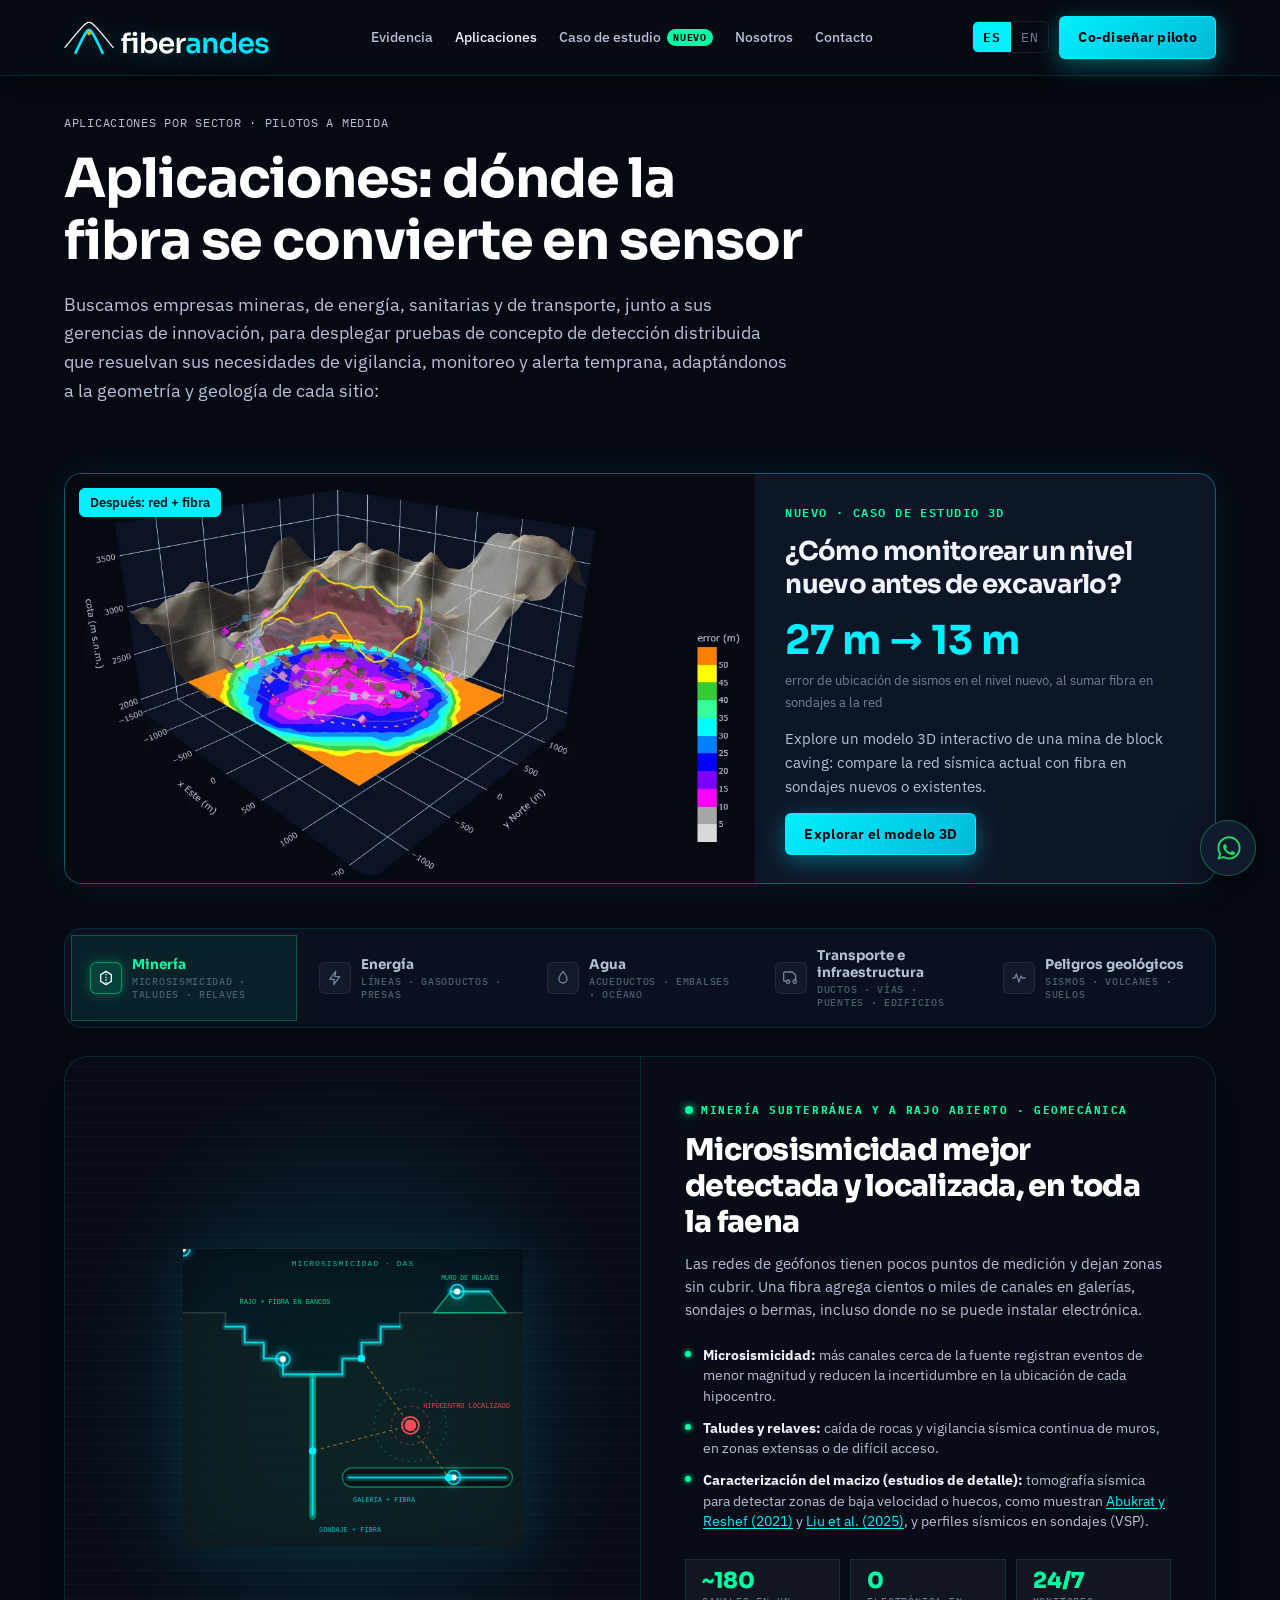
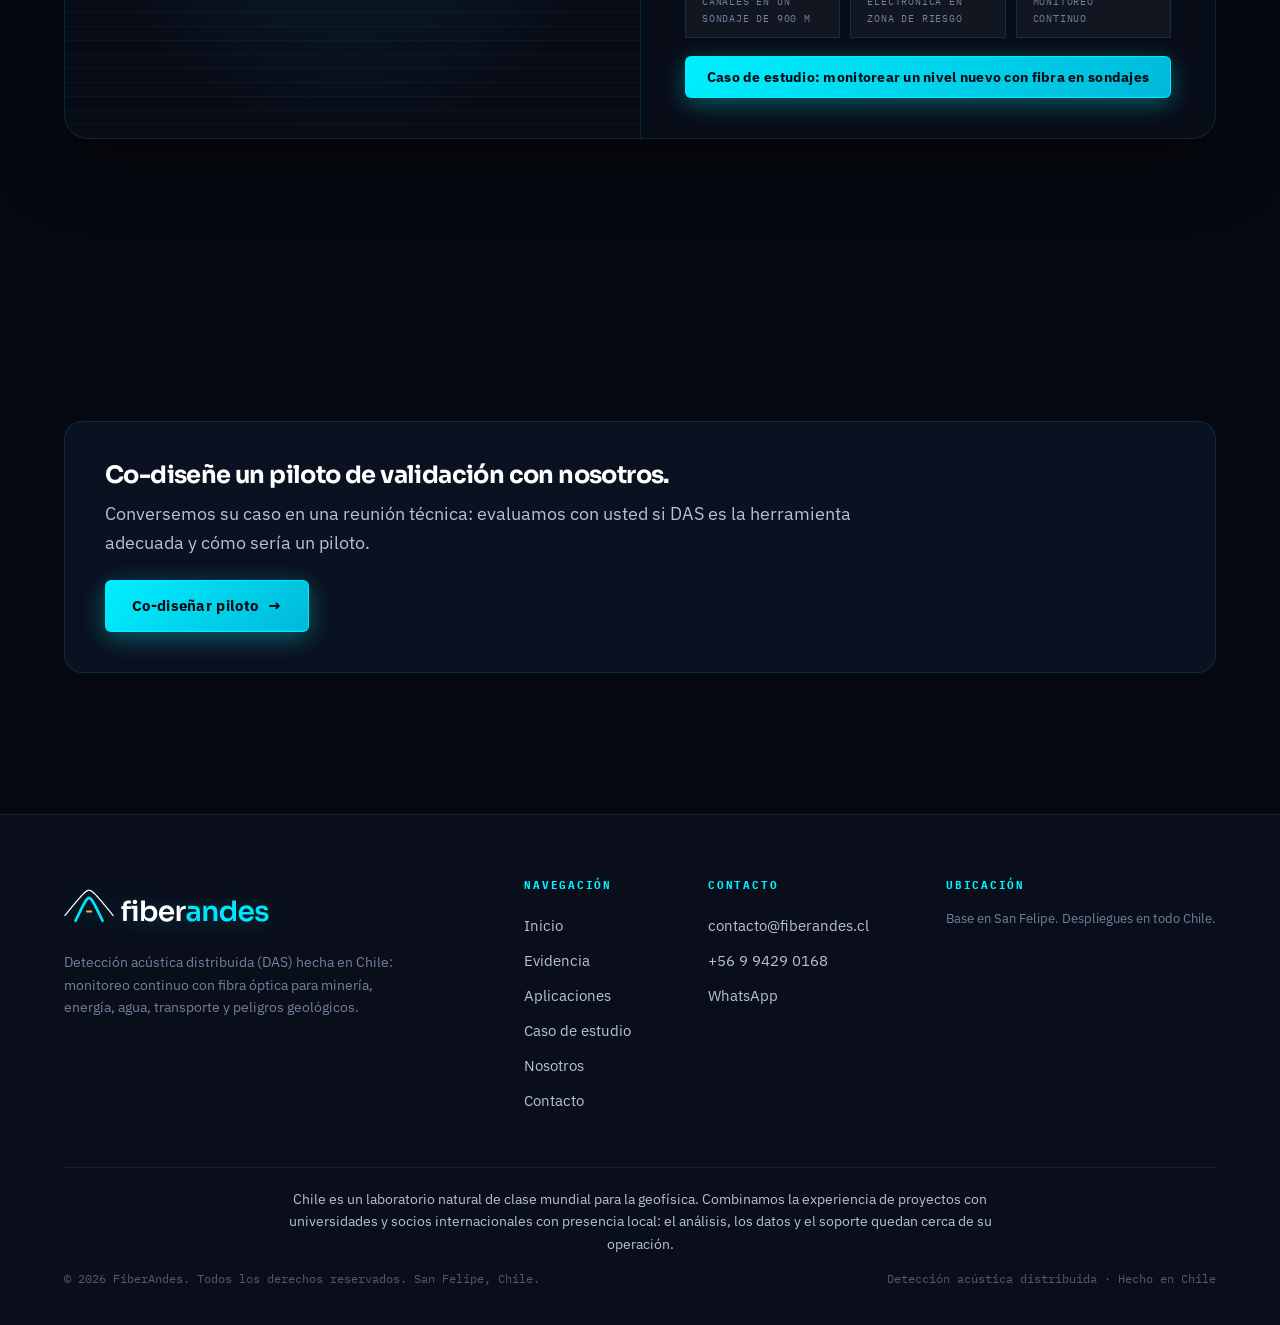
==== aplicaciones.html @ 493fd322 "feat(site): split homepage into evidence, applications and about pages The homepage had grown to ~10" ====
<!DOCTYPE html>
<html lang="es">
<head>
  <meta charset="UTF-8">
  <meta name="viewport" content="width=device-width, initial-scale=1.0">
  <title>Aplicaciones de la fibra &oacute;ptica como sensor (DAS) &mdash; FiberAndes</title>
  <meta name="description" content="Monitoreo con fibra &oacute;ptica distribuida (DAS) en miner&iacute;a, energ&iacute;a, agua, transporte y peligros geol&oacute;gicos: microsismicidad, taludes, relaves, ductos, v&iacute;as y m&aacute;s.">
  <meta name="author" content="FiberAndes">
  <meta name="robots" content="index, follow">
  <link rel="canonical" href="https://www.fiberandes.cl/aplicaciones.html">

  <!-- Open Graph / LinkedIn -->
  <meta property="og:type" content="website">
  <meta property="og:url" content="https://www.fiberandes.cl/aplicaciones.html">
  <meta property="og:site_name" content="FiberAndes">
  <meta property="og:locale" content="es_CL">
  <meta property="og:title" content="Aplicaciones de la fibra &oacute;ptica como sensor (DAS) &mdash; FiberAndes">
  <meta property="og:description" content="Monitoreo con fibra &oacute;ptica distribuida (DAS) en miner&iacute;a, energ&iacute;a, agua, transporte y peligros geol&oacute;gicos: microsismicidad, taludes, relaves, ductos, v&iacute;as y m&aacute;s.">
  <meta property="og:image" content="https://www.fiberandes.cl/assets/og-image.jpg">

  <!-- Twitter Card -->
  <meta name="twitter:card" content="summary_large_image">
  <meta name="twitter:title" content="Aplicaciones de la fibra &oacute;ptica como sensor (DAS) &mdash; FiberAndes">
  <meta name="twitter:description" content="Monitoreo con fibra &oacute;ptica distribuida (DAS) en miner&iacute;a, energ&iacute;a, agua, transporte y peligros geol&oacute;gicos: microsismicidad, taludes, relaves, ductos, v&iacute;as y m&aacute;s.">
  <meta name="twitter:image" content="https://www.fiberandes.cl/assets/og-image.jpg">

  <meta name="theme-color" content="#060911">

  <!-- Favicon -->
  <link rel="icon" type="image/svg+xml" href="assets/favicon.svg?v=20261005_03">
  <link rel="apple-touch-icon" href="assets/app-icon.svg?v=20261005_03">

  <!-- Google Fonts -->
  <link rel="preconnect" href="https://fonts.googleapis.com">
  <link rel="preconnect" href="https://fonts.gstatic.com" crossorigin>
  <link href="https://fonts.googleapis.com/css2?family=IBM+Plex+Mono:wght@400;500;600;700&family=IBM+Plex+Sans:wght@400;500;600;700&family=Sora:wght@500;600;700;800&display=swap" rel="stylesheet">

  <link rel="stylesheet" href="css/styles.css?v=20261020_02">

</head>
<body>

  <!-- ============================ HEADER / NAVIGATION ============================ -->
  <header class="nav scrolled" data-solid="true" role="banner">
    <div class="wrap">
      <a class="brand" href="index.html" aria-label="FiberAndes Inicio">
        <img class="logo-svg" src="assets/logo.svg?v=20261005_04" alt="FiberAndes &mdash; Distributed Sensing Chile">
      </a>

      <nav class="nav-links" role="navigation" aria-label="Men&uacute; principal">
        <a href="evidencia.html">Evidencia</a>
        <a href="aplicaciones.html" aria-current="page">Aplicaciones</a>
        <a href="caso-nivel-nuevo.html" class="nav-new">Caso de estudio <span class="badge-new">Nuevo</span></a>
        <a href="nosotros.html">Nosotros</a>
        <a href="index.html#contacto">Contacto</a>
      </nav>

      <div class="nav-right">
        <div class="lang-toggle" role="group" aria-label="Selector de idioma">
          <button data-lang="es" class="active">ES</button>
          <button data-lang="en">EN</button>
        </div>

        <a href="index.html#contacto" class="btn btn-primary btn-sm">Co-dise&ntilde;ar piloto</a>

        <button class="nav-toggle" aria-label="Abrir men&uacute; de navegaci&oacute;n" aria-expanded="false">
          <svg width="20" height="20" viewBox="0 0 24 24" fill="none" stroke="currentColor" stroke-width="2" stroke-linecap="round"><path d="M3 6h18M3 12h18M3 18h18"/></svg>
        </button>
      </div>
    </div>
  </header>

  <!-- Mobile Navigation Dropdown -->
  <div class="mobile-nav" role="navigation" aria-label="Men&uacute; m&oacute;vil">
    <a href="evidencia.html">Evidencia</a>
    <a href="aplicaciones.html" aria-current="page">Aplicaciones</a>
    <a href="caso-nivel-nuevo.html" class="nav-new">Caso de estudio <span class="badge-new">Nuevo</span></a>
    <a href="nosotros.html">Nosotros</a>
    <a href="index.html#contacto">Contacto</a>
    <a href="index.html#contacto" class="btn btn-primary" style="margin-top:20px;">Co-dise&ntilde;ar piloto</a>
  </div>

  <main class="page-main">
    <!-- ============================ SECTION 02: PILOTOS INDUSTRIALES ============================ -->
    <section class="section-pad" id="pilotos">
      <div class="wrap">
        <div class="section-head reveal">
          <span class="eyebrow"><span>Aplicaciones por sector &middot; Pilotos a medida</span></span>
          <h1 class="h-section">Aplicaciones: d&oacute;nde la fibra se convierte en sensor</h1>
          <p class="lead">
            Buscamos empresas mineras, de energ&iacute;a, sanitarias y de transporte, junto a sus gerencias de innovaci&oacute;n, para desplegar pruebas de concepto de detecci&oacute;n distribuida que resuelvan sus necesidades de vigilancia, monitoreo y alerta temprana, adapt&aacute;ndonos a la geometr&iacute;a y geolog&iacute;a de cada sitio:
          </p>
        </div>

        <!-- Case study teaser: before / after images of the 3D model -->
        <a class="case-teaser reveal" id="caso-3d" href="caso-nivel-nuevo.html">
          <div class="case-teaser-media">
            <img class="ct-img ct-before" src="images/caso/teaser-antes.webp" alt="Red sísmica actual: el nivel nuevo queda mal cubierto" loading="lazy" width="1080" height="640">
            <img class="ct-img ct-after" src="images/caso/teaser-despues.webp" alt="Red más fibra en sondajes: el nivel nuevo queda bien cubierto" loading="lazy" width="1080" height="640">
            <span class="ct-label ct-label-before">Antes: red actual</span>
            <span class="ct-label ct-label-after">Después: red + fibra</span>
          </div>
          <div class="case-teaser-body">
            <span class="ct-eyebrow">Nuevo · Caso de estudio 3D</span>
            <h3 class="ct-title">¿Cómo monitorear un nivel nuevo antes de excavarlo?</h3>
            <div class="ct-stat"><span class="ct-stat-val">27 m → 13 m</span><span class="ct-stat-lbl">error de ubicación de sismos en el nivel nuevo, al sumar fibra en sondajes a la red</span></div>
            <p class="ct-text">Explore un modelo 3D interactivo de una mina de block caving: compare la red sísmica actual con fibra en sondajes nuevos o existentes.</p>
            <span class="btn btn-primary btn-sm">Explorar el modelo 3D</span>
          </div>
        </a>

        <!-- Applications Tabs -->
        <div class="apps-tabs-wrap reveal">
          <nav class="apps-tab-nav" role="tablist" aria-label="Aplicaciones DAS por sector">
            <button class="apps-tab-btn active" data-tab="mining" role="tab" aria-selected="true" aria-controls="tab-mining" id="btn-mining">
              <span class="tab-icon" aria-hidden="true">
                <svg width="16" height="16" viewBox="0 0 24 24" fill="none" stroke="currentColor" stroke-width="2"><polygon points="12,2 20,7 20,17 12,22 4,17 4,7"/><line x1="12" y1="2" x2="12" y2="22" stroke-dasharray="2 2"/></svg>
              </span>
              <span class="tab-label">
                <strong>Minería</strong>
                <span>Microsismicidad · Taludes · Relaves</span>
              </span>
            </button>
            <button class="apps-tab-btn" data-tab="energy" role="tab" aria-selected="false" aria-controls="tab-energy" id="btn-energy">
              <span class="tab-icon" aria-hidden="true">
                <svg width="16" height="16" viewBox="0 0 24 24" fill="none" stroke="currentColor" stroke-width="2" stroke-linejoin="round"><path d="M13 2 4 14h7l-1 8 9-12h-7l1-8z"/></svg>
              </span>
              <span class="tab-label">
                <strong>Energía</strong>
                <span>Líneas · Gasoductos · Presas</span>
              </span>
            </button>
            <button class="apps-tab-btn" data-tab="water" role="tab" aria-selected="false" aria-controls="tab-water" id="btn-water">
              <span class="tab-icon" aria-hidden="true">
                <svg width="16" height="16" viewBox="0 0 24 24" fill="none" stroke="currentColor" stroke-width="2"><path d="M12 2.5s-6 6.5-6 11a6 6 0 0 0 12 0c0-4.5-6-11-6-11z"/></svg>
              </span>
              <span class="tab-label">
                <strong>Agua</strong>
                <span>Acueductos · Embalses · Océano</span>
              </span>
            </button>
            <button class="apps-tab-btn" data-tab="transport" role="tab" aria-selected="false" aria-controls="tab-transport" id="btn-transport">
              <span class="tab-icon" aria-hidden="true">
                <svg width="16" height="16" viewBox="0 0 24 24" fill="none" stroke="currentColor" stroke-width="2"><path d="M5 17H3a2 2 0 0 1-2-2V5a2 2 0 0 1 2-2h11l5 5v6h-2"/><circle cx="7.5" cy="17.5" r="2.5"/><circle cx="17.5" cy="17.5" r="2.5"/></svg>
              </span>
              <span class="tab-label">
                <strong>Transporte e infraestructura</strong>
                <span>Ductos · Vías · Puentes · Edificios</span>
              </span>
            </button>
            <button class="apps-tab-btn" data-tab="geo" role="tab" aria-selected="false" aria-controls="tab-geo" id="btn-geo">
              <span class="tab-icon" aria-hidden="true">
                <svg width="16" height="16" viewBox="0 0 24 24" fill="none" stroke="currentColor" stroke-width="2" stroke-linejoin="round"><path d="M2 12h4l2-6 4 12 3-9 2 3h5"/></svg>
              </span>
              <span class="tab-label">
                <strong>Peligros geológicos</strong>
                <span>Sismos · Volcanes · Suelos</span>
              </span>
            </button>
          </nav>

          <div class="apps-tab-panels">

            <!-- ===== TAB 1: MINERÍA ===== -->
            <div class="apps-tab-panel active" data-tab="mining" id="tab-mining" role="tabpanel" aria-labelledby="btn-mining">
              <div class="tab-panel-inner">
                <div class="tab-panel-visual">
                  <svg viewBox="0 0 320 280" fill="none" xmlns="http://www.w3.org/2000/svg">
                    <rect x="0" y="0" width="320" height="280" fill="rgba(4,9,17,0.5)" rx="4"/>
                    <path d="M0 60 L40 60 L40 75 L58 75 L58 90 L76 90 L76 105 L94 105 L94 120 L150 120 L150 105 L168 105 L168 90 L186 90 L186 75 L204 75 L204 60 L320 60 L320 280 L0 280 Z" fill="rgba(25,40,38,0.4)"/>
                    <path d="M0 60 L40 60 L40 75 L58 75 L58 90 L76 90 L76 105 L94 105 L94 120 L150 120 L150 105 L168 105 L168 90 L186 90 L186 75 L204 75 L204 60 L320 60" stroke="rgba(255,255,255,0.14)" stroke-width="1.4"/>
                    <path class="fiber-glow" d="M40 73 L58 73 L58 88 L76 88 L76 103 L94 103 L94 118 L150 118 L150 103 L168 103 L168 88 L186 88 L186 73 L204 73"/><path class="fiber-core" id="fp-mining-1" d="M40 73 L58 73 L58 88 L76 88 L76 103 L94 103 L94 118 L150 118 L150 103 L168 103 L168 88 L186 88 L186 73 L204 73"/><g class="fiber-pulse"><circle r="6.5" class="fiber-pulse-ring"/><circle r="2.8" class="fiber-pulse-dot"/><animateMotion dur="3.0s" begin="0.6s" repeatCount="indefinite" rotate="auto"><mpath href="#fp-mining-1"/></animateMotion></g>
                    <path d="M236 60 L252 40 L288 40 L304 60 Z" fill="rgba(0,255,163,0.12)" stroke="rgba(0,255,163,0.55)" stroke-width="1.3"/>
                    <path class="fiber-glow" d="M252 40 L288 40"/><path class="fiber-core" id="fp-mining-2" d="M252 40 L288 40"/><g class="fiber-pulse"><circle r="6.5" class="fiber-pulse-ring"/><circle r="2.8" class="fiber-pulse-dot"/><animateMotion dur="2.4s" begin="1.2s" repeatCount="indefinite" rotate="auto"><mpath href="#fp-mining-2"/></animateMotion></g>
                    <line x1="122" y1="120" x2="122" y2="252" stroke="rgba(0,255,163,0.35)" stroke-width="6" stroke-linecap="round"/>
                    <path class="fiber-glow" d="M122 122 L122 250"/><path class="fiber-core" id="fp-mining-3" d="M122 122 L122 250"/><g class="fiber-pulse"><circle r="6.5" class="fiber-pulse-ring"/><circle r="2.8" class="fiber-pulse-dot"/><animateMotion dur="2.4s" begin="1.8s" repeatCount="indefinite" rotate="auto"><mpath href="#fp-mining-3"/></animateMotion></g>
                    <rect x="150" y="206" width="160" height="18" rx="9" fill="rgba(0,0,0,0.45)" stroke="rgba(0,255,163,0.45)" stroke-width="1.3"/>
                    <path class="fiber-glow" d="M156 215 L304 215"/><path class="fiber-core" id="fp-mining-4" d="M156 215 L304 215"/><g class="fiber-pulse"><circle r="6.5" class="fiber-pulse-ring"/><circle r="2.8" class="fiber-pulse-dot"/><animateMotion dur="2.4s" begin="0.0s" repeatCount="indefinite" rotate="auto"><mpath href="#fp-mining-4"/></animateMotion></g>
                    <circle cx="214" cy="166" r="18" stroke="rgba(255,75,85,0.4)" stroke-width="1" stroke-dasharray="3 3"/>
                    <circle cx="214" cy="166" r="34" stroke="rgba(0,255,163,0.25)" stroke-width="1" stroke-dasharray="2 4"/>
                    <line x1="214" y1="166" x2="122" y2="190" stroke="rgba(255,176,32,0.55)" stroke-width="1" stroke-dasharray="3 3"/>
                    <line x1="214" y1="166" x2="250" y2="215" stroke="rgba(255,176,32,0.55)" stroke-width="1" stroke-dasharray="3 3"/>
                    <line x1="214" y1="166" x2="168" y2="103" stroke="rgba(255,176,32,0.55)" stroke-width="1" stroke-dasharray="3 3"/>
                    <circle cx="214" cy="166" r="5.5" fill="#ff4b55"/>
                    <circle class="svg-pulse-ring" cx="214" cy="166" r="8" stroke="#ff4b55" stroke-width="1.5" fill="none"/>
                    <circle class="svg-blink" cx="122" cy="190" r="3.5" fill="rgba(0,240,255,1)" style="animation-delay:0s"/>
                    <circle class="svg-blink" cx="250" cy="215" r="3.5" fill="rgba(0,240,255,1)" style="animation-delay:0.3s"/>
                    <circle class="svg-blink" cx="168" cy="103" r="3.5" fill="rgba(0,240,255,1)" style="animation-delay:0.6s"/>
                    <text x="96" y="52" text-anchor="middle" font-family="monospace" font-size="6.5" fill="rgba(0,255,163,0.8)">RAJO + FIBRA EN BANCOS</text>
                    <text x="270" y="29" text-anchor="middle" font-family="monospace" font-size="6" fill="rgba(0,255,163,0.8)">MURO DE RELAVES</text>
                    <text x="128" y="266" font-family="monospace" font-size="6.5" fill="rgba(0,240,255,0.75)">SONDAJE + FIBRA</text>
                    <text x="160" y="238" font-family="monospace" font-size="6.5" fill="rgba(0,240,255,0.75)">GALER&Iacute;A + FIBRA</text>
                    <text x="226" y="150" font-family="monospace" font-size="6.5" fill="rgba(255,75,85,0.9)">HIPOCENTRO LOCALIZADO</text>
                    <text x="160" y="16" text-anchor="middle" font-family="monospace" font-size="7.5" fill="rgba(0,255,163,0.75)" letter-spacing="1">MICROSISMICIDAD &middot; DAS</text>
                  </svg>
                </div>
                <div class="tab-panel-content">
                  <div class="tab-content-eyebrow">Minería Subterránea y a Rajo Abierto · Geomecánica</div>
                  <h3 class="tab-content-title">Microsismicidad mejor detectada y localizada, en toda la faena</h3>
                  <p class="tab-content-sub">Las redes de geófonos tienen pocos puntos de medición y dejan zonas sin cubrir. Una fibra agrega cientos o miles de canales en galerías, sondajes o bermas, incluso donde no se puede instalar electrónica.</p>
                  <ul class="tab-feature-list">
                    <li><span class="feat-dot"></span><span><strong>Microsismicidad:</strong> más canales cerca de la fuente registran eventos de menor magnitud y reducen la incertidumbre en la ubicación de cada hipocentro.</span></li>
                    <li><span class="feat-dot"></span><span><strong>Taludes y relaves:</strong> caída de rocas y vigilancia sísmica continua de muros, en zonas extensas o de difícil acceso.</span></li>
                    <li><span class="feat-dot"></span><span><strong>Caracterización del macizo (estudios de detalle):</strong> tomografía sísmica para detectar zonas de baja velocidad o huecos, como muestran <a class="ref-link" href="https://doi.org/10.1190/GEO2020-0400.1" target="_blank" rel="noopener">Abukrat y Reshef (2021)</a> y <a class="ref-link" href="https://doi.org/10.1029/2024JB030659" target="_blank" rel="noopener">Liu et al. (2025)</a>, y perfiles sísmicos en sondajes (VSP).</span></li>
                  </ul>
                  <div class="tab-metrics-row">
                    <div class="tab-metric"><span class="tab-metric-val">~180</span><span class="tab-metric-lbl">Canales en un sondaje de 900 m</span></div>
                    <div class="tab-metric"><span class="tab-metric-val">0</span><span class="tab-metric-lbl">Electrónica en zona de riesgo</span></div>
                    <div class="tab-metric"><span class="tab-metric-val">24/7</span><span class="tab-metric-lbl">Monitoreo continuo</span></div>
                  </div>
                  <a class="btn btn-primary btn-sm" href="caso-nivel-nuevo.html" style="margin-top: 18px;">Caso de estudio: monitorear un nivel nuevo con fibra en sondajes</a>
                </div>
              </div>
            </div>

            <!-- ===== TAB 2: ENERGÍA ===== -->
            <div class="apps-tab-panel" data-tab="energy" id="tab-energy" role="tabpanel" aria-labelledby="btn-energy">
              <div class="tab-panel-inner">
                <div class="tab-panel-visual">
                  <svg viewBox="0 0 320 280" fill="none" xmlns="http://www.w3.org/2000/svg">
                    <rect x="0" y="0" width="320" height="280" fill="rgba(4,9,17,0.5)" rx="4"/>
                    <rect x="0" y="150" width="320" height="130" fill="rgba(40,30,15,0.3)"/>
                    <line x1="0" y1="150" x2="320" y2="150" stroke="rgba(255,255,255,0.12)" stroke-width="1.5"/>
                    <path d="M58 150 L70 40 L82 150 M62 112 L78 112 M65 80 L75 80 M50 55 L90 55 M70 40 L70 30" stroke="rgba(255,176,32,0.55)" stroke-width="1.6"/>
                    <path class="fiber-glow" d="M0 36 Q40 32 70 30 Q190 52 320 36"/><path class="fiber-core" id="fp-energy-5" d="M0 36 Q40 32 70 30 Q190 52 320 36"/><g class="fiber-pulse"><circle r="6.5" class="fiber-pulse-ring"/><circle r="2.8" class="fiber-pulse-dot"/><animateMotion dur="3.8s" begin="0.6s" repeatCount="indefinite" rotate="auto"><mpath href="#fp-energy-5"/></animateMotion></g>
                    <text x="104" y="52" font-family="monospace" font-size="6" fill="rgba(0,240,255,0.75)">L&Iacute;NEA A&Eacute;REA &middot; FIBRA OPGW</text>
                    <path d="M90 55 Q190 75 320 58" stroke="rgba(255,176,32,0.35)" stroke-width="1.2"/>
                    <path d="M0 62 Q25 58 50 55" stroke="rgba(255,176,32,0.35)" stroke-width="1.2"/>
                    <rect x="0" y="191" width="320" height="10" rx="5" fill="rgba(255,176,32,0.12)" stroke="rgba(255,176,32,0.55)" stroke-width="1.4"/>
                    <path class="fiber-glow" d="M0 196 L320 196"/><path class="fiber-core" id="fp-energy-6" d="M0 196 L320 196"/><g class="fiber-pulse"><circle r="6.5" class="fiber-pulse-ring"/><circle r="2.8" class="fiber-pulse-dot"/><animateMotion dur="3.8s" begin="1.2s" repeatCount="indefinite" rotate="auto"><mpath href="#fp-energy-6"/></animateMotion></g>
                    <rect x="0" y="232" width="320" height="14" rx="7" fill="rgba(176,102,255,0.1)" stroke="rgba(176,102,255,0.5)" stroke-width="1.4"/>
                    <path class="fiber-glow" d="M0 239 L320 239"/><path class="fiber-core" id="fp-energy-7" d="M0 239 L320 239"/><g class="fiber-pulse"><circle r="6.5" class="fiber-pulse-ring"/><circle r="2.8" class="fiber-pulse-dot"/><animateMotion dur="3.8s" begin="1.8s" repeatCount="indefinite" rotate="auto"><mpath href="#fp-energy-7"/></animateMotion></g>
                    <rect x="214" y="128" width="34" height="16" rx="3" fill="rgba(255,176,32,0.25)" stroke="rgba(255,176,32,0.8)" stroke-width="1.3"/>
                    <rect x="208" y="144" width="46" height="6" rx="3" fill="rgba(255,176,32,0.4)"/>
                    <path d="M246 132 L272 112 L286 150 L278 172" stroke="rgba(255,176,32,0.8)" stroke-width="2.4" stroke-linecap="round" stroke-linejoin="round"/>
                    <path d="M272 168 L286 176 L278 182 Z" fill="rgba(255,176,32,0.8)"/>
                    <circle cx="280" cy="196" r="5" fill="#ff4b55"/>
                    <circle class="svg-pulse-ring" cx="280" cy="196" r="8" stroke="#ff4b55" stroke-width="1.5" fill="none"/>
                    <circle cx="120" cy="239" r="4.5" fill="#ff4b55"/>
                    <circle class="svg-pulse-ring" cx="120" cy="239" r="8" stroke="#ff4b55" stroke-width="1.5" fill="none"/>
                    <path d="M116 229 q-4 -8 0 -14 M124 229 q4 -8 0 -14" stroke="rgba(176,102,255,0.6)" stroke-width="1.2"/>
                    <circle class="svg-blink" cx="40" cy="196" r="3.5" fill="rgba(0,240,255,0.9)" style="animation-delay:0s"/>
                    <circle class="svg-blink" cx="160" cy="196" r="3.5" fill="rgba(0,240,255,0.9)" style="animation-delay:0.4s"/>
                    <circle class="svg-blink" cx="60" cy="239" r="3" fill="rgba(0,240,255,0.8)" style="animation-delay:0.2s"/>
                    <circle class="svg-blink" cx="220" cy="239" r="3" fill="rgba(0,240,255,0.8)" style="animation-delay:0.6s"/>
                    <text x="8" y="186" font-family="monospace" font-size="6.5" fill="rgba(255,176,32,0.8)">CABLE DE PODER + FIBRA</text>
                    <text x="8" y="262" font-family="monospace" font-size="6.5" fill="rgba(176,102,255,0.8)">GASODUCTO</text>
                    <text x="231" y="120" text-anchor="middle" font-family="monospace" font-size="6" fill="rgba(255,176,32,0.8)">EXCAVACI&Oacute;N</text>
                    <text x="160" y="18" text-anchor="middle" font-family="monospace" font-size="7.5" fill="rgba(255,176,32,0.7)" letter-spacing="1">TRANSMISI&Oacute;N &middot; GAS &middot; DAS</text>
                  </svg>
                </div>
                <div class="tab-panel-content">
                  <div class="tab-content-eyebrow">Transmisión Eléctrica · Gas · Generación</div>
                  <h3 class="tab-content-title">Vigilancia continua de cables eléctricos, gasoductos y presas</h3>
                  <p class="tab-content-sub">La fibra que acompaña a un cable de poder o a un ducto se convierte en un sensor a lo largo de todo su trazado, sin instalar equipos en terreno.</p>
                  <ul class="tab-feature-list">
                    <li><span class="feat-dot"></span><span><strong>Líneas y cables eléctricos:</strong> con la fibra OPGW de las líneas aéreas o la que acompaña a cables soterrados, se localizan fallas, intervención de terceros, oscilación de conductores por viento y acumulación de hielo.</span></li>
                    <li><span class="feat-dot"></span><span><strong>Gasoductos y oleoductos:</strong> fugas, intervención de terceros y seguimiento del PIG.</span></li>
                    <li><span class="feat-dot"></span><span><strong>Presas y geotermia:</strong> vigilancia sísmica de presas y microsismicidad en campos geotérmicos.</span></li>
                  </ul>
                  <div class="tab-metrics-row">
                    <div class="tab-metric"><span class="tab-metric-val">65 km</span><span class="tab-metric-lbl">Por fibra</span></div>
                    <div class="tab-metric"><span class="tab-metric-val">0</span><span class="tab-metric-lbl">Electrónica en terreno</span></div>
                    <div class="tab-metric"><span class="tab-metric-val">24/7</span><span class="tab-metric-lbl">Vigilancia continua</span></div>
                  </div>
                </div>
              </div>
            </div>

            <!-- ===== TAB 3: AGUA ===== -->
            <div class="apps-tab-panel" data-tab="water" id="tab-water" role="tabpanel" aria-labelledby="btn-water">
              <div class="tab-panel-inner">
                <div class="tab-panel-visual">
                  <svg viewBox="0 0 320 280" fill="none" xmlns="http://www.w3.org/2000/svg">
                    <rect x="0" y="0" width="320" height="280" fill="rgba(4,9,17,0.5)" rx="4"/>
                    <path d="M0 72 L72 72 L72 150 L0 150 Z" fill="rgba(77,163,255,0.18)"/>
                    <path d="M0 72 Q36 67 72 72" stroke="rgba(77,163,255,0.6)" stroke-width="1.2"/>
                    <path d="M70 50 L92 50 L114 150 L70 150 Z" fill="rgba(120,130,150,0.25)" stroke="rgba(77,163,255,0.55)" stroke-width="1.4"/>
                    <path class="fiber-glow" d="M70 50 L92 50 L114 150"/><path class="fiber-core" id="fp-water-8" d="M70 50 L92 50 L114 150"/><g class="fiber-pulse"><circle r="6.5" class="fiber-pulse-ring"/><circle r="2.8" class="fiber-pulse-dot"/><animateMotion dur="2.4s" begin="0.0s" repeatCount="indefinite" rotate="auto"><mpath href="#fp-water-8"/></animateMotion></g>
                    <path d="M0 150 L205 150 Q215 262 320 266 L320 280 L0 280 Z" fill="rgba(20,30,45,0.35)"/>
                    <path d="M205 150 L320 150 L320 266 Q215 262 205 150 Z" fill="rgba(77,163,255,0.14)"/>
                    <path d="M205 150 Q222 146 238 150 T272 150 T306 150 T320 150" stroke="rgba(77,163,255,0.6)" stroke-width="1.2"/>
                    <line x1="0" y1="150" x2="205" y2="150" stroke="rgba(255,255,255,0.12)" stroke-width="1.5"/>
                    <path d="M205 150 Q215 262 320 266" stroke="rgba(255,255,255,0.12)" stroke-width="1.2"/>
                    <path d="M104 204 L88 204 L88 150" stroke="rgba(77,163,255,0.5)" stroke-width="3"/>
                    <rect x="100" y="196" width="96" height="16" rx="8" fill="rgba(77,163,255,0.12)" stroke="rgba(77,163,255,0.6)" stroke-width="1.5"/>
                    <path class="fiber-glow" d="M100 224 L196 224"/><path class="fiber-core" id="fp-water-9" d="M100 224 L196 224"/><g class="fiber-pulse"><circle r="6.5" class="fiber-pulse-ring"/><circle r="2.8" class="fiber-pulse-dot"/><animateMotion dur="2.4s" begin="0.6s" repeatCount="indefinite" rotate="auto"><mpath href="#fp-water-9"/></animateMotion></g>
                    <circle cx="150" cy="204" r="5" fill="#ff4b55"/>
                    <circle class="svg-pulse-ring" cx="150" cy="204" r="8" stroke="#ff4b55" stroke-width="1.5" fill="none"/>
                    <path d="M144 194 q-3 -10 2 -16 M156 194 q3 -10 -2 -16" stroke="rgba(77,163,255,0.7)" stroke-width="1.3"/>
                    <line x1="150" y1="212" x2="150" y2="224" stroke="rgba(255,75,85,0.6)" stroke-dasharray="2 2"/>
                    <path d="M224 142 L252 142 L248 150 L228 150 Z" fill="rgba(200,210,225,0.35)" stroke="rgba(200,210,225,0.7)" stroke-width="1"/>
                    <rect x="232" y="135" width="10" height="7" fill="rgba(200,210,225,0.35)"/>
                    <path d="M246 196 Q262 182 286 190 Q296 194 300 198 L310 190 L308 202 L300 200 Q286 208 262 206 Q248 204 246 196 Z" fill="rgba(77,163,255,0.55)" stroke="rgba(77,163,255,0.9)" stroke-width="1"/>
                    <path d="M240 200 q-6 6 0 12 M233 196 q-9 10 0 20 M226 192 q-12 14 0 28" stroke="rgba(77,163,255,0.55)" stroke-width="1.1"/>
                    <path class="fiber-glow" d="M205 156 Q218 255 320 259"/><path class="fiber-core" id="fp-water-10" d="M205 156 Q218 255 320 259"/><g class="fiber-pulse"><circle r="6.5" class="fiber-pulse-ring"/><circle r="2.8" class="fiber-pulse-dot"/><animateMotion dur="2.4s" begin="1.2s" repeatCount="indefinite" rotate="auto"><mpath href="#fp-water-10"/></animateMotion></g>
                    <circle class="svg-blink" cx="260" cy="245" r="3.5" fill="rgba(0,240,255,1)" style="animation-delay:0.2s"/>
                    <text x="8" y="64" font-family="monospace" font-size="6.5" fill="rgba(77,163,255,0.85)">EMBALSE</text>
                    <text x="104" y="190" font-family="monospace" font-size="6.5" fill="rgba(77,163,255,0.85)">ACUEDUCTO</text>
                    <text x="104" y="242" font-family="monospace" font-size="6.5" fill="rgba(0,240,255,0.75)">FIBRA &Oacute;PTICA</text>
                    <text x="158" y="182" font-family="monospace" font-size="6" fill="rgba(255,75,85,0.85)">FUGA</text>
                    <text x="270" y="178" text-anchor="middle" font-family="monospace" font-size="6" fill="rgba(77,163,255,0.9)">BALLENA</text>
                    <text x="238" y="130" text-anchor="middle" font-family="monospace" font-size="6" fill="rgba(200,210,225,0.8)">BARCO</text>
                    <text x="230" y="276" font-family="monospace" font-size="6" fill="rgba(0,240,255,0.75)">CABLE SUBMARINO</text>
                    <text x="160" y="18" text-anchor="middle" font-family="monospace" font-size="7.5" fill="rgba(77,163,255,0.75)" letter-spacing="1">AGUA &middot; OC&Eacute;ANO &middot; DAS</text>
                  </svg>
                </div>
                <div class="tab-panel-content">
                  <div class="tab-content-eyebrow">Servicios Sanitarios · Recursos Hídricos · Océano</div>
                  <h3 class="tab-content-title">Redes de agua y monitoreo del océano</h3>
                  <p class="tab-content-sub">En un país con escasez hídrica, cada fuga cuenta. DAS escucha la tubería completa y ubica el punto donde algo cambió.</p>
                  <ul class="tab-feature-list">
                    <li><span class="feat-dot"></span><span><strong>Acueductos y tuberías:</strong> detección y localización de fugas e intervención de terceros.</span></li>
                    <li><span class="feat-dot"></span><span><strong>Embalses y presas:</strong> vigilancia sísmica continua de muros y laderas.</span></li>
                    <li><span class="feat-dot"></span><span><strong>Océano:</strong> los cables submarinos de telecomunicaciones funcionan como hidrófonos de decenas de kilómetros para registrar ballenas, tráfico de barcos y oleaje (<a class="ref-link" href="https://doi.org/10.1121/10.0037218" target="_blank" rel="noopener">Xenaki et al., 2025</a>).</span></li>
                  </ul>
                  <div class="tab-metrics-row">
                    <div class="tab-metric"><span class="tab-metric-val">65 km</span><span class="tab-metric-lbl">Por fibra</span></div>
                    <div class="tab-metric"><span class="tab-metric-val">≤10 m</span><span class="tab-metric-lbl">Muestreo espacial</span></div>
                    <div class="tab-metric"><span class="tab-metric-val">24/7</span><span class="tab-metric-lbl">Vigilancia continua</span></div>
                  </div>
                </div>
              </div>
            </div>

            <!-- ===== TAB 4: TRANSPORTE E INFRAESTRUCTURA ===== -->
            <div class="apps-tab-panel" data-tab="transport" id="tab-transport" role="tabpanel" aria-labelledby="btn-transport">
              <div class="tab-panel-inner">
                <div class="tab-panel-visual">
                  <svg viewBox="0 0 320 280" fill="none" xmlns="http://www.w3.org/2000/svg">
                    <rect x="0" y="0" width="320" height="280" fill="rgba(4,9,17,0.5)" rx="4"/>
                    <path d="M196 150 Q240 62 320 66 L320 150 Z" fill="rgba(40,32,55,0.45)" stroke="rgba(176,102,255,0.3)" stroke-width="1.2"/>
                    <path d="M0 150 L40 150 Q70 200 90 204 Q112 200 140 150 L320 150 L320 280 L0 280 Z" fill="rgba(20,15,40,0.35)"/>
                    <path d="M0 150 L40 150 Q70 200 90 204 Q112 200 140 150 L320 150" stroke="rgba(255,255,255,0.14)" stroke-width="1.4"/>
                    <rect x="62" y="145" width="6" height="48" fill="rgba(176,102,255,0.3)" stroke="rgba(176,102,255,0.6)" stroke-width="1"/>
                    <rect x="112" y="145" width="6" height="46" fill="rgba(176,102,255,0.3)" stroke="rgba(176,102,255,0.6)" stroke-width="1"/>
                    <rect x="6" y="139" width="140" height="6" fill="rgba(176,102,255,0.35)" stroke="rgba(176,102,255,0.75)" stroke-width="1.2"/>
                    <line x1="6" y1="137" x2="146" y2="137" stroke="rgba(176,102,255,0.8)" stroke-width="1.4"/>
                    <rect x="40" y="114" width="72" height="20" rx="4" fill="rgba(176,102,255,0.22)" stroke="rgba(176,102,255,0.85)" stroke-width="1.3"/>
                    <rect x="47" y="119" width="11" height="6" rx="1" fill="rgba(0,240,255,0.45)"/><rect x="63" y="119" width="11" height="6" rx="1" fill="rgba(0,240,255,0.45)"/><rect x="79" y="119" width="11" height="6" rx="1" fill="rgba(0,240,255,0.45)"/><rect x="95" y="119" width="11" height="6" rx="1" fill="rgba(0,240,255,0.45)"/>
                    <circle cx="52" cy="135" r="2.6" fill="rgba(176,102,255,0.9)"/><circle cx="100" cy="135" r="2.6" fill="rgba(176,102,255,0.9)"/>
                    <rect x="156" y="86" width="28" height="64" fill="rgba(200,210,225,0.1)" stroke="rgba(200,210,225,0.55)" stroke-width="1.2"/>
                    <g fill="rgba(0,240,255,0.3)"><rect x="161" y="93" width="5" height="5"/><rect x="174" y="93" width="5" height="5"/><rect x="161" y="105" width="5" height="5"/><rect x="174" y="105" width="5" height="5"/><rect x="161" y="117" width="5" height="5"/><rect x="174" y="117" width="5" height="5"/><rect x="161" y="129" width="5" height="5"/><rect x="174" y="129" width="5" height="5"/></g>
                    <path class="fiber-glow" d="M170 148 L170 90"/><path class="fiber-core" id="fp-transport-v5-1" d="M170 148 L170 90"/><g class="fiber-pulse"><circle r="6.5" class="fiber-pulse-ring"/><circle r="2.8" class="fiber-pulse-dot"/><animateMotion dur="2.4s" begin="0.7s" repeatCount="indefinite" rotate="auto"><mpath href="#fp-transport-v5-1"/></animateMotion></g>
                    <path d="M250 150 L250 126 Q270 108 290 126 L290 150 Z" fill="rgba(0,0,0,0.65)" stroke="rgba(176,102,255,0.6)" stroke-width="1.4"/>
                    <line x1="184" y1="148" x2="250" y2="148" stroke="rgba(255,255,255,0.35)" stroke-width="1" stroke-dasharray="4 4"/>
                    <rect x="206" y="138" width="24" height="9" rx="3" fill="rgba(200,210,225,0.3)" stroke="rgba(200,210,225,0.8)" stroke-width="1"/>
                    <circle cx="211" cy="148" r="2" fill="rgba(200,210,225,0.9)"/><circle cx="225" cy="148" r="2" fill="rgba(200,210,225,0.9)"/>
                    <path d="M236 94 l6 -3 l4 5 l-5 4 z M228 110 l5 -2 l3 4 l-4 3 z M242 120 l4 -2 l3 3 l-3 3 z" fill="rgba(255,176,32,0.75)"/>
                    <path d="M232 98 L238 120" stroke="rgba(255,176,32,0.5)" stroke-width="1" stroke-dasharray="2 2"/>
                    <path class="fiber-glow" d="M0 147 L146 147 L154 157 L320 157"/><path class="fiber-core" id="fp-transport-v5-2" d="M0 147 L146 147 L154 157 L320 157"/><g class="fiber-pulse"><circle r="6.5" class="fiber-pulse-ring"/><circle r="2.8" class="fiber-pulse-dot"/><animateMotion dur="3.8s" begin="1.4s" repeatCount="indefinite" rotate="auto"><mpath href="#fp-transport-v5-2"/></animateMotion></g>
                    <circle class="svg-blink" cx="76" cy="147" r="4" fill="rgba(0,240,255,1)" style="animation-delay:0s"/>
                    <circle cx="244" cy="157" r="4.5" fill="#ffb020"/>
                    <circle class="svg-pulse-ring" cx="244" cy="157" r="8" stroke="#ffb020" stroke-width="1.5" fill="none"/>
                    <rect x="0" y="222" width="320" height="16" rx="8" fill="rgba(176,102,255,0.1)" stroke="rgba(176,102,255,0.55)" stroke-width="1.4"/>
                    <path class="fiber-glow" d="M0 250 L320 250"/><path class="fiber-core" id="fp-transport-v5-3" d="M0 250 L320 250"/><g class="fiber-pulse"><circle r="6.5" class="fiber-pulse-ring"/><circle r="2.8" class="fiber-pulse-dot"/><animateMotion dur="3.8s" begin="0.0s" repeatCount="indefinite" rotate="auto"><mpath href="#fp-transport-v5-3"/></animateMotion></g>
                    <circle cx="190" cy="230" r="5" fill="#ff4b55"/>
                    <circle class="svg-pulse-ring" cx="190" cy="230" r="8" stroke="#ff4b55" stroke-width="1.5" fill="none"/>
                    <line x1="190" y1="238" x2="190" y2="250" stroke="rgba(255,75,85,0.6)" stroke-dasharray="2 2"/>
                    <circle class="svg-blink" cx="60" cy="250" r="3" fill="rgba(0,240,255,0.85)" style="animation-delay:0.3s"/>
                    <circle class="svg-blink" cx="290" cy="250" r="3" fill="rgba(0,240,255,0.85)" style="animation-delay:0.7s"/>
                    <text x="76" y="106" text-anchor="middle" font-family="monospace" font-size="6" fill="rgba(0,240,255,0.85)">TREN DETECTADO</text>
                    <text x="90" y="178" text-anchor="middle" font-family="monospace" font-size="6.5" fill="rgba(176,102,255,0.85)">PUENTE</text>
                    <text x="170" y="80" text-anchor="middle" font-family="monospace" font-size="6" fill="rgba(200,210,225,0.85)">EDIFICIO</text>
                    <text x="214" y="174" text-anchor="middle" font-family="monospace" font-size="6" fill="rgba(200,210,225,0.8)">CARRETERA</text>
                    <text x="270" y="102" text-anchor="middle" font-family="monospace" font-size="6" fill="rgba(176,102,255,0.85)">T&Uacute;NEL</text>
                    <text x="214" y="84" text-anchor="middle" font-family="monospace" font-size="6" fill="rgba(255,176,32,0.9)">DESPRENDIMIENTO</text>
                    <text x="8" y="216" font-family="monospace" font-size="6.5" fill="rgba(176,102,255,0.8)">MINERODUCTO</text>
                    <text x="200" y="268" font-family="monospace" font-size="6" fill="rgba(255,75,85,0.9)">ANOMAL&Iacute;A EN EL DUCTO</text>
                    <text x="160" y="16" text-anchor="middle" font-family="monospace" font-size="7.5" fill="rgba(176,102,255,0.75)" letter-spacing="1">DUCTOS &middot; V&Iacute;AS &middot; ESTRUCTURAS &middot; DAS</text>
                  </svg>
                </div>
                <div class="tab-panel-content">
                  <div class="tab-content-eyebrow">Ductos · Ferrocarriles · Vialidad · Estructuras</div>
                  <h3 class="tab-content-title">Ductos, vías y estructuras bajo vigilancia continua</h3>
                  <p class="tab-content-sub">Los cables de comunicaciones que ya recorren ductos, vías y carreteras pueden convertirse en sensores sin detener la operación.</p>
                  <ul class="tab-feature-list">
                    <li><span class="feat-dot"></span><span><strong>Mineroductos:</strong> flujo de pulpa y anomalías a lo largo del trazado.</span></li>
                    <li><span class="feat-dot"></span><span><strong>Ferrocarriles y carreteras:</strong> seguimiento de trenes y tráfico, clasificación de vehículos, anomalías en la vía e intrusión.</span></li>
                    <li><span class="feat-dot"></span><span><strong>Puentes, túneles y edificios:</strong> vibración de puentes, desprendimientos en túneles y monitoreo de cómo responden las estructuras ante un sismo.</span></li>
                  </ul>
                  <div class="tab-metrics-row">
                    <div class="tab-metric"><span class="tab-metric-val">>60 km</span><span class="tab-metric-lbl">Mineroducto analizado</span></div>
                    <div class="tab-metric"><span class="tab-metric-val">65 km</span><span class="tab-metric-lbl">Por fibra</span></div>
                    <div class="tab-metric"><span class="tab-metric-val">24/7</span><span class="tab-metric-lbl">Vigilancia continua</span></div>
                  </div>
                </div>
              </div>
            </div>

            <!-- ===== TAB 5: PELIGROS GEOLÓGICOS ===== -->
            <div class="apps-tab-panel" data-tab="geo" id="tab-geo" role="tabpanel" aria-labelledby="btn-geo">
              <div class="tab-panel-inner">
                <div class="tab-panel-visual">
                  <svg viewBox="0 0 320 280" fill="none" xmlns="http://www.w3.org/2000/svg">
                    <rect x="0" y="0" width="320" height="280" fill="rgba(4,9,17,0.5)" rx="4"/>
                    <path d="M0 150 L22 150 L72 62 L80 60 L88 62 L138 150 L190 150 Q250 114 320 92 L320 280 L0 280 Z" fill="rgba(30,30,45,0.45)"/>
                    <path d="M0 150 L22 150 L72 62 L80 60 L88 62 L138 150 L190 150 Q250 114 320 92" stroke="rgba(255,255,255,0.16)" stroke-width="1.4"/>
                    <path d="M76 56 q-4 -8 1 -14 q5 -6 0 -12 M84 56 q4 -8 -1 -14" stroke="rgba(200,210,225,0.45)" stroke-width="1.3"/>
                    <path d="M238 112 L262 103 L270 116 L246 125 Z" fill="rgba(255,176,32,0.3)" stroke="rgba(255,176,32,0.85)" stroke-width="1.3"/>
                    <path d="M248 104 L236 110 M236 110 l3 -4 M236 110 l4 1" stroke="rgba(255,176,32,0.85)" stroke-width="1.3"/>
                    <path class="fiber-glow" d="M0 157 L140 157 L190 157 Q250 121 320 99"/><path class="fiber-core" id="fp-geo-14" d="M0 157 L140 157 L190 157 Q250 121 320 99"/><g class="fiber-pulse"><circle r="6.5" class="fiber-pulse-ring"/><circle r="2.8" class="fiber-pulse-dot"/><animateMotion dur="3.9s" begin="1.2s" repeatCount="indefinite" rotate="auto"><mpath href="#fp-geo-14"/></animateMotion></g>
                    <line x1="0" y1="186" x2="120" y2="186" stroke="rgba(200,210,225,0.3)" stroke-width="1" stroke-dasharray="2 3"/>
                    <path d="M108 280 L178 172" stroke="rgba(255,75,85,0.45)" stroke-width="1.4" stroke-dasharray="6 3"/>
                    <path d="M118 236 A36 36 0 0 1 190 236" stroke="rgba(255,75,85,0.45)" stroke-width="1.2"/>
                    <path d="M96 236 A58 58 0 0 1 212 236" stroke="rgba(0,240,255,0.3)" stroke-width="1.2" stroke-dasharray="4 3"/>
                    <path d="M74 236 A80 80 0 0 1 234 236" stroke="rgba(0,240,255,0.18)" stroke-width="1.2" stroke-dasharray="3 4"/>
                    <circle cx="154" cy="236" r="6" fill="#ff4b55"/>
                    <circle class="svg-pulse-ring" cx="154" cy="236" r="8" stroke="#ff4b55" stroke-width="1.5" fill="none"/>
                    <circle cx="254" cy="129" r="4" fill="#ffb020"/>
                    <circle class="svg-pulse-ring" cx="254" cy="129" r="8" stroke="#ffb020" stroke-width="1.5" fill="none"/>
                    <circle class="svg-blink" cx="60" cy="157" r="3.5" fill="rgba(0,240,255,1)" style="animation-delay:0.2s"/>
                    <circle class="svg-blink" cx="154" cy="157" r="4" fill="rgba(0,240,255,1)" style="animation-delay:0s"/>
                    <circle class="svg-blink" cx="300" cy="105" r="3.5" fill="rgba(0,240,255,1)" style="animation-delay:0.6s"/>
                    <text x="80" y="24" text-anchor="middle" font-family="monospace" font-size="6.5" fill="rgba(200,210,225,0.8)">VOLC&Aacute;N</text>
                    <text x="262" y="92" text-anchor="middle" font-family="monospace" font-size="6" fill="rgba(255,176,32,0.9)">DESLIZAMIENTO</text>
                    <text x="8" y="174" font-family="monospace" font-size="6.5" fill="rgba(0,240,255,0.75)">FIBRA &Oacute;PTICA &middot; DAS</text>
                    <text x="8" y="196" font-family="monospace" font-size="6" fill="rgba(200,210,225,0.6)">SUELO &middot; Vs30</text>
                    <text x="166" y="256" font-family="monospace" font-size="6.5" fill="rgba(255,75,85,0.9)">SISMO</text>
                    <text x="182" y="186" font-family="monospace" font-size="6" fill="rgba(255,75,85,0.7)">FALLA</text>
                    <text x="160" y="12" text-anchor="middle" font-family="monospace" font-size="7.5" fill="rgba(0,240,255,0.7)" letter-spacing="1">SISMOS &middot; VOLCANES &middot; DESLIZAMIENTOS</text>
                  </svg>
                </div>
                <div class="tab-panel-content">
                  <div class="tab-content-eyebrow">Geofísica · Alerta Temprana</div>
                  <h3 class="tab-content-title">Sismos, volcanes y deslizamientos vigilados con fibra óptica</h3>
                  <p class="tab-content-sub">Chile es uno de los países más sísmicos y volcánicos del mundo. Con DAS, la fibra óptica que ya existe, incluida la fibra oscura de telecomunicaciones, se convierte en una red densa de sensores para vigilar peligros geológicos.</p>
                  <ul class="tab-feature-list">
                    <li><span class="feat-dot"></span><span><strong>Sismos:</strong> ondas P y S a lo largo de decenas de kilómetros de fibra, como el sismo Mw 4.6 registrado en la costa de Tarapacá.</span></li>
                    <li><span class="feat-dot"></span><span><strong>Volcanes y deslizamientos:</strong> microsismicidad y emanación de gases, como en el Cordón Caulle, y alerta temprana de remociones en masa.</span></li>
                    <li><span class="feat-dot"></span><span><strong>Suelos:</strong> perfiles de velocidad de onda S (Vs30) para la clasificación sísmica del suelo.</span></li>
                  </ul>
                  <div class="tab-metrics-row">
                    <div class="tab-metric"><span class="tab-metric-val">Mw 4.6</span><span class="tab-metric-lbl">Sismo registrado en Tarapacá</span></div>
                    <div class="tab-metric"><span class="tab-metric-val">Caulle</span><span class="tab-metric-lbl">Volcán activo monitoreado</span></div>
                    <div class="tab-metric"><span class="tab-metric-val">0</span><span class="tab-metric-lbl">Sensores nuevos</span></div>
                  </div>
                </div>
              </div>
            </div>

          </div><!-- /.apps-tab-panels -->
        </div><!-- /.apps-tabs-wrap -->

      </div>
    </section>

    <section class="section-pad">
      <div class="wrap">
        <div class="page-cta reveal">
          <h2 class="big-cta">Co-dise&ntilde;e un piloto de validaci&oacute;n con nosotros.</h2>
          <p class="lead">Conversemos su caso en una reuni&oacute;n t&eacute;cnica: evaluamos con usted si DAS es la herramienta adecuada y c&oacute;mo ser&iacute;a un piloto.</p>
          <a class="btn btn-primary" href="index.html#contacto">Co-dise&ntilde;ar piloto <span class="arr">&rarr;</span></a>
        </div>
      </div>
    </section>
  </main>

  <!-- ============================ FOOTER ============================ -->
  <footer class="footer" role="contentinfo">
    <div class="wrap">
      <div class="footer-top">
        <div class="footer-brand">
          <a class="brand" href="index.html" aria-label="FiberAndes Inicio">
            <img class="logo-svg" src="assets/logo-static.svg?v=20261005_03" alt="FiberAndes Logo">
          </a>
          <p>
            Detecci&oacute;n ac&uacute;stica distribuida (DAS) hecha en Chile: monitoreo continuo con fibra &oacute;ptica para miner&iacute;a, energ&iacute;a, agua, transporte y peligros geol&oacute;gicos.
          </p>
        </div>

        <div class="footer-cols">
          <div class="footer-col">
            <h5>Navegaci&oacute;n</h5>
            <a href="index.html">Inicio</a>
            <a href="evidencia.html">Evidencia</a>
            <a href="aplicaciones.html">Aplicaciones</a>
            <a href="caso-nivel-nuevo.html">Caso de estudio</a>
            <a href="nosotros.html">Nosotros</a>
            <a href="index.html#contacto">Contacto</a>
          </div>

          <div class="footer-col">
            <h5>Contacto</h5>
            <a href="mailto:contacto@fiberandes.cl">contacto@fiberandes.cl</a>
            <a href="tel:+56994290168">+56 9 9429 0168</a>
            <a href="https://wa.me/56994290168" target="_blank" rel="noopener">WhatsApp</a>
          </div>

          <div class="footer-col">
            <h5>Ubicaci&oacute;n</h5>
            <p style="font-size: 13px; color: var(--fg-2); line-height: 1.6; margin: 0;">
              Base en San Felipe. Despliegues en todo Chile.
            </p>
          </div>
        </div>
      </div>

      <div class="footer-bot" style="flex-direction: column; gap: 8px; text-align: center; border-top: 1px solid var(--line-light); padding-top: 20px;">
        <p style="margin: 0 auto; max-width: 760px; font-family: var(--font-body); font-size: 14px; line-height: 1.6; color: var(--fg-1);">
          Chile es un laboratorio natural de clase mundial para la geof&iacute;sica. Combinamos la experiencia de proyectos con universidades y socios internacionales con presencia local: el an&aacute;lisis, los datos y el soporte quedan cerca de su operaci&oacute;n.
        </p>
        <div style="display: flex; justify-content: space-between; width: 100%; font-size: 12px; color: var(--fg-muted); margin-top: 6px; flex-wrap: wrap; gap: 10px;">
          <span>&copy; 2026 FiberAndes. Todos los derechos reservados. San Felipe, Chile.</span>
          <span>Detecci&oacute;n ac&uacute;stica distribuida &middot; Hecho en Chile</span>
        </div>
      </div>
    </div>
  </footer>

  <!-- ============================ WHATSAPP FLOATING BUTTON ============================ -->
  <a class="wa-fab" href="https://wa.me/56994290168?text=Hola%20FiberAndes%2C%20me%20gustar%C3%ADa%20evaluar%20un%20piloto%20de%20detecci%C3%B3n%20ac%C3%BAstica%20distribuida%20%28DAS%29." target="_blank" rel="noopener" aria-label="Contactar a FiberAndes por WhatsApp">
    <span class="wa-fab-icon" aria-hidden="true">
      <svg width="28" height="28" viewBox="0 0 24 24" fill="currentColor">
        <path d="M12.04 2c-5.46 0-9.91 4.45-9.91 9.91 0 1.75.46 3.45 1.32 4.95L2.05 22l5.25-1.38c1.45.79 3.08 1.21 4.74 1.21 5.46 0 9.91-4.45 9.91-9.91 0-2.65-1.03-5.14-2.9-7.01A9.816 9.816 0 0 0 12.04 2m.01 1.67c2.2 0 4.26.86 5.82 2.42a8.225 8.225 0 0 1 2.41 5.83c0 4.54-3.7 8.24-8.24 8.24-1.48 0-2.93-.4-4.2-1.15l-.3-.18-3.12.82.83-3.04-.2-.31a8.196 8.196 0 0 1-1.26-4.38c0-4.54 3.7-8.24 8.24-8.24m4.52 11.66c-.25-.13-1.47-.72-1.7-.81-.23-.08-.39-.13-.56.13-.16.25-.64.81-.78.98-.15.16-.29.18-.53.06-.25-.13-1.05-.39-1.99-1.23-.74-.66-1.23-1.47-1.38-1.72-.14-.25-.02-.38.11-.5.11-.11.25-.29.37-.43.13-.15.16-.25.25-.41.08-.16.04-.31-.02-.43-.06-.13-.56-1.35-.77-1.85-.2-.49-.41-.42-.56-.43h-.48c-.16 0-.43.06-.66.31-.23.25-.87.85-.87 2.07s.89 2.41 1.01 2.57c.13.16 1.76 2.69 4.26 3.77.6.26 1.06.41 1.43.53.6.19 1.15.16 1.58.1.48-.07 1.47-.6 1.68-1.18.21-.58.21-1.07.15-1.18-.07-.1-.23-.16-.47-.29"/>
      </svg>
    </span>
    <span class="wa-fab-label">Escr&iacute;banos por WhatsApp</span>
  </a>

  <!-- Tab Navigation Script -->
  <script>
  (function(){
    var btns   = document.querySelectorAll('.apps-tab-btn');
    var panels = document.querySelectorAll('.apps-tab-panel');
    btns.forEach(function(btn){
      btn.addEventListener('click', function(){
        var target = btn.dataset.tab;
        btns.forEach(function(b){ b.classList.remove('active'); b.setAttribute('aria-selected','false'); });
        panels.forEach(function(p){ p.classList.remove('active'); });
        btn.classList.add('active');
        btn.setAttribute('aria-selected','true');
        var panel = document.getElementById('tab-' + target);
        if(panel){ panel.classList.add('active'); }
      });
    });
    // open the sector named in the URL, e.g. aplicaciones.html#water
    var fromHash = document.querySelector('.apps-tab-btn[data-tab="' + location.hash.slice(1) + '"]');
    if (fromHash) fromHash.click();
  })();
  </script>

  <script src="js/i18n.js?v=20261020_02"></script>
  <script src="js/app.js?v=20261020_02"></script>
</body>
</html>
---- css/styles.css ----
/* ============================================================
   FIBERANDES — Design System & Visual Engine
   Distributed Fiber Optic Sensing (DFOS) · Minería & Infraestructura
   ============================================================ */

:root {
  /* --- Colors: Deep Photonics & Andean Matrix --- */
  --bg:            #060911;
  --bg-alt:        #090E1A;
  --bg-card:       #0D1627;
  --bg-card-hover: #132038;
  --bg-elevated:   #172642;
  --bg-input:      #0B1324;

  --line:          rgba(0, 240, 255, 0.12);
  --line-light:    rgba(255, 255, 255, 0.08);
  --line-strong:   rgba(0, 240, 255, 0.35);

  --fg:            #F0F4FA;
  --fg-1:          #B4C2D9;
  --fg-2:          #71829E;
  --fg-muted:      #4D5C75;

  /* Photonics Laser Accents */
  --cyan:          #00F0FF;
  --cyan-glow:     rgba(0, 240, 255, 0.25);
  --cyan-dim:      rgba(0, 240, 255, 0.08);

  --emerald:       #00FFA3;
  --emerald-glow:  rgba(0, 255, 163, 0.25);
  --emerald-dim:   rgba(0, 255, 163, 0.08);

  --amber:         #FFB020;
  --amber-dim:     rgba(255, 176, 32, 0.12);

  --purple:        #B066FF;
  --purple-dim:    rgba(176, 102, 255, 0.12);

  --danger:        #FF4B55;
  --danger-dim:    rgba(255, 75, 85, 0.15);

  /* Typography */
  --font-display:  'Sora', system-ui, -apple-system, sans-serif;
  --font-body:     'IBM Plex Sans', system-ui, -apple-system, sans-serif;
  --font-mono:     'IBM Plex Mono', monospace;

  /* Dimensions */
  --maxw:          1280px;
  --nav-h:         76px;
  --pad:           clamp(20px, 5vw, 64px);
  --r-sm:          6px;
  --r:             12px;
  --r-lg:          18px;
  --r-xl:          24px;
}

* { box-sizing: border-box; margin: 0; padding: 0; }

html {
  scroll-behavior: smooth;
  scroll-padding-top: calc(var(--nav-h) + 20px);
  background: var(--bg);
  color-scheme: dark;
}

body {
  background: var(--bg);
  color: var(--fg);
  font-family: var(--font-body);
  font-size: 16px;
  line-height: 1.65;
  -webkit-font-smoothing: antialiased;
  text-rendering: optimizeLegibility;
  overflow-x: hidden;
}

/* Background Photonics Laser Grid */
body::before {
  content: "";
  position: fixed;
  inset: 0;
  pointer-events: none;
  z-index: 0;
  /* faint horizontal traces, like a DAS waterfall, instead of a grid */
  background-image: repeating-linear-gradient(0deg, transparent 0 21px, rgba(0, 240, 255, 0.05) 21px 22px);
  -webkit-mask-image: radial-gradient(ellipse 90% 70% at 50% 15%, #000 20%, transparent 80%);
          mask-image: radial-gradient(ellipse 90% 70% at 50% 15%, #000 20%, transparent 80%);
  opacity: 0.55;
}

@media (max-width: 768px) {
  body::before {
    opacity: 0.3;
  }
}

::selection {
  background: var(--cyan);
  color: #060911;
}

a { color: inherit; text-decoration: none; }
button { font-family: inherit; cursor: pointer; }
img { display: block; max-width: 100%; }

/* ---------- Layout Primitives ---------- */
.wrap {
  width: 100%;
  max-width: var(--maxw);
  margin: 0 auto;
  padding-inline: var(--pad);
  position: relative;
  z-index: 1;
}

section { position: relative; z-index: 1; }
.section-pad { padding-block: clamp(80px, 11vw, 150px); }
.divider { height: 1px; background: var(--line-light); width: 100%; }

/* ---------- Typography ---------- */
h1, h2, h3, h4, h5 {
  font-family: var(--font-display);
  font-weight: 700;
  line-height: 1.1;
  letter-spacing: -0.025em;
  color: #FFFFFF;
}

/* Section labels: the number sits in a glowing node, like the stations on the fiber */
.eyebrow {
  font-family: var(--font-mono);
  font-size: 12px;
  letter-spacing: 0.06em;
  text-transform: uppercase;
  color: var(--fg-1);
  display: inline-flex;
  align-items: center;
  gap: 12px;
}
.eyebrow .idx {
  display: inline-flex;
  align-items: center;
  justify-content: center;
  min-width: 30px;
  height: 30px;
  padding: 0 6px;
  border-radius: 999px;
  border: 1.5px solid rgba(0, 240, 255, 0.6);
  background: rgba(0, 240, 255, 0.08);
  box-shadow: 0 0 12px rgba(0, 240, 255, 0.25);
  color: var(--cyan);
  font-weight: 700;
  letter-spacing: 0;
}

.h-section {
  font-size: clamp(32px, 4.4vw, 54px);
  margin-top: 14px;
  text-wrap: balance;
  color: #ffffff;
  letter-spacing: -0.02em;
  line-height: 1.15;
}

.lead {
  font-size: clamp(17px, 1.4vw, 20px);
  color: var(--fg-1);
  max-width: 66ch;
  margin-top: 18px;
  line-height: 1.6;
}

.section-head {
  margin-bottom: clamp(40px, 6vw, 68px);
  max-width: 860px;
}

/* ---------- Buttons & Pills ---------- */
.btn {
  display: inline-flex;
  align-items: center;
  justify-content: center;
  gap: 10px;
  font-family: var(--font-body);
  font-weight: 600;
  font-size: 15px;
  padding: 13px 26px;
  border-radius: var(--r-sm);
  border: 1px solid transparent;
  transition: all .2s cubic-bezier(0.16, 1, 0.3, 1);
  white-space: nowrap;
  position: relative;
  overflow: hidden;
}
.btn .arr { transition: transform .2s ease; display: inline-block; }
.btn:hover .arr { transform: translateX(4px); }

.btn-primary {
  background: linear-gradient(135deg, var(--cyan), #00B8D9);
  color: #040911;
  border-color: rgba(0, 240, 255, 0.9);
  box-shadow: 0 6px 24px rgba(0, 240, 255, 0.35);
  font-weight: 700;
  letter-spacing: 0.02em;
}
.btn-primary:hover {
  background: linear-gradient(135deg, #33F4FF, #00C7E6);
  box-shadow: 0 10px 40px rgba(0, 240, 255, 0.5);
  transform: translateY(-3px);
  border-color: #fff;
}

.btn-secondary {
  background: rgba(13, 22, 39, 0.8);
  color: var(--fg);
  border: 1.5px solid var(--line-strong);
}
.btn-secondary:hover {
  background: var(--bg-card-hover);
  border-color: var(--emerald);
  box-shadow: 0 0 24px rgba(0, 255, 163, 0.3);
  transform: translateY(-3px);
  color: #fff;
}

.btn-ghost {
  background: transparent;
  color: var(--fg-1);
  border: 1px solid var(--line-light);
}
.btn-ghost:hover {
  color: #fff;
  border-color: var(--fg-2);
  background: rgba(255, 255, 255, 0.03);
}

.btn-sm { padding: 9px 18px; font-size: 13.5px; }

/* Status pill indicator */
.status-pill {
  display: inline-flex;
  align-items: center;
  gap: 8px;
  padding: 5px 12px;
  background: rgba(0, 255, 163, 0.08);
  border: 1px solid rgba(0, 255, 163, 0.3);
  border-radius: 999px;
  font-family: var(--font-mono);
  font-size: 11px;
  color: var(--emerald);
  letter-spacing: 0.08em;
  text-transform: uppercase;
}
.status-dot {
  width: 7px;
  height: 7px;
  border-radius: 50%;
  background: var(--emerald);
  box-shadow: 0 0 8px var(--emerald);
  animation: pulse-dot 2s ease-in-out infinite;
}
@keyframes pulse-dot {
  0%, 100% { opacity: 1; transform: scale(1); }
  50% { opacity: 0.4; transform: scale(0.85); }
}

/* ============================================================
   NAVBAR
   ============================================================ */
.nav {
  position: fixed;
  top: 0;
  left: 0;
  right: 0;
  height: var(--nav-h);
  z-index: 100;
  display: flex;
  align-items: center;
  border-bottom: 1px solid transparent;
  transition: all .25s ease;
}
.nav.scrolled {
  background: rgba(7, 11, 19, 0.92);
  backdrop-filter: blur(20px);
  -webkit-backdrop-filter: blur(20px);
  border-bottom-color: var(--line);
  box-shadow: 0 10px 30px rgba(0, 0, 0, 0.5);
}
.nav .wrap {
  display: flex;
  align-items: center;
  justify-content: space-between;
  gap: clamp(10px, 1.5vw, 20px);
  width: 100%;
}

.brand {
  display: flex;
  align-items: center;
  gap: 12px;
  flex-shrink: 0;
}
.brand .logo-svg {
  height: 54px;
  width: auto;
  display: block;
  flex-shrink: 0;
  filter: drop-shadow(0 2px 10px rgba(0, 240, 255, 0.2));
}

.nav-links {
  display: flex;
  align-items: center;
  gap: 2px;
  white-space: nowrap;
}
.nav-links a {
  font-size: 13.5px;
  font-weight: 500;
  color: var(--fg-1);
  padding: 6px 10px;
  border-radius: var(--r-sm);
  transition: all .15s ease;
  white-space: nowrap;
}
.nav-links a:hover {
  color: #fff;
  background: rgba(0, 240, 255, 0.08);
}

.nav-right {
  display: flex;
  align-items: center;
  gap: 10px;
  flex-shrink: 0;
}

/* Language selector */
.lang-toggle {
  display: inline-flex;
  border: 1px solid var(--line-light);
  border-radius: var(--r-sm);
  overflow: hidden;
  font-family: var(--font-mono);
  font-size: 11px;
  flex-shrink: 0;
  white-space: nowrap;
}
.lang-toggle button {
  background: transparent;
  color: var(--fg-2);
  border: none;
  padding: 6px 10px;
  letter-spacing: 0.06em;
  transition: all .15s ease;
}
.lang-toggle button.active {
  background: var(--cyan);
  color: #040911;
  font-weight: 700;
}
.lang-toggle button:not(.active):hover {
  color: var(--fg);
}

.nav-right .btn {
  flex-shrink: 0;
  white-space: nowrap;
}

.nav-toggle {
  display: none;
  background: transparent;
  border: 1px solid var(--line-light);
  border-radius: var(--r-sm);
  width: 40px;
  height: 40px;
  color: var(--fg);
  align-items: center;
  justify-content: center;
  flex-shrink: 0;
}

/* ============================================================
   HERO
   ============================================================ */
.hero {
  position: relative;
  min-height: 100svh;
  display: flex;
  align-items: center;
  padding-top: var(--nav-h);
  padding-bottom: 60px;
  overflow: hidden;
}
#hero-canvas,
#hero-canvas-ui {
  position: absolute;
  inset: 0;
  width: 100%;
  height: 100%;
  z-index: 0;
}
#hero-canvas-ui {
  z-index: 1;
  pointer-events: none;
}
.hero-veil {
  position: absolute;
  inset: 0;
  z-index: 1;
  pointer-events: none;
  background:
    radial-gradient(ellipse 75% 85% at 30% 50%, rgba(6,9,17,0.3) 0%, var(--bg) 90%),
    linear-gradient(to top, var(--bg) 0%, transparent 40%),
    linear-gradient(to bottom, var(--bg) 0%, transparent 20%);
}
.hero .wrap { position: relative; z-index: 2; }

.hero-content { max-width: 920px; }

.hero-pill-row {
  margin-bottom: 24px;
  display: flex;
  align-items: center;
  gap: 12px;
  flex-wrap: wrap;
}

.hero-tag {
  font-size: clamp(38px, 6.2vw, 76px);
  font-weight: 700;
  line-height: 1.05;
  letter-spacing: -0.035em;
  text-wrap: balance;
}
.hero-tag .gradient-text {
  background: linear-gradient(135deg, #FFFFFF 30%, var(--cyan) 75%, var(--emerald) 100%);
  -webkit-background-clip: text;
  -webkit-text-fill-color: transparent;
}
.hero-tag .highlight-dfos {
  color: var(--cyan);
  text-shadow: 0 0 35px var(--cyan-glow);
}

.hero-sub {
  margin-top: 24px;
  font-size: clamp(17px, 1.6vw, 21px);
  color: var(--fg-1);
  max-width: 62ch;
  line-height: 1.6;
}

.hero-cta {
  margin-top: 36px;
  display: flex;
  gap: 16px;
  flex-wrap: wrap;
  align-items: center;
}

/* Hero identity: DAS-waterfall background, pill label, single-statement headline */
.hero {
  background:
    repeating-linear-gradient(0deg, transparent 0 21px, rgba(0, 240, 255, 0.035) 21px 22px),
    radial-gradient(ellipse 70% 60% at 75% 40%, rgba(0, 240, 255, 0.06), transparent 70%),
    var(--bg);
}
.hero-pill-row .eyebrow {
  border: 1px solid rgba(0, 240, 255, 0.35);
  background: rgba(0, 240, 255, 0.06);
  border-radius: 999px;
  padding: 7px 14px 7px 12px;
  letter-spacing: 0.1em;
  font-size: 11.5px;
}
.hero-pill-row .eyebrow::before {
  content: "";
  display: inline-block;
  width: 7px;
  height: 7px;
  border-radius: 50%;
  background: var(--emerald);
  box-shadow: 0 0 8px var(--emerald);
}
.hero-pill-row .eyebrow .idx {
  min-width: 0;
  height: auto;
  padding: 0;
  border: none;
  background: none;
  box-shadow: none;
  letter-spacing: 0.1em;
}
.hero-tag {
  font-weight: 600;
  letter-spacing: -0.03em;
  font-size: clamp(40px, 5.6vw, 72px);
}
.hero-tag br {
  display: none;
}
.hero-tag .gradient-text {
  display: block;
  margin-top: 16px;
  font-size: 0.42em;
  font-weight: 500;
  line-height: 1.3;
  letter-spacing: -0.01em;
  background: none;
  -webkit-text-fill-color: var(--fg-1);
  color: var(--fg-1);
}
.hero-cta .btn-secondary {
  background: transparent;
  border-color: transparent;
  color: var(--cyan);
  padding-left: 6px;
}
.hero-cta .btn-secondary:hover {
  background: transparent;
  box-shadow: none;
  color: #fff;
}

.hero-demo-stage {
  margin-top: 28px;
  height: clamp(170px, 17vw, 220px);
}
.hero-demo-hint {
  display: flex;
  align-items: center;
  gap: 10px;
  font-family: var(--font-mono);
  font-size: 12px;
  letter-spacing: 0.02em;
  color: var(--fg-2);
}
.hero-demo-hint .hint-dot {
  width: 8px;
  height: 8px;
  flex: none;
  border-radius: 50%;
  background: var(--amber);
  box-shadow: 0 0 8px var(--amber);
  animation: pulse-dot 2s ease-in-out infinite;
}
.hero-demo-hint { align-items: flex-start; }
.hero-demo-hint .hint-dot { margin-top: 5px; }
.hero-demo-hint .hint-note {
  display: block;
  margin-bottom: 4px;
  color: var(--fg-1);
}
.hero-demo-hint .hint-touch { display: none; }
@media (hover: none) {
  .hero-demo-hint .hint-pointer { display: none; }
  .hero-demo-hint .hint-touch { display: inline; }
}

/* Hero Telemetry & Metrics Ribbon */
.hero-telemetry {
  margin-top: clamp(48px, 7vw, 72px);
  display: grid;
  grid-template-columns: repeat(4, 1fr);
  gap: 1px;
  background: var(--line);
  border: 1px solid var(--line);
  border-radius: var(--r);
  overflow: hidden;
  backdrop-filter: blur(12px);
}
.telemetry-cell {
  background: rgba(13, 22, 39, 0.75);
  padding: 18px 22px;
  transition: background .25s ease, transform .25s ease, border-color .25s ease;
  border-radius: 6px;
  border: 1px solid transparent;
}
.telemetry-cell:hover {
  background: rgba(19, 32, 56, 0.95);
  transform: translateY(-2px);
  border-color: rgba(0, 240, 255, 0.2);
  box-shadow: 0 4px 16px rgba(0, 240, 255, 0.1);
}
.telemetry-label {
  font-family: var(--font-mono);
  font-size: 10.5px;
  letter-spacing: 0.16em;
  text-transform: uppercase;
  color: var(--cyan);
  display: flex;
  align-items: center;
  gap: 6px;
  font-weight: 600;
}
.telemetry-value {
  font-family: var(--font-display);
  font-size: clamp(22px, 2.4vw, 30px);
  font-weight: 700;
  color: #fff;
  margin-top: 4px;
  letter-spacing: -0.02em;
}
.telemetry-value .unit {
  font-size: 14px;
  color: var(--cyan);
  font-family: var(--font-mono);
  font-weight: 500;
  margin-left: 4px;
}
.telemetry-desc {
  font-size: 12.5px;
  color: var(--fg);
  margin-top: 4px;
  font-weight: 500;
}

/* ============================================================
   COMPARATIVE ARENA: DFOS vs. ESI (DISCRETOS)
   ============================================================ */
.comparison-box {
  background: var(--bg-card);
  border: 1px solid var(--line-strong);
  border-radius: var(--r-xl);
  padding: clamp(28px, 4vw, 52px);
  box-shadow: 0 20px 60px rgba(0, 0, 0, 0.5);
  position: relative;
  overflow: hidden;
}
.comparison-box::before {
  content: "";
  position: absolute;
  top: 0;
  left: 0;
  right: 0;
  height: 2px;
  background: linear-gradient(90deg, transparent, var(--cyan), var(--emerald), transparent);
}

/* Interactive Simulator Banner */
.sim-controls {
  display: flex;
  justify-content: space-between;
  align-items: center;
  flex-wrap: wrap;
  gap: 16px;
  margin-bottom: 24px;
  padding-bottom: 20px;
  border-bottom: 1px solid var(--line-light);
}
.sim-title {
  font-family: var(--font-mono);
  font-size: 13px;
  color: var(--cyan);
  letter-spacing: 0.12em;
  text-transform: uppercase;
  display: flex;
  align-items: center;
  gap: 8px;
}
.sim-modes {
  display: flex;
  gap: 8px;
  background: var(--bg-alt);
  padding: 4px;
  border-radius: var(--r-sm);
  border: 1px solid var(--line-light);
}
.sim-mode-btn {
  padding: 8px 16px;
  font-size: 13px;
  font-weight: 600;
  border-radius: var(--r-sm);
  border: 1px solid transparent;
  background: transparent;
  color: var(--fg-2);
  cursor: pointer;
  transition: all .2s cubic-bezier(0.16, 1, 0.3, 1);
}
.sim-mode-btn:hover {
  color: #fff;
}
.sim-mode-btn[data-sim="esi"] {
  border-color: rgba(255, 176, 32, 0.25);
  background: rgba(255, 176, 32, 0.05);
}
.sim-mode-btn[data-sim="esi"]:hover {
  background: rgba(255, 176, 32, 0.12);
  border-color: rgba(255, 176, 32, 0.5);
  color: #fff;
}
.sim-mode-btn[data-sim="esi"].active {
  background: rgba(255, 176, 32, 0.22);
  border-color: var(--amber);
  color: #fff;
  box-shadow: 0 0 16px rgba(255, 176, 32, 0.35);
}
.sim-mode-btn[data-sim="dfos"] {
  border-color: rgba(0, 240, 255, 0.28);
  background: rgba(0, 240, 255, 0.07);
}
.sim-mode-btn[data-sim="dfos"]:hover {
  background: rgba(0, 240, 255, 0.16);
  border-color: rgba(0, 240, 255, 0.6);
  color: #fff;
}
.sim-mode-btn[data-sim="dfos"].active {
  background: rgba(0, 240, 255, 0.24);
  border-color: var(--cyan);
  color: #fff;
  box-shadow: 0 0 20px rgba(0, 240, 255, 0.45);
}

/* Visual Canvas for the comparison */
.sim-visual {
  position: relative;
  height: 180px;
  background: #04070D;
  border: 1px solid var(--line-light);
  border-radius: var(--r);
  overflow: hidden;
  cursor: crosshair;
}
.sim-visual canvas {
  width: 100%;
  height: 100%;
  display: block;
}
.sim-overlay-hint {
  position: absolute;
  bottom: 12px;
  left: 16px;
  font-family: var(--font-mono);
  font-size: 11.5px;
  color: var(--fg-2);
  pointer-events: none;
  z-index: 5;
}
.sim-status-banner {
  position: absolute;
  top: 12px;
  right: 16px;
  font-family: var(--font-mono);
  font-size: 12px;
  padding: 6px 14px;
  border-radius: var(--r-sm);
  font-weight: 600;
  transition: all .2s ease;
  z-index: 6;
  max-width: calc(100% - 32px);
}
.sim-status-banner.detected {
  background: rgba(0, 255, 163, 0.15);
  color: var(--emerald);
  border: 1px solid var(--emerald);
  backdrop-filter: blur(8px);
}
.sim-status-banner.blindspot {
  background: rgba(255, 75, 85, 0.2);
  color: var(--danger);
  border: 1px solid var(--danger);
  backdrop-filter: blur(8px);
}

/* 3D WebGL Mine Geomechanics Simulator */
.sim-3d-visual {
  position: relative;
  height: 560px;
  background: #03060C;
  border: 1px solid var(--line-strong);
  border-radius: var(--r-lg);
  overflow: hidden;
  box-shadow: 0 16px 48px rgba(0, 0, 0, 0.6);
  cursor: grab;
}
.sim-3d-visual:active {
  cursor: grabbing;
}
.sim-3d-visual canvas {
  width: 100% !important;
  height: 100% !important;
  display: block;
}

.sim-3d-telemetry {
  position: absolute;
  bottom: 14px;
  right: 14px;
  display: grid;
  grid-template-columns: repeat(4, 1fr);
  gap: 12px;
  background: rgba(6, 11, 20, 0.88);
  border: 1px solid var(--line-light);
  border-radius: var(--r-sm);
  padding: 10px 18px;
  backdrop-filter: blur(10px);
  z-index: 5;
}
.sim-tel-cell {
  display: flex;
  flex-direction: column;
}
.sim-tel-cell .l {
  font-family: var(--font-mono);
  font-size: 10px;
  color: var(--fg-2);
  letter-spacing: 0.08em;
  text-transform: uppercase;
}
.sim-tel-cell .v {
  font-family: var(--font-display);
  font-size: 15px;
  font-weight: 700;
  margin-top: 2px;
}

.sim-3d-legend {
  position: absolute;
  top: 14px;
  left: 14px;
  display: flex;
  flex-direction: column;
  gap: 6px;
  background: rgba(6, 11, 20, 0.82);
  border: 1px solid var(--line-light);
  border-radius: var(--r-sm);
  padding: 10px 14px;
  backdrop-filter: blur(8px);
  z-index: 5;
  pointer-events: none;
}
.legend-item {
  display: flex;
  align-items: center;
  gap: 8px;
  font-family: var(--font-mono);
  font-size: 11px;
  color: var(--fg-1);
}
.legend-color {
  width: 10px;
  height: 10px;
  border-radius: 50%;
  flex-shrink: 0;
}
.legend-color.cyan { background: var(--cyan); box-shadow: 0 0 6px var(--cyan); }
.legend-color.blue { background: #3b82f6; box-shadow: 0 0 6px #3b82f6; }
.legend-color.green { background: var(--emerald); box-shadow: 0 0 6px var(--emerald); }
.legend-color.dark { background: #1b434d; border: 1px solid #00f0ff; }
.legend-color.red { background: var(--danger); box-shadow: 0 0 6px var(--danger); }

@media (max-width: 900px) {
  .sim-3d-visual { height: 460px; }
  .sim-3d-telemetry { grid-template-columns: repeat(2, 1fr); gap: 8px; }
  .sim-3d-legend { display: none; }
}

/* Comparison side-by-side cards */
.comp-grid {
  display: grid;
  grid-template-columns: 1fr 1fr;
  gap: 24px;
  margin-top: 32px;
}
.comp-card {
  border-radius: var(--r);
  padding: clamp(22px, 2.5vw, 32px);
  position: relative;
}
.comp-card.discrete {
  background: rgba(255, 176, 32, 0.03);
  border: 1px solid rgba(255, 176, 32, 0.2);
}
.comp-card.dfos {
  background: rgba(0, 240, 255, 0.04);
  border: 1px solid rgba(0, 240, 255, 0.35);
  box-shadow: 0 0 30px rgba(0, 240, 255, 0.06);
}
.comp-badge {
  font-family: var(--font-mono);
  font-size: 11px;
  letter-spacing: 0.16em;
  text-transform: uppercase;
  padding: 4px 10px;
  border-radius: var(--r-sm);
  display: inline-block;
  margin-bottom: 12px;
}
.comp-card.discrete .comp-badge {
  background: var(--amber-dim);
  color: var(--amber);
  border: 1px solid rgba(255, 176, 32, 0.3);
}
.comp-card.dfos .comp-badge {
  background: var(--cyan-dim);
  color: var(--cyan);
  border: 1px solid rgba(0, 240, 255, 0.3);
}

.comp-card h3 { font-size: 22px; margin-bottom: 12px; }
.comp-card p { color: var(--fg-1); font-size: 15px; margin-bottom: 20px; }

.comp-list { list-style: none; display: flex; flex-direction: column; gap: 12px; }
.comp-list li {
  display: flex;
  align-items: flex-start;
  gap: 12px;
  font-size: 14.5px;
  color: var(--fg);
}
.comp-list .icon-x {
  color: var(--danger);
  flex: none;
  margin-top: 2px;
}
.comp-list .icon-check {
  color: var(--emerald);
  flex: none;
  margin-top: 2px;
}

/* ============================================================
   TECNOLOGÍAS: DAS · DSS · DTS
   ============================================================ */
.tech-grid {
  display: grid;
  grid-template-columns: repeat(3, 1fr);
  gap: 24px;
}
.tech-card {
  background: var(--bg-card);
  border: 1px solid var(--line);
  border-radius: var(--r-lg);
  padding: clamp(26px, 3vw, 36px);
  position: relative;
  overflow: hidden;
  transition: all .25s ease;
  display: flex;
  flex-direction: column;
  justify-content: space-between;
}
.tech-card:hover {
  border-color: var(--cyan);
  transform: translateY(-4px);
  box-shadow: 0 12px 35px rgba(0, 0, 0, 0.6), 0 0 25px var(--cyan-dim);
}
.tech-header {
  display: flex;
  justify-content: space-between;
  align-items: flex-start;
  margin-bottom: 20px;
}
.tech-acronym {
  font-family: var(--font-display);
  font-size: 34px;
  font-weight: 800;
  letter-spacing: -0.03em;
  line-height: 1;
}
.tech-card[data-tech="das"] .tech-acronym { color: var(--cyan); }
.tech-card[data-tech="dss"] .tech-acronym { color: var(--emerald); }
.tech-card[data-tech="dts"] .tech-acronym { color: var(--purple); }

.tech-icon-wrap {
  width: 44px;
  height: 44px;
  border-radius: var(--r-sm);
  display: flex;
  align-items: center;
  justify-content: center;
  background: var(--bg-alt);
  border: 1px solid var(--line-light);
}
.tech-card[data-tech="das"] .tech-icon-wrap { color: var(--cyan); }
.tech-card[data-tech="dss"] .tech-icon-wrap { color: var(--emerald); }
.tech-card[data-tech="dts"] .tech-icon-wrap { color: var(--purple); }

.tech-name {
  font-size: 18px;
  margin-bottom: 12px;
}
.tech-desc {
  font-size: 14.5px;
  color: var(--fg-1);
  line-height: 1.6;
  margin-bottom: 24px;
}

.tech-specs-box {
  background: var(--bg-alt);
  border-radius: var(--r-sm);
  border: 1px solid var(--line-light);
  padding: 14px 16px;
  margin-bottom: 24px;
}
.tech-spec-row {
  display: flex;
  justify-content: space-between;
  align-items: center;
  font-size: 12.5px;
  padding: 6px 0;
  border-bottom: 1px solid rgba(255, 255, 255, 0.04);
}
.tech-spec-row:last-child { border-bottom: none; }
.tech-spec-row .k { color: var(--fg-2); font-family: var(--font-mono); }
.tech-spec-row .v { color: #fff; font-weight: 600; font-family: var(--font-mono); }

.tech-link {
  display: inline-flex;
  align-items: center;
  gap: 8px;
  color: var(--cyan);
  font-weight: 600;
  font-size: 14px;
  cursor: pointer;
  transition: all .2s ease;
  margin-top: auto;
}
.tech-link:hover {
  color: #fff;
  transform: translateX(4px);
}

/* ============================================================
   APLICACIONES INDUSTRIALES
   ============================================================ */
.apps-grid {
  display: grid;
  grid-template-columns: repeat(2, 1fr);
  gap: 24px;
}
.app-card {
  background: var(--bg-card);
  border: 1px solid var(--line);
  border-radius: var(--r-lg);
  overflow: hidden;
  transition: all .25s ease;
  display: flex;
  flex-direction: column;
}
.app-card:hover {
  border-color: var(--line-strong);
  transform: translateY(-4px);
  box-shadow: 0 16px 40px rgba(0, 0, 0, 0.6);
}
.app-media {
  position: relative;
  aspect-ratio: 16 / 9;
  overflow: hidden;
  background: #000;
}
.app-media img {
  width: 100%;
  height: 100%;
  object-fit: cover;
  transition: transform .4s ease;
}
.app-card:hover .app-media img {
  transform: scale(1.04);
}
.app-media-badge {
  position: absolute;
  top: 14px;
  left: 14px;
  background: rgba(6, 9, 17, 0.85);
  backdrop-filter: blur(8px);
  padding: 4px 10px;
  border-radius: var(--r-sm);
  border: 1px solid var(--line-strong);
  font-family: var(--font-mono);
  font-size: 11px;
  color: var(--cyan);
  text-transform: uppercase;
}

.app-body {
  padding: clamp(24px, 3vw, 32px);
  display: flex;
  flex-direction: column;
  flex: 1;
}
.app-body h3 { font-size: 23px; margin-bottom: 12px; }
.app-body p { color: var(--fg-1); font-size: 15px; margin-bottom: 20px; line-height: 1.6; }

.app-tags {
  display: flex;
  flex-wrap: wrap;
  gap: 8px;
  margin-top: auto;
  padding-top: 16px;
  border-top: 1px solid var(--line-light);
}
.app-tag {
  font-family: var(--font-mono);
  font-size: 11px;
  padding: 4px 10px;
  background: var(--bg-alt);
  border-radius: var(--r-sm);
  color: var(--fg-2);
  border: 1px solid var(--line-light);
}

/* Secondary apps strip (Civil, Ductos, Energía) */
.apps-secondary {
  margin-top: 24px;
  display: grid;
  grid-template-columns: repeat(3, 1fr);
  gap: 18px;
}
.app-mini-card {
  background: var(--bg-card);
  border: 1px solid var(--line-light);
  border-radius: var(--r);
  padding: 24px;
  transition: all .2s ease;
}
.app-mini-card:hover {
  border-color: var(--cyan);
  background: var(--bg-card-hover);
  transform: translateY(-2px);
}
.app-mini-icon {
  width: 36px;
  height: 36px;
  color: var(--cyan);
  margin-bottom: 16px;
}
.app-mini-card h4 { font-size: 18px; margin-bottom: 8px; }
.app-mini-card p { font-size: 14px; color: var(--fg-1); }

/* ============================================================
   HARDWARE: INTERROGADOR OPTOELECTRÓNICO
   ============================================================ */
.hw-layout {
  display: grid;
  grid-template-columns: 1fr 1fr;
  gap: clamp(36px, 5vw, 64px);
  align-items: center;
}
.hw-media {
  position: relative;
  border: 1px solid var(--line-strong);
  border-radius: var(--r-xl);
  overflow: hidden;
  box-shadow: 0 20px 50px rgba(0, 0, 0, 0.6);
}
.hw-media img {
  width: 100%;
  aspect-ratio: 16 / 10;
  object-fit: cover;
}
.hw-specs {
  list-style: none;
  display: flex;
  flex-direction: column;
  gap: 0;
  margin-top: 28px;
}
.hw-specs li {
  display: grid;
  grid-template-columns: 28px 1fr;
  gap: 16px;
  padding: 16px 0;
  border-top: 1px solid var(--line-light);
  align-items: start;
}
.hw-specs li:last-child { border-bottom: 1px solid var(--line-light); }
.hw-specs .ic { width: 20px; height: 20px; color: var(--cyan); margin-top: 2px; }
.hw-specs strong { font-size: 16px; color: #fff; display: block; margin-bottom: 4px; }
.hw-specs span { font-size: 14px; color: var(--fg-1); }

/* ============================================================
   SOFTWARE PLATFORM: FIBERANDES HUB
   ============================================================ */
.hub-banner {
  background:
    radial-gradient(ellipse 80% 60% at 85% 30%, rgba(0, 240, 255, 0.12), transparent 70%),
    var(--bg-card);
  border: 1px solid var(--line-strong);
  border-radius: var(--r-xl);
  padding: clamp(32px, 4.5vw, 60px);
  position: relative;
  overflow: hidden;
}
.hub-grid {
  display: grid;
  grid-template-columns: 1.2fr 1fr;
  gap: clamp(32px, 5vw, 64px);
  align-items: center;
}
.hub-features {
  display: grid;
  grid-template-columns: 1fr 1fr;
  gap: 16px;
  margin-top: 28px;
}
.hub-feat-item {
  background: var(--bg-alt);
  border: 1px solid var(--line-light);
  border-radius: var(--r);
  padding: 18px;
}
.hub-feat-item h4 { font-size: 15.5px; margin-bottom: 6px; color: #fff; }
.hub-feat-item p { font-size: 13.5px; color: var(--fg-1); }

.hub-mockup {
  background: #04070E;
  border: 1px solid var(--line-strong);
  border-radius: var(--r);
  padding: 20px;
  font-family: var(--font-mono);
}
.mockup-header {
  display: flex;
  justify-content: space-between;
  align-items: center;
  border-bottom: 1px solid var(--line-light);
  padding-bottom: 12px;
  margin-bottom: 16px;
}
.mockup-dots { display: flex; gap: 6px; }
.mockup-dot { width: 9px; height: 9px; border-radius: 50%; background: var(--fg-muted); }
.mockup-dot.active { background: var(--cyan); box-shadow: 0 0 6px var(--cyan); }
.mockup-status { font-size: 11px; color: var(--emerald); }

.mockup-waterfall {
  height: 180px;
  background: linear-gradient(180deg, rgba(0,240,255,0.08) 0%, rgba(176,102,255,0.15) 50%, rgba(255,75,85,0.2) 100%);
  border: 1px dashed var(--line-light);
  border-radius: var(--r-sm);
  position: relative;
  overflow: hidden;
  display: flex;
  align-items: center;
  justify-content: center;
}
.mockup-waterfall-lines {
  position: absolute;
  inset: 0;
  background-image: repeating-linear-gradient(0deg, transparent, transparent 15px, rgba(0, 240, 255, 0.15) 15px, rgba(0, 240, 255, 0.15) 16px);
  animation: waterfall-scroll 6s linear infinite;
}
@keyframes waterfall-scroll {
  from { transform: translateY(0); }
  to { transform: translateY(32px); }
}

/* ============================================================
   INTERACTIVE SOLUTION CONFIGURATOR
   ============================================================ */
.configurator-wrap {
  background: var(--bg-card);
  border: 1px solid var(--line-strong);
  border-radius: var(--r-xl);
  padding: clamp(28px, 4vw, 48px);
  box-shadow: 0 20px 60px rgba(0, 0, 0, 0.5);
}
.cfg-steps {
  display: grid;
  grid-template-columns: 1fr 1fr;
  gap: 36px;
}
.cfg-controls {
  display: flex;
  flex-direction: column;
  gap: 24px;
}
.cfg-group-label {
  font-family: var(--font-mono);
  font-size: 11.5px;
  letter-spacing: 0.14em;
  text-transform: uppercase;
  color: var(--fg-2);
  margin-bottom: 12px;
  display: block;
}
.cfg-options-grid {
  display: grid;
  grid-template-columns: repeat(2, 1fr);
  gap: 10px;
}
.cfg-opt-btn {
  background: var(--bg-alt);
  border: 1px solid var(--line-light);
  border-radius: var(--r-sm);
  padding: 12px 14px;
  color: var(--fg-1);
  text-align: left;
  font-size: 13.5px;
  font-weight: 500;
  transition: all .15s ease;
}
.cfg-opt-btn.active {
  background: var(--bg-elevated);
  border-color: var(--cyan);
  color: #fff;
  box-shadow: 0 0 14px var(--cyan-dim);
}

.cfg-slider-wrap {
  background: var(--bg-alt);
  border: 1px solid var(--line-light);
  border-radius: var(--r-sm);
  padding: 16px;
}
.cfg-slider-head {
  display: flex;
  justify-content: space-between;
  font-size: 13.5px;
  margin-bottom: 10px;
}
.cfg-slider-head .v {
  font-family: var(--font-mono);
  color: var(--cyan);
  font-weight: 700;
}
.cfg-slider {
  width: 100%;
  accent-color: var(--cyan);
  cursor: pointer;
}

.cfg-result-box {
  background: var(--bg-alt);
  border: 1px solid var(--line);
  border-radius: var(--r);
  padding: 28px;
  display: flex;
  flex-direction: column;
  justify-content: space-between;
}
.cfg-res-head {
  border-bottom: 1px solid var(--line-light);
  padding-bottom: 16px;
  margin-bottom: 20px;
}
.cfg-res-title {
  font-family: var(--font-mono);
  font-size: 11px;
  letter-spacing: 0.16em;
  text-transform: uppercase;
  color: var(--cyan);
}
.cfg-res-system {
  font-size: 24px;
  margin-top: 6px;
  color: #fff;
}

.cfg-res-tags {
  display: flex;
  gap: 8px;
  margin-top: 12px;
}
.cfg-res-tag {
  font-family: var(--font-mono);
  font-size: 11px;
  padding: 3px 8px;
  border-radius: 4px;
  font-weight: 700;
}
.cfg-res-tag.das { background: var(--cyan-dim); color: var(--cyan); border: 1px solid rgba(0,240,255,0.3); }
.cfg-res-tag.dss { background: var(--emerald-dim); color: var(--emerald); border: 1px solid rgba(0,255,163,0.3); }
.cfg-res-tag.dts { background: var(--purple-dim); color: var(--purple); border: 1px solid rgba(176,102,255,0.3); }

.cfg-res-summary {
  font-size: 14.5px;
  color: var(--fg-1);
  line-height: 1.6;
  margin-bottom: 20px;
}

/* ============================================================
   CONTACT SECTION
   ============================================================ */
.contact-layout {
  display: grid;
  grid-template-columns: 1fr 1.15fr;
  gap: clamp(40px, 6vw, 84px);
  align-items: start;
}
.contact-layout > *,
.contact-form > * {
  min-width: 0;
}
@media (max-width: 360px) {
  .contact-form { padding: 20px 16px; }
  .feasibility-box { padding: 16px 14px; }
}
.contact-channels a,
.contact-channels span {
  overflow-wrap: anywhere;
}
.contact-info .big-cta {
  font-size: clamp(30px, 3.4vw, 44px);
  line-height: 1.1;
  letter-spacing: -0.02em;
}
.pilot-steps {
  margin-top: 28px;
  padding: 20px 22px;
  background: rgba(13, 22, 39, 0.6);
  border: 1px solid var(--line);
  border-radius: var(--r);
}
.pilot-steps-title {
  font-family: var(--font-mono);
  font-size: 11.5px;
  font-weight: 700;
  letter-spacing: 0.14em;
  text-transform: uppercase;
  color: var(--cyan);
  margin-bottom: 14px;
}
.pilot-steps ol {
  list-style: none;
  counter-reset: pilot-step;
  display: flex;
  flex-direction: column;
  gap: 12px;
}
.pilot-steps li {
  counter-increment: pilot-step;
  position: relative;
  padding-left: 38px;
  font-size: 14.5px;
  line-height: 1.55;
  color: var(--fg-1);
}
.pilot-steps li::before {
  content: counter(pilot-step);
  position: absolute;
  left: 0;
  top: 0;
  width: 26px;
  height: 26px;
  border-radius: 50%;
  display: flex;
  align-items: center;
  justify-content: center;
  font-family: var(--font-mono);
  font-size: 12px;
  font-weight: 700;
  color: var(--cyan);
  background: var(--cyan-dim);
  border: 1px solid rgba(0, 240, 255, 0.4);
}
.pilot-steps li strong {
  color: #fff;
}

.contact-channels {
  margin-top: 36px;
  display: flex;
  flex-direction: column;
  gap: 20px;
}
.channel-row {
  display: flex;
  align-items: center;
  gap: 16px;
  font-size: 15.5px;
  color: var(--fg-1);
}
.channel-icon {
  width: 42px;
  height: 42px;
  border-radius: var(--r-sm);
  background: var(--bg-card);
  border: 1px solid var(--line-light);
  display: flex;
  align-items: center;
  justify-content: center;
  color: var(--cyan);
  flex: none;
}

.contact-form {
  background: var(--bg-card);
  border: 1px solid var(--line-strong);
  border-radius: var(--r-xl);
  padding: clamp(28px, 4vw, 44px);
  display: grid;
  grid-template-columns: 1fr 1fr;
  gap: 18px;
}
.form-field {
  display: flex;
  flex-direction: column;
  gap: 8px;
}
.form-field.full,
.feasibility-box.full { grid-column: 1 / -1; }
.form-field label {
  font-family: var(--font-mono);
  font-size: 11px;
  letter-spacing: 0.14em;
  text-transform: uppercase;
  color: var(--fg-2);
}
.form-field input, .form-field textarea, .form-field select {
  background: var(--bg-input);
  border: 1px solid var(--line-light);
  border-radius: var(--r-sm);
  color: var(--fg);
  font-family: var(--font-body);
  font-size: 15px;
  padding: 12px 14px;
  transition: all .15s ease;
  width: 100%;
}
.form-field textarea {
  resize: vertical;
  min-height: 110px;
}
.form-field input:focus, .form-field textarea:focus, .form-field select:focus {
  outline: none;
  border-color: var(--cyan);
  background: var(--bg-elevated);
  box-shadow: 0 0 14px var(--cyan-dim);
}

.form-submit-row {
  grid-column: 1 / -1;
  display: flex;
  align-items: center;
  gap: 16px;
  flex-wrap: wrap;
  margin-top: 10px;
}
.form-honeypot {
  position: absolute;
  left: -9999px;
  width: 1px;
  height: 1px;
  opacity: 0;
}
.form-privacy {
  grid-column: 1 / -1;
  margin: -4px 0 0;
  font-size: 12px;
  line-height: 1.5;
  color: var(--fg-2);
}
.form-feedback {
  grid-column: 1 / -1;
  padding: 12px 14px;
  border-radius: var(--r-sm);
  font-size: 14px;
  line-height: 1.5;
}
.form-feedback.ok {
  background: var(--emerald-dim);
  border: 1px solid rgba(0, 255, 163, 0.4);
  color: var(--emerald);
}
.form-feedback.err {
  background: var(--danger-dim);
  border: 1px solid rgba(255, 75, 85, 0.5);
  color: #FFB3B8;
}
.form-feedback a {
  color: #fff;
  text-decoration: underline;
}
.form-success-box {
  display: none;
  align-items: center;
  gap: 10px;
  color: var(--emerald);
  font-size: 14.5px;
  font-weight: 500;
  width: 100%;
}
.form-success-box.show { display: flex; }

/* ============================================================
   FOOTER
   ============================================================ */
.footer {
  border-top: 1px solid var(--line-light);
  padding-block: 64px 36px;
  background: var(--bg-alt);
}
.footer-top {
  display: flex;
  justify-content: space-between;
  gap: 40px;
  flex-wrap: wrap;
  margin-bottom: 48px;
}
.footer-brand { max-width: 360px; }
.footer-brand p {
  color: var(--fg-2);
  font-size: 14px;
  margin-top: 18px;
  line-height: 1.6;
}
.footer-cols {
  display: flex;
  gap: clamp(40px, 6vw, 80px);
  flex-wrap: wrap;
}
.footer-col h5 {
  font-family: var(--font-mono);
  font-size: 11px;
  letter-spacing: 0.16em;
  text-transform: uppercase;
  color: var(--cyan);
  margin-bottom: 18px;
}
.footer-col a {
  display: block;
  color: var(--fg-1);
  font-size: 14.5px;
  padding: 5px 0;
  transition: color .15s ease;
  border-bottom: 1px solid transparent;
}
.footer-col a:hover {
  color: #fff;
  border-bottom-color: var(--cyan);
}

.footer-bot {
  display: flex;
  justify-content: space-between;
  gap: 20px;
  flex-wrap: wrap;
  padding-top: 28px;
  border-top: 1px solid var(--line-light);
  font-family: var(--font-mono);
  font-size: 12px;
  color: var(--fg-2);
}

/* ============================================================
   SLIDE-OVER TECHNICAL DRAWER
   ============================================================ */
.drawer-backdrop {
  position: fixed;
  inset: 0;
  z-index: 200;
  background: rgba(4, 7, 13, 0.75);
  backdrop-filter: blur(8px);
  -webkit-backdrop-filter: blur(8px);
  opacity: 0;
  visibility: hidden;
  transition: opacity .3s ease, visibility .3s ease;
  display: flex;
  justify-content: flex-end;
}
.drawer-backdrop.open { opacity: 1; visibility: visible; }

.drawer-panel {
  width: min(680px, 100%);
  height: 100%;
  background: var(--bg-alt);
  border-left: 1px solid var(--line-strong);
  box-shadow: -20px 0 60px rgba(0,0,0,0.8);
  transform: translateX(100%);
  transition: transform .35s cubic-bezier(0.16, 1, 0.3, 1);
  display: flex;
  flex-direction: column;
  position: relative;
}
.drawer-backdrop.open .drawer-panel { transform: translateX(0); }

.drawer-close-btn {
  position: absolute;
  top: 20px;
  right: 20px;
  background: var(--bg-elevated);
  color: var(--fg-1);
  border: 1px solid var(--line-light);
  border-radius: var(--r-sm);
  padding: 8px 14px;
  display: flex;
  align-items: center;
  gap: 8px;
  font-family: var(--font-mono);
  font-size: 11px;
  transition: all .15s ease;
  z-index: 5;
}
.drawer-close-btn:hover {
  color: #fff;
  border-color: var(--cyan);
}

.drawer-content {
  overflow-y: auto;
  padding: clamp(32px, 5vw, 56px);
  padding-top: 76px;
  height: 100%;
}
.drawer-tag {
  font-family: var(--font-mono);
  font-size: 11.5px;
  letter-spacing: 0.18em;
  text-transform: uppercase;
  color: var(--cyan);
}
.drawer-title {
  font-size: clamp(28px, 3.5vw, 38px);
  margin-top: 10px;
  line-height: 1.1;
}
.drawer-lead {
  font-size: 17px;
  color: var(--fg-1);
  margin-top: 14px;
  line-height: 1.6;
}
.drawer-specs-table {
  width: 100%;
  border-collapse: collapse;
  margin: 28px 0;
  font-size: 14px;
}
.drawer-specs-table th, .drawer-specs-table td {
  padding: 12px 14px;
  text-align: left;
  border-bottom: 1px solid var(--line-light);
}
.drawer-specs-table th {
  font-family: var(--font-mono);
  color: var(--fg-2);
  font-size: 11.5px;
  text-transform: uppercase;
  letter-spacing: 0.1em;
}
.drawer-specs-table td { color: var(--fg); }
.drawer-specs-table tr:hover td { background: rgba(0, 240, 255, 0.03); }

/* ============================================================
   WHATSAPP FAB
   ============================================================ */
.wa-fab {
  position: fixed;
  right: 24px;
  bottom: 24px;
  z-index: 150;
  display: inline-flex;
  align-items: center;
  height: 56px;
  width: 56px;
  background: #111B2E;
  color: #fff;
  border: 1px solid rgba(37, 211, 102, 0.4);
  border-radius: 999px;
  box-shadow: 0 10px 30px rgba(0, 0, 0, 0.5);
  overflow: hidden;
  transition: all .3s cubic-bezier(0.16, 1, 0.3, 1);
}
.wa-fab-icon {
  width: 56px;
  height: 56px;
  display: flex;
  align-items: center;
  justify-content: center;
  color: #25D366;
  flex: none;
}
.wa-fab-label {
  font-size: 14px;
  font-weight: 600;
  opacity: 0;
  transform: translateX(-10px);
  transition: all .25s ease;
  white-space: nowrap;
  padding-right: 20px;
}
.wa-fab:hover {
  width: 180px;
  background: #15243D;
  border-color: #25D366;
  box-shadow: 0 10px 35px rgba(37, 211, 102, 0.3);
}
.wa-fab:hover .wa-fab-label {
  opacity: 1;
  transform: translateX(0);
}

/* Scroll reveal helper */
.reveal {
  opacity: 0;
  transform: translateY(22px);
  transition: opacity .65s cubic-bezier(0.16, 1, 0.3, 1), transform .65s cubic-bezier(0.16, 1, 0.3, 1);
}
.reveal.in {
  opacity: 1;
  transform: none;
}

/* ============================================================
   MOBILE RESPONSIVENESS
   ============================================================ */
@media (max-width: 1260px) {
  .status-pill { display: none; }
}

@media (max-width: 1220px) {
  .nav-links { display: none; }
  .nav-toggle { display: flex; }
}

@media (max-width: 1024px) {
  .hero-telemetry { grid-template-columns: repeat(2, 1fr); }
  .tech-grid { grid-template-columns: 1fr; }
  .apps-grid { grid-template-columns: 1fr; }
  .apps-secondary { grid-template-columns: 1fr; }
  .hw-layout { grid-template-columns: 1fr; }
  .hub-grid { grid-template-columns: 1fr; }
  .cfg-steps { grid-template-columns: 1fr; }
  .contact-layout { grid-template-columns: 1fr; }
}

@media (max-width: 860px) {
  .comp-grid { grid-template-columns: 1fr; }
}

@media (max-width: 600px) {
  .brand .logo-svg { height: 42px; }
  .nav-right .btn-primary { display: none; }
  .brand .logo-svg { height: clamp(28px, 9vw, 42px); }
  .hero-telemetry { grid-template-columns: 1fr; }
  .hero-cta { flex-direction: column; align-items: stretch; gap: 12px; }
  .hero-cta .btn { width: 100%; padding: 14px 16px; font-size: 14px; }
  .hero-cta .btn-primary { padding: 16px 14px; font-size: 15px; font-weight: 700; }
  .contact-form { grid-template-columns: 1fr; }
  .cfg-options-grid { grid-template-columns: 1fr; }
  .wa-fab { right: 16px; bottom: 16px; }
}

/* Mobile dropdown navigation menu */
.mobile-nav {
  display: none;
  position: fixed;
  top: var(--nav-h);
  left: 0;
  right: 0;
  bottom: 0;
  z-index: 99;
  background: var(--bg);
  padding: 24px var(--pad);
  flex-direction: column;
  gap: 16px;
  overflow-y: auto;
}
.mobile-nav.open { display: flex; }
.mobile-nav a {
  font-family: var(--font-display);
  font-size: 22px;
  font-weight: 600;
  padding-block: 12px;
  border-bottom: 1px solid var(--line-light);
}

/* ============================================================
   SCIENTIFIC EVIDENCE & PAPERS SECTION
   ============================================================ */
.science-grid {
  display: grid;
  grid-template-columns: repeat(2, 1fr);
  gap: 24px;
  margin-top: 48px;
}
.science-card {
  background: var(--bg-card);
  border: 1px solid var(--line-light);
  border-radius: var(--r-lg);
  padding: 32px;
  display: flex;
  flex-direction: column;
  justify-content: space-between;
  transition: all .3s cubic-bezier(0.16, 1, 0.3, 1);
  position: relative;
  overflow: hidden;
}
.science-card::before {
  content: "";
  position: absolute;
  top: 0;
  left: 0;
  right: 0;
  height: 2px;
  background: linear-gradient(90deg, transparent, var(--cyan), transparent);
  opacity: 0;
  transition: opacity .3s ease;
}
.science-card:hover {
  transform: translateY(-4px);
  border-color: var(--line-strong);
  box-shadow: 0 12px 36px rgba(0, 240, 255, 0.08);
}
.science-card:hover::before {
  opacity: 1;
}

.science-header {
  display: flex;
  justify-content: space-between;
  align-items: flex-start;
  margin-bottom: 18px;
  gap: 12px;
  flex-wrap: wrap;
}
.science-badge {
  font-family: var(--font-mono);
  font-size: 11px;
  letter-spacing: 0.12em;
  text-transform: uppercase;
  padding: 4px 10px;
  border-radius: 999px;
  background: rgba(0, 240, 255, 0.08);
  border: 1px solid rgba(0, 240, 255, 0.25);
  color: var(--cyan);
  font-weight: 600;
}
.science-badge.copper {
  background: rgba(226, 125, 96, 0.08);
  border-color: rgba(226, 125, 96, 0.3);
  color: #E27D60;
}
.science-badge.emerald {
  background: rgba(0, 255, 163, 0.08);
  border-color: rgba(0, 255, 163, 0.3);
  color: var(--emerald);
}
.science-badge.purple {
  background: rgba(176, 102, 255, 0.08);
  border-color: rgba(176, 102, 255, 0.3);
  color: var(--purple);
}

.science-stat {
  font-family: var(--font-display);
  font-size: 20px;
  font-weight: 700;
  color: #FFFFFF;
}

.science-title {
  font-size: 20px;
  margin-bottom: 12px;
  color: #fff;
  line-height: 1.3;
}
.science-text {
  font-size: 14.5px;
  color: var(--fg-1);
  line-height: 1.6;
  margin-bottom: 20px;
}
.science-footnote {
  padding-top: 14px;
  border-top: 1px solid var(--line-light);
  font-family: var(--font-mono);
  font-size: 11px;
  color: var(--fg-2);
  display: flex;
  align-items: center;
  gap: 8px;
}

/* Scientific Comparison Matrix Table */
.science-table-wrap {
  margin-top: 54px;
  background: var(--bg-card);
  border: 1px solid var(--line-strong);
  border-radius: var(--r-xl);
  overflow-x: auto;
  box-shadow: 0 16px 48px rgba(0,0,0,0.4);
}
.science-table {
  width: 100%;
  border-collapse: collapse;
  text-align: left;
  font-size: 14px;
}
.science-table th,
.science-table td {
  padding: 18px 24px;
  border-bottom: 1px solid var(--line-light);
}
.science-table th {
  background: rgba(13, 22, 39, 0.95);
  font-family: var(--font-mono);
  font-size: 12px;
  letter-spacing: 0.1em;
  text-transform: uppercase;
  color: var(--fg-2);
}
.science-table th:nth-child(2) {
  color: var(--fg-1);
}
.science-table th:nth-child(3) {
  color: var(--cyan);
  background: rgba(0, 240, 255, 0.05);
  border-bottom: 2px solid var(--cyan);
}
.science-table tr:last-child td {
  border-bottom: none;
}
.science-table td:nth-child(1) {
  font-weight: 600;
  color: #fff;
  white-space: nowrap;
}
.science-table td:nth-child(2) {
  color: var(--fg-2);
}
.science-table td:nth-child(3) {
  color: var(--fg);
  background: rgba(0, 240, 255, 0.03);
  font-weight: 500;
}
.science-table td strong {
  color: var(--cyan);
}

@media (max-width: 900px) {
  .science-grid {
    grid-template-columns: 1fr;
  }
}

/* ============================================================
   DAS INDUSTRIAL APPLICATIONS & TECHNOLOGY PIPELINE
   ============================================================ */

/* 5-Step Process Pipeline Flow (Fig. 5 Review) */
.tech-pipeline-wrap {
  margin: 40px 0 56px 0;
  padding: 24px 28px;
  background: rgba(11, 20, 36, 0.65);
  border: 1px solid rgba(0, 240, 255, 0.22);
  border-radius: var(--r-lg);
  backdrop-filter: blur(12px);
  box-shadow: 0 12px 36px rgba(0, 0, 0, 0.45);
}

.pipeline-header {
  display: flex;
  justify-content: space-between;
  align-items: center;
  flex-wrap: wrap;
  gap: 12px;
  margin-bottom: 22px;
  padding-bottom: 16px;
  border-bottom: 1px solid var(--line-light);
}

.pipeline-title {
  display: flex;
  align-items: center;
  gap: 10px;
  font-family: var(--font-display);
  font-size: 16px;
  font-weight: 700;
  color: #fff;
  letter-spacing: 0.02em;
}

.pipeline-badge {
  font-family: var(--font-mono);
  font-size: 11px;
  color: var(--cyan);
  background: var(--cyan-dim);
  border: 1px solid rgba(0, 240, 255, 0.3);
  padding: 4px 10px;
  border-radius: 999px;
  letter-spacing: 0.06em;
  text-transform: uppercase;
}

.pipeline-steps {
  display: grid;
  grid-template-columns: repeat(5, 1fr);
  gap: 14px;
  position: relative;
}

.pipeline-step {
  position: relative;
  background: rgba(6, 12, 22, 0.85);
  border: 1px solid rgba(255, 255, 255, 0.08);
  border-radius: var(--r-md);
  padding: 16px 14px;
  display: flex;
  flex-direction: column;
  gap: 8px;
  transition: transform 0.2s ease, border-color 0.2s ease, box-shadow 0.2s ease;
}

.pipeline-step:hover {
  transform: translateY(-3px);
  border-color: rgba(0, 240, 255, 0.45);
  box-shadow: 0 8px 24px rgba(0, 240, 255, 0.15);
}

.step-num {
  font-family: var(--font-mono);
  font-size: 11px;
  font-weight: 700;
  color: var(--cyan);
  display: flex;
  align-items: center;
  gap: 6px;
}

.step-num::after {
  content: "";
  flex: 1;
  height: 1px;
  background: rgba(0, 240, 255, 0.25);
}

.step-name {
  font-family: var(--font-display);
  font-size: 14px;
  font-weight: 700;
  color: #fff;
  line-height: 1.3;
}

.step-desc {
  font-size: 11.5px;
  color: var(--fg-1);
  line-height: 1.45;
  margin: 0;
}

@media (max-width: 1024px) {
  .pipeline-steps {
    grid-template-columns: repeat(2, 1fr);
  }
}
@media (max-width: 600px) {
  .pipeline-steps {
    grid-template-columns: 1fr;
  }
}

/* ============================================================
   APPLICATIONS — Tab Navigation System
   ============================================================ */

/* Tab Container */
.apps-tabs-wrap {
  margin-top: 40px;
}

/* Tab Nav Bar */
.apps-tab-nav {
  display: flex;
  gap: 4px;
  background: rgba(11, 20, 36, 0.8);
  border: 1px solid var(--line);
  border-radius: var(--r-lg);
  padding: 6px;
  backdrop-filter: blur(12px);
  margin-bottom: 28px;
  flex-wrap: wrap;
}

.apps-tab-btn {
  flex: 1;
  min-width: 0;
  display: flex;
  align-items: center;
  gap: 10px;
  padding: 12px 18px;
  border-radius: var(--r-md);
  border: none;
  background: transparent;
  color: var(--fg-2);
  font-family: var(--font-body);
  font-size: 14px;
  font-weight: 500;
  cursor: pointer;
  transition: all 0.25s ease;
  text-align: left;
  position: relative;
  white-space: nowrap;
}

.apps-tab-btn .tab-icon {
  width: 32px;
  height: 32px;
  border-radius: var(--r-sm);
  display: flex;
  align-items: center;
  justify-content: center;
  background: rgba(255,255,255,0.04);
  border: 1px solid rgba(255,255,255,0.07);
  flex-shrink: 0;
  transition: all 0.25s ease;
}

.apps-tab-btn .tab-label {
  display: flex;
  flex-direction: column;
  gap: 2px;
  min-width: 0;
  white-space: normal;
}

.apps-tab-btn .tab-label strong {
  font-family: var(--font-display);
  font-size: 13.5px;
  font-weight: 700;
  color: var(--fg-1);
  transition: color 0.25s ease;
}

.apps-tab-btn .tab-label span {
  font-family: var(--font-mono);
  font-size: 10px;
  color: var(--fg-muted);
  letter-spacing: 0.07em;
  text-transform: uppercase;
  transition: color 0.25s ease;
}

.apps-tab-btn:hover {
  background: rgba(255,255,255,0.04);
  color: var(--fg);
}

.apps-tab-btn:hover .tab-label strong { color: #fff; }
.apps-tab-btn:hover .tab-label span   { color: var(--fg-2); }

/* Active Tab — per industry accent */
.apps-tab-btn.active {
  background: rgba(0, 240, 255, 0.06);
  color: var(--fg);
}
.apps-tab-btn.active[data-tab="mining"] {
  background: rgba(0, 255, 163, 0.07);
  border: 1px solid rgba(0, 255, 163, 0.25);
}
.apps-tab-btn.active[data-tab="mining"] .tab-icon {
  background: rgba(0, 255, 163, 0.15);
  border-color: rgba(0, 255, 163, 0.45);
  box-shadow: 0 0 12px rgba(0, 255, 163, 0.3);
}
.apps-tab-btn.active[data-tab="mining"] .tab-label strong { color: var(--emerald); }

.apps-tab-btn.active[data-tab="energy"] {
  background: rgba(255, 176, 32, 0.07);
  border: 1px solid rgba(255, 176, 32, 0.25);
}
.apps-tab-btn.active[data-tab="energy"] .tab-icon {
  background: rgba(255, 176, 32, 0.15);
  border-color: rgba(255, 176, 32, 0.45);
  box-shadow: 0 0 12px rgba(255, 176, 32, 0.3);
}
.apps-tab-btn.active[data-tab="energy"] .tab-label strong { color: var(--amber); }

.apps-tab-btn.active[data-tab="transport"] {
  background: rgba(176, 102, 255, 0.07);
  border: 1px solid rgba(176, 102, 255, 0.25);
}
.apps-tab-btn.active[data-tab="transport"] .tab-icon {
  background: rgba(176, 102, 255, 0.15);
  border-color: rgba(176, 102, 255, 0.45);
  box-shadow: 0 0 12px rgba(176, 102, 255, 0.3);
}
.apps-tab-btn.active[data-tab="transport"] .tab-label strong { color: var(--purple); }

.apps-tab-btn.active[data-tab="geo"] {
  background: rgba(0, 240, 255, 0.07);
  border: 1px solid rgba(0, 240, 255, 0.25);
}
.apps-tab-btn.active[data-tab="geo"] .tab-icon {
  background: rgba(0, 240, 255, 0.15);
  border-color: rgba(0, 240, 255, 0.45);
  box-shadow: 0 0 12px rgba(0, 240, 255, 0.3);
}
.apps-tab-btn.active[data-tab="geo"] .tab-label strong { color: var(--cyan); }

/* Tab Content Panels */
.apps-tab-panels {
  position: relative;
}

.apps-tab-panel {
  display: none;
  animation: tabFadeIn 0.35s ease forwards;
}

.apps-tab-panel.active {
  display: block;
}

@keyframes tabFadeIn {
  from { opacity: 0; transform: translateY(12px); }
  to   { opacity: 1; transform: translateY(0); }
}

/* Two-Column Panel Layout */
.tab-panel-inner {
  display: grid;
  grid-template-columns: 1fr 1fr;
  gap: 0;
  background: rgba(9, 14, 26, 0.8);
  border: 1px solid var(--line);
  border-radius: var(--r-xl);
  overflow: hidden;
  backdrop-filter: blur(14px);
  box-shadow: 0 24px 64px rgba(0,0,0,0.5);
  min-height: 420px;
}

/* Left: SVG Illustration Pane */
.tab-panel-visual {
  display: flex;
  align-items: center;
  justify-content: center;
  padding: 40px 32px;
  position: relative;
  overflow: hidden;
}

/* Per-industry gradient backgrounds for the visual pane */
.apps-tab-panel[data-tab="mining"]    .tab-panel-visual { background: radial-gradient(ellipse at 50% 50%, rgba(0,255,163,0.12) 0%, rgba(0,240,255,0.05) 40%, transparent 70%); }
.apps-tab-panel[data-tab="energy"]     .tab-panel-visual { background: radial-gradient(ellipse at 50% 50%, rgba(255,176,32,0.12) 0%, rgba(255,75,85,0.04) 40%, transparent 70%); }
.apps-tab-panel[data-tab="transport"] .tab-panel-visual { background: radial-gradient(ellipse at 50% 50%, rgba(176,102,255,0.12) 0%, rgba(0,240,255,0.04) 40%, transparent 70%); }
.apps-tab-panel[data-tab="geo"]       .tab-panel-visual { background: radial-gradient(ellipse at 50% 50%, rgba(0,240,255,0.12) 0%, rgba(255,75,85,0.04) 40%, transparent 70%); }

/* Subtle grid lines inside visual pane */
.tab-panel-visual::before {
  content: "";
  position: absolute;
  inset: 0;
  background-image: repeating-linear-gradient(0deg, transparent 0 13px, rgba(255, 255, 255, 0.03) 13px 14px);
  pointer-events: none;
}

.tab-panel-visual svg {
  position: relative;
  z-index: 1;
  width: 100%;
  max-width: 340px;
  height: auto;
  filter: drop-shadow(0 0 24px rgba(0,240,255,0.15));
}

/* Right: Text Content Pane */
.tab-panel-content {
  padding: 44px 44px 40px;
  display: flex;
  flex-direction: column;
  justify-content: center;
  border-left: 1px solid var(--line);
  gap: 0;
}

.tab-content-eyebrow {
  font-family: var(--font-mono);
  font-size: 11px;
  font-weight: 700;
  letter-spacing: 0.14em;
  text-transform: uppercase;
  margin-bottom: 12px;
  display: flex;
  align-items: center;
  gap: 8px;
}

.tab-content-eyebrow::before {
  content: "";
  width: 8px;
  height: 8px;
  border-radius: 50%;
  flex-shrink: 0;
}

/* Dot color per tab */
.apps-tab-panel[data-tab="mining"]    .tab-content-eyebrow { color: var(--emerald); }
.apps-tab-panel[data-tab="mining"]    .tab-content-eyebrow::before { background: var(--emerald); box-shadow: 0 0 8px var(--emerald); }
.apps-tab-panel[data-tab="energy"]     .tab-content-eyebrow { color: var(--amber); }
.apps-tab-panel[data-tab="energy"]     .tab-content-eyebrow::before { background: var(--amber); box-shadow: 0 0 8px var(--amber); }
.apps-tab-panel[data-tab="transport"] .tab-content-eyebrow { color: var(--purple); }
.apps-tab-panel[data-tab="transport"] .tab-content-eyebrow::before { background: var(--purple); box-shadow: 0 0 8px var(--purple); }
.apps-tab-panel[data-tab="geo"]       .tab-content-eyebrow { color: var(--cyan); }
.apps-tab-panel[data-tab="geo"]       .tab-content-eyebrow::before { background: var(--cyan); box-shadow: 0 0 8px var(--cyan); }

.tab-content-title {
  font-family: var(--font-display);
  font-size: clamp(22px, 2.8vw, 30px);
  font-weight: 800;
  color: #fff;
  line-height: 1.2;
  margin-bottom: 12px;
}

.tab-content-sub {
  font-size: 14.5px;
  color: var(--fg-1);
  line-height: 1.6;
  margin-bottom: 24px;
}

/* Feature List */
.tab-feature-list {
  list-style: none;
  display: flex;
  flex-direction: column;
  gap: 12px;
  margin-bottom: 28px;
}

.tab-feature-list li {
  display: flex;
  gap: 12px;
  align-items: flex-start;
  font-size: 13.5px;
  color: var(--fg-1);
  line-height: 1.5;
}

.tab-feature-list li .feat-dot {
  width: 6px;
  height: 6px;
  border-radius: 50%;
  flex-shrink: 0;
  margin-top: 6px;
}

.tab-feature-list li strong {
  color: var(--fg);
}
.tab-feature-list .ref-link {
  color: var(--cyan);
  text-decoration: underline;
  text-underline-offset: 2px;
}
.tab-feature-list .ref-link:hover {
  color: #fff;
}

/* Accent color for feature dots per tab */
.apps-tab-panel[data-tab="mining"]    .feat-dot { background: var(--emerald); box-shadow: 0 0 5px var(--emerald); }
.apps-tab-panel[data-tab="energy"]     .feat-dot { background: var(--amber); box-shadow: 0 0 5px var(--amber); }
.apps-tab-panel[data-tab="transport"] .feat-dot { background: var(--purple); box-shadow: 0 0 5px var(--purple); }
.apps-tab-panel[data-tab="geo"]       .feat-dot { background: var(--cyan); box-shadow: 0 0 5px var(--cyan); }

/* Metric Badges Row */
.tab-metrics-row {
  display: flex;
  gap: 10px;
  flex-wrap: wrap;
}

.tab-metric {
  display: flex;
  flex-direction: column;
  gap: 2px;
  background: rgba(255,255,255,0.04);
  border: 1px solid var(--line);
  border-radius: var(--r-md);
  padding: 10px 16px;
  flex: 1;
  min-width: 110px;
}

.tab-metric-val {
  font-family: var(--font-display);
  font-size: 22px;
  font-weight: 800;
  line-height: 1;
}

.tab-metric-lbl {
  font-family: var(--font-mono);
  font-size: 10px;
  color: var(--fg-2);
  letter-spacing: 0.08em;
  text-transform: uppercase;
}

.apps-tab-panel[data-tab="mining"]    .tab-metric-val { color: var(--emerald); }
.apps-tab-panel[data-tab="energy"]     .tab-metric-val { color: var(--amber); }
.apps-tab-panel[data-tab="transport"] .tab-metric-val { color: var(--purple); }
.apps-tab-panel[data-tab="geo"]       .tab-metric-val { color: var(--cyan); }

/* Water tab accent */
.apps-tab-btn.active[data-tab="water"] {
  background: rgba(77, 163, 255, 0.07);
  border: 1px solid rgba(77, 163, 255, 0.28);
}
.apps-tab-btn.active[data-tab="water"] .tab-icon {
  background: rgba(77, 163, 255, 0.15);
  border-color: rgba(77, 163, 255, 0.45);
  box-shadow: 0 0 12px rgba(77, 163, 255, 0.3);
}
.apps-tab-btn.active[data-tab="water"] .tab-label strong { color: #4DA3FF; }
.apps-tab-panel[data-tab="water"] .tab-panel-visual { background: radial-gradient(ellipse at 50% 50%, rgba(77,163,255,0.12) 0%, rgba(0,240,255,0.04) 40%, transparent 70%); }
.apps-tab-panel[data-tab="water"] .tab-content-eyebrow { color: #4DA3FF; }
.apps-tab-panel[data-tab="water"] .tab-content-eyebrow::before { background: #4DA3FF; box-shadow: 0 0 8px #4DA3FF; }
.apps-tab-panel[data-tab="water"] .feat-dot { background: #4DA3FF; box-shadow: 0 0 5px #4DA3FF; }
.apps-tab-panel[data-tab="water"] .tab-metric-val { color: #4DA3FF; }

/* SVG pulse animations */
@keyframes pulse-ring {
  0%   { r: 8; opacity: 0.8; }
  100% { r: 24; opacity: 0; }
}
@keyframes fiber-flow {
  0%   { stroke-dashoffset: 100; }
  100% { stroke-dashoffset: 0; }
}
@keyframes blink-dot {
  0%, 100% { opacity: 1; }
  50%       { opacity: 0.3; }
}

/* Tab schematics: fibers drawn like the hero demo (glow + core + travelling pulse) */
.tab-panel-visual .fiber-glow {
  fill: none;
  stroke: rgba(0, 240, 255, 0.18);
  stroke-width: 7;
  stroke-linecap: round;
  stroke-linejoin: round;
}
.tab-panel-visual .fiber-core {
  fill: none;
  stroke: rgba(0, 240, 255, 0.8);
  stroke-width: 2;
  stroke-linecap: round;
  stroke-linejoin: round;
}
.tab-panel-visual .fiber-pulse-dot {
  fill: #fff;
}
.tab-panel-visual .fiber-pulse-ring {
  fill: none;
  stroke: #00F0FF;
  stroke-width: 1.4;
  opacity: 0.85;
}
.tab-panel-visual .fiber-pulse {
  filter: drop-shadow(0 0 4px #00F0FF);
}
@media (prefers-reduced-motion: reduce) {
  .tab-panel-visual .fiber-pulse { display: none; }
}

.svg-pulse-ring { animation: pulse-ring 2s ease-out infinite; }
.svg-fiber      { animation: fiber-flow 3s linear infinite; }
.svg-blink      { animation: blink-dot 1.8s ease-in-out infinite; }

/* Responsive */
@media (max-width: 960px) {
  .tab-panel-inner {
    grid-template-columns: 1fr;
    min-height: auto;
  }
  .tab-panel-visual {
    padding: 36px 32px;
    min-height: 260px;
  }
  .tab-panel-visual svg {
    max-width: 260px;
  }
  .tab-panel-content {
    border-left: none;
    border-top: 1px solid var(--line);
    padding: 32px 28px;
  }
  .apps-tab-btn {
    min-width: 140px;
  }
}

@media (max-width: 640px) {
  .apps-tab-nav {
    flex-direction: column;
    gap: 2px;
  }
  .apps-tab-btn {
    min-width: 0;
    width: 100%;
  }
  .tab-content-title {
    font-size: 20px;
  }
  .tab-panel-content {
    padding: 24px 20px;
  }
}


/* Featured Card: Subterranean Mining & Reservoirs */
.app-card-featured {
  grid-column: 1 / -1;
  background: radial-gradient(circle at 15% 25%, rgba(0, 240, 255, 0.08) 0%, rgba(11, 20, 36, 0.92) 55%);
  border: 1px solid rgba(0, 240, 255, 0.35);
  border-radius: var(--r-xl);
  padding: 36px 40px;
  backdrop-filter: blur(14px);
  box-shadow: 0 16px 48px rgba(0, 0, 0, 0.55), 0 0 40px rgba(0, 240, 255, 0.06);
  position: relative;
  overflow: hidden;
}

.app-card-featured::before {
  content: "";
  position: absolute;
  top: 0;
  left: 0;
  right: 0;
  height: 2px;
  background: linear-gradient(90deg, transparent, var(--cyan), var(--emerald), transparent);
}

.featured-header-row {
  display: flex;
  align-items: flex-start;
  gap: 28px;
  margin-bottom: 28px;
  flex-wrap: wrap;
}

.featured-icon-badge {
  width: 72px;
  height: 72px;
  border-radius: var(--r-lg);
  background: linear-gradient(135deg, rgba(0, 240, 255, 0.15), rgba(0, 255, 163, 0.08));
  border: 1px solid rgba(0, 240, 255, 0.4);
  display: flex;
  align-items: center;
  justify-content: center;
  flex-shrink: 0;
  box-shadow: 0 0 24px rgba(0, 240, 255, 0.22);
}

.featured-title-wrap {
  flex: 1;
  min-width: 280px;
}

.featured-eyebrow {
  font-family: var(--font-mono);
  font-size: 11px;
  font-weight: 700;
  color: var(--emerald);
  letter-spacing: 0.14em;
  text-transform: uppercase;
  margin-bottom: 6px;
  display: flex;
  align-items: center;
  gap: 8px;
}

.featured-title {
  font-family: var(--font-display);
  font-size: clamp(24px, 3.2vw, 32px);
  font-weight: 800;
  color: #fff;
  line-height: 1.2;
  margin-bottom: 8px;
}

.featured-sub {
  font-size: 15px;
  color: var(--fg-1);
  line-height: 1.55;
  max-width: 880px;
  margin: 0;
}

/* 3-Pillar Geomechanics Breakdown (Microsismicidad, Localización, Tomografía) */
.mining-pillars-grid {
  display: grid;
  grid-template-columns: repeat(3, 1fr);
  gap: 18px;
  margin-top: 24px;
}

.mining-pillar {
  background: rgba(6, 12, 22, 0.85);
  border: 1px solid rgba(0, 240, 255, 0.18);
  border-radius: var(--r-md);
  padding: 22px 20px;
  display: flex;
  flex-direction: column;
  gap: 10px;
  position: relative;
  transition: transform 0.25s ease, border-color 0.25s ease, box-shadow 0.25s ease;
}

.mining-pillar:hover {
  transform: translateY(-3px);
  border-color: rgba(0, 255, 163, 0.45);
  box-shadow: 0 10px 28px rgba(0, 255, 163, 0.12);
}

.pillar-head {
  display: flex;
  align-items: center;
  gap: 10px;
}

.pillar-dot {
  width: 10px;
  height: 10px;
  border-radius: 50%;
  flex-shrink: 0;
}

.pillar-head h4 {
  font-family: var(--font-display);
  font-size: 16px;
  font-weight: 700;
  color: #fff;
  margin: 0;
  line-height: 1.25;
}

.mining-pillar p {
  font-size: 13px;
  color: var(--fg-1);
  line-height: 1.55;
  margin: 0;
}

.pillar-badge {
  align-self: flex-start;
  margin-top: auto;
  font-family: var(--font-mono);
  font-size: 10.5px;
  padding: 4px 9px;
  border-radius: var(--r-sm);
  letter-spacing: 0.04em;
  font-weight: 600;
}

/* Standard Application Cards */
.app-card {
  background: rgba(11, 20, 36, 0.7);
  border: 1px solid rgba(255, 255, 255, 0.08);
  border-radius: var(--r-lg);
  padding: 26px 24px;
  backdrop-filter: blur(10px);
  display: flex;
  flex-direction: column;
  gap: 16px;
  position: relative;
  overflow: hidden;
  transition: transform 0.25s ease, border-color 0.25s ease, box-shadow 0.25s ease;
}

.app-card:hover {
  transform: translateY(-4px);
  border-color: rgba(0, 240, 255, 0.4);
  box-shadow: 0 14px 34px rgba(0, 0, 0, 0.5), 0 0 24px rgba(0, 240, 255, 0.12);
}

.app-card-top {
  display: flex;
  align-items: center;
  justify-content: space-between;
  gap: 12px;
}

.app-icon-badge {
  width: 52px;
  height: 52px;
  border-radius: var(--r-md);
  background: rgba(0, 240, 255, 0.07);
  border: 1px solid rgba(0, 240, 255, 0.22);
  display: flex;
  align-items: center;
  justify-content: center;
  flex-shrink: 0;
  transition: background 0.25s ease, border-color 0.25s ease, box-shadow 0.25s ease;
}

.app-card:hover .app-icon-badge {
  background: rgba(0, 240, 255, 0.15);
  border-color: var(--cyan);
  box-shadow: 0 0 16px rgba(0, 240, 255, 0.3);
}

.app-sector-pill {
  font-family: var(--font-mono);
  font-size: 10px;
  color: var(--fg-2);
  letter-spacing: 0.08em;
  text-transform: uppercase;
  background: rgba(255, 255, 255, 0.04);
  padding: 3px 8px;
  border-radius: var(--r-sm);
  border: 1px solid rgba(255, 255, 255, 0.06);
}

.app-card-body h3 {
  font-family: var(--font-display);
  font-size: 18px;
  font-weight: 700;
  color: #fff;
  margin-bottom: 8px;
  line-height: 1.3;
}

.app-card-body p {
  font-size: 13.5px;
  color: var(--fg-1);
  line-height: 1.55;
  margin: 0;
}

.app-card-footer {
  margin-top: auto;
  padding-top: 14px;
  border-top: 1px solid var(--line-light);
  display: flex;
  align-items: center;
  gap: 6px;
  font-family: var(--font-mono);
  font-size: 11px;
  color: var(--cyan);
}

.app-card-footer svg {
  flex-shrink: 0;
}

/* ============================================================
   DEEP-TECH STARTUP SECTIONS: EVIDENCIA, PILOTOS, PARTNERS, ROADMAP
   ============================================================ */

/* --- Evidencia en Terreno (Resultados Reales) --- */
.evidence-grid {
  display: grid;
  grid-template-columns: repeat(2, 1fr);
  gap: 24px;
  margin-top: 36px;
}

.evidence-card {
  background: rgba(13, 22, 39, 0.7);
  border: 1px solid var(--line);
  border-radius: var(--r-lg);
  padding: 30px 26px;
  display: flex;
  flex-direction: column;
  position: relative;
  overflow: hidden;
  backdrop-filter: blur(12px);
  transition: all 0.25s ease;
}

.evidence-card:hover {
  transform: translateY(-4px);
  border-color: var(--line-strong);
  box-shadow: 0 12px 36px rgba(0, 240, 255, 0.08);
}

.evidence-card::before {
  content: "";
  position: absolute;
  top: 0;
  left: 0;
  right: 0;
  height: 2px;
  background: linear-gradient(90deg, transparent, var(--cyan), transparent);
  opacity: 0.6;
}

.evidence-tag {
  font-family: var(--font-mono);
  font-size: 11px;
  letter-spacing: 0.14em;
  text-transform: uppercase;
  color: var(--cyan);
  display: inline-flex;
  align-items: center;
  gap: 8px;
  margin-bottom: 12px;
}

.evidence-tag .dot {
  width: 6px;
  height: 6px;
  border-radius: 50%;
  background: var(--emerald);
  box-shadow: 0 0 6px var(--emerald);
}

.evidence-title {
  font-family: var(--font-display);
  font-size: 20px;
  font-weight: 700;
  color: #fff;
  line-height: 1.25;
  margin-bottom: 12px;
}

.evidence-desc {
  font-size: 14px;
  color: var(--fg-1);
  line-height: 1.6;
  margin-bottom: 20px;
}

.evidence-highlights {
  list-style: none;
  padding: 0;
  margin: 0 0 24px 0;
  border-top: 1px solid var(--line-light);
  padding-top: 14px;
}

.evidence-highlights li {
  font-size: 13px;
  color: var(--fg-2);
  margin-bottom: 8px;
  display: flex;
  align-items: flex-start;
  gap: 8px;
  line-height: 1.5;
}

.evidence-highlights li strong {
  color: #fff;
}

.evidence-highlights li::before {
  content: "›";
  color: var(--cyan);
  font-weight: bold;
  font-size: 14px;
  line-height: 1;
}

.evidence-metric-box {
  background: rgba(4, 9, 17, 0.6);
  border: 1px solid rgba(0, 240, 255, 0.15);
  border-radius: var(--r-sm);
  padding: 12px 14px;
  display: flex;
  justify-content: space-between;
  align-items: center;
}

.evidence-metric-box .metric-num {
  font-family: var(--font-mono);
  font-size: 20px;
  font-weight: 700;
  color: var(--cyan);
}

.evidence-metric-box .metric-label {
  font-family: var(--font-mono);
  font-size: 11px;
  color: var(--fg-2);
  text-transform: uppercase;
  letter-spacing: 0.05em;
  text-align: right;
}

/* --- Alianzas & Ecosistema de Validación --- */
.partners-grid {
  display: grid;
  grid-template-columns: repeat(auto-fit, minmax(230px, 1fr));
  gap: 20px;
  margin-top: 32px;
}

@media (min-width: 1081px) {
  .partners-grid {
    grid-template-columns: repeat(6, 1fr);
  }
  .partners-grid > .partner-card {
    grid-column: span 2;
  }
  .partners-grid > .partner-card:nth-child(4) {
    grid-column: 2 / span 2;
  }
}

.partner-card {
  background: rgba(13, 22, 39, 0.55);
  border: 1px solid var(--line-light);
  border-radius: var(--r-md);
  padding: 24px 20px;
  display: flex;
  flex-direction: column;
  transition: all 0.2s ease;
  position: relative;
}

.partner-card:hover {
  border-color: rgba(0, 240, 255, 0.3);
  transform: translateY(-2px);
  background: rgba(17, 30, 54, 0.7);
}

.partner-type {
  font-family: var(--font-mono);
  font-size: 10px;
  letter-spacing: 0.14em;
  text-transform: uppercase;
  color: var(--fg-2);
  margin-bottom: 8px;
}

.partner-name {
  font-family: var(--font-display);
  font-size: 17px;
  font-weight: 700;
  color: #fff;
  margin-bottom: 8px;
  line-height: 1.3;
}

.partner-desc {
  font-size: 12.5px;
  color: var(--fg-1);
  line-height: 1.5;
  margin-bottom: 14px;
  flex-grow: 1;
}

.partner-link {
  font-family: var(--font-mono);
  font-size: 11.5px;
  color: var(--cyan);
  display: inline-flex;
  align-items: center;
  gap: 4px;
  text-decoration: none;
}

.partner-link:hover {
  text-decoration: underline;
}

.partner-link-static {
  color: var(--fg-2);
}

.partner-link-static:hover {
  text-decoration: none;
}

/* --- Roadmap 2026 - 2027 --- */
.roadmap-timeline {
  display: grid;
  grid-template-columns: repeat(5, 1fr);
  gap: 16px;
  margin-top: 36px;
  position: relative;
}

.roadmap-card {
  background: rgba(13, 22, 39, 0.65);
  border: 1px solid var(--line-light);
  border-radius: var(--r-md);
  padding: 22px 18px;
  position: relative;
}

.roadmap-card.active {
  border-color: rgba(0, 255, 163, 0.4);
  background: rgba(0, 255, 163, 0.04);
}

.roadmap-quarter {
  font-family: var(--font-mono);
  font-size: 13px;
  font-weight: 700;
  color: var(--cyan);
  margin-bottom: 6px;
  display: flex;
  align-items: center;
  justify-content: space-between;
}

.roadmap-card.active .roadmap-quarter {
  color: var(--emerald);
}

.roadmap-badge {
  font-size: 9.5px;
  letter-spacing: 0.08em;
  text-transform: uppercase;
  padding: 2px 6px;
  border-radius: 4px;
  background: rgba(0, 255, 163, 0.15);
  color: var(--emerald);
}

.roadmap-badge-next {
  background: rgba(0, 240, 255, 0.15);
  color: var(--cyan);
}

/* --- Como funciona --- */
.how-grid {
  display: grid;
  grid-template-columns: repeat(4, 1fr);
  gap: 16px;
}

.how-grid .roadmap-quarter {
  flex-direction: column-reverse;
  align-items: flex-start;
  gap: 8px;
  margin-bottom: 10px;
}

.gains-title {
  margin: 40px 0 14px;
  font-family: var(--font-mono);
  font-size: 12px;
  letter-spacing: 0.16em;
  text-transform: uppercase;
  color: var(--cyan);
  font-weight: 600;
}

.hero-telemetry.gains-grid {
  margin-top: 0;
}

.gains-source {
  margin: 10px 0 0;
  font-size: 12.5px;
  color: var(--fg-2);
  line-height: 1.5;
}

.gains-source a {
  color: var(--cyan);
}

.how-note {
  margin: 24px 0 0;
  max-width: 860px;
  font-size: 14px;
  color: var(--fg-1);
  line-height: 1.6;
  border-left: 2px solid var(--amber);
  padding-left: 14px;
}

.roadmap-title {
  font-family: var(--font-display);
  font-size: 15px;
  font-weight: 700;
  color: #fff;
  margin-bottom: 8px;
}

.roadmap-desc {
  font-size: 12.5px;
  color: var(--fg-1);
  line-height: 1.5;
  margin: 0;
}

/* --- Transparencia & Disclaimer --- */
.transparency-callout {
  margin-top: 48px;
  background: rgba(9, 14, 26, 0.85);
  border: 1px solid rgba(255, 176, 32, 0.25);
  border-left: 4px solid var(--amber);
  border-radius: var(--r-sm);
  padding: 20px 24px;
  display: flex;
  align-items: flex-start;
  gap: 16px;
}

.transparency-callout svg {
  flex-shrink: 0;
  color: var(--amber);
  margin-top: 2px;
}

.transparency-callout h4 {
  font-size: 15px;
  color: #fff;
  margin-bottom: 4px;
}

.transparency-callout p {
  font-size: 13px;
  color: var(--fg-1);
  line-height: 1.55;
  margin: 0;
}

/* Responsive adjustments */
@media (max-width: 1080px) {
  .evidence-grid {
    grid-template-columns: 1fr;
  }
  .partners-grid {
    grid-template-columns: repeat(2, 1fr);
  }
  .roadmap-timeline,
  .how-grid {
    grid-template-columns: repeat(2, 1fr);
  }
}

@media (max-width: 680px) {
  .partners-grid {
    grid-template-columns: 1fr;
  }
  .roadmap-timeline,
  .how-grid {
    grid-template-columns: 1fr;
  }
}

/* ============================================================
   OPTICAL SCROLL BACKBONE & TELEMETRY
   Continuous fiber optic laser pulse tracker following scroll
   ============================================================ */
.optical-backbone {
  position: fixed;
  left: 20px;
  top: 110px;
  bottom: 60px;
  width: 32px;
  z-index: 90;
  display: flex;
  flex-direction: column;
  align-items: center;
  pointer-events: none;
  opacity: 0.85;
  transition: opacity 0.4s ease, transform 0.4s ease;
}
.optical-backbone.hidden {
  opacity: 0;
  transform: translateX(-16px);
  pointer-events: none;
}
.optical-backbone.hidden .backbone-node,
.optical-backbone.hidden .backbone-laser-pulse {
  pointer-events: none;
}
.backbone-fiber-line {
  position: absolute;
  top: 0;
  bottom: 0;
  width: 2px;
  background: rgba(0, 240, 255, 0.2);
  box-shadow: 0 0 8px rgba(0, 240, 255, 0.15);
  border-radius: 2px;
}
.backbone-fiber-lit {
  position: absolute;
  top: 0;
  left: 50%;
  transform: translateX(-50%);
  width: 3px;
  height: 0;
  border-radius: 2px;
  background: linear-gradient(to bottom, var(--emerald), var(--cyan));
  box-shadow: 0 0 8px var(--cyan), 0 0 18px rgba(0, 240, 255, 0.45);
  transition: height 0.08s linear;
}
.backbone-node.passed {
  border-color: var(--cyan);
  box-shadow: 0 0 6px rgba(0, 240, 255, 0.45);
}
.backbone-node.passed .node-dot {
  background: var(--emerald);
}
.backbone-laser-pulse {
  position: absolute;
  left: 50%;
  transform: translate(-50%, -50%);
  width: 10px;
  height: 10px;
  border-radius: 50%;
  background: #FFFFFF;
  box-shadow: 0 0 12px 3px var(--cyan), 0 0 24px var(--cyan);
  transition: top 0.08s linear;
  pointer-events: auto;
}
.backbone-laser-pulse::after {
  content: '';
  position: absolute;
  top: -12px;
  left: 3px;
  width: 4px;
  height: 24px;
  background: linear-gradient(to bottom, transparent, #00F0FF, #FFFFFF, #00FFA3, transparent);
  border-radius: 2px;
}
.backbone-nodes {
  position: relative;
  width: 100%;
  height: 100%;
  display: flex;
  flex-direction: column;
  justify-content: space-between;
  align-items: center;
}
.backbone-node {
  position: relative;
  width: 22px;
  height: 22px;
  border-radius: 50%;
  background: rgba(7, 11, 19, 0.95);
  border: 1.5px solid rgba(0, 240, 255, 0.4);
  display: flex;
  align-items: center;
  justify-content: center;
  pointer-events: auto;
  cursor: pointer;
  transition: all 0.25s ease;
}
.backbone-node .node-dot {
  width: 6px;
  height: 6px;
  border-radius: 50%;
  background: var(--fg-muted);
  transition: all 0.25s ease;
}
.backbone-node:hover,
.backbone-node.active {
  border-color: var(--cyan);
  box-shadow: 0 0 12px rgba(0, 240, 255, 0.7);
  transform: scale(1.15);
}
.backbone-node.active .node-dot {
  background: var(--cyan);
  box-shadow: 0 0 8px var(--cyan);
}
.backbone-node .node-tooltip {
  position: absolute;
  left: 32px;
  top: 50%;
  transform: translateY(-50%) translateX(-8px);
  background: rgba(7, 13, 24, 0.95);
  border: 1px solid rgba(0, 240, 255, 0.35);
  padding: 5px 12px;
  border-radius: 4px;
  font-family: var(--font-mono);
  font-size: 11px;
  color: #fff;
  white-space: nowrap;
  opacity: 0;
  pointer-events: none;
  transition: all 0.2s ease;
  box-shadow: 0 4px 16px rgba(0, 0, 0, 0.7);
}
.backbone-node .node-tooltip span.km {
  color: var(--cyan);
  font-weight: 700;
  margin-right: 6px;
}
.backbone-node:hover .node-tooltip {
  opacity: 1;
  transform: translateY(-50%) translateX(0);
}

/* Mobile Optical Telemetry Progress Ribbon */
.optical-telemetry-bar {
  display: none;
  position: fixed;
  top: var(--nav-h);
  left: 0;
  right: 0;
  height: 26px;
  background: rgba(5, 9, 17, 0.92);
  border-bottom: 1px solid rgba(0, 240, 255, 0.2);
  backdrop-filter: blur(12px);
  -webkit-backdrop-filter: blur(12px);
  z-index: 89;
  padding: 0 16px;
  align-items: center;
  justify-content: space-between;
  font-family: var(--font-mono);
  font-size: 11px;
  color: var(--fg-2);
  transition: opacity 0.35s ease, transform 0.35s ease;
}
.optical-telemetry-bar.hidden {
  opacity: 0;
  transform: translateY(-100%);
  pointer-events: none;
}
.optical-telemetry-bar .otdr-status {
  display: flex;
  align-items: center;
  gap: 6px;
  min-width: 0;
  white-space: nowrap;
}
.optical-telemetry-bar .otdr-section {
  overflow: hidden;
  text-overflow: ellipsis;
}
.optical-telemetry-bar .otdr-km {
  white-space: nowrap;
  flex-shrink: 0;
  margin-left: 12px;
}
@media (max-width: 480px) {
  .optical-telemetry-bar .otdr-status > span:nth-child(2) { display: none; }
}
.optical-telemetry-bar .otdr-pulse-dot {
  width: 6px;
  height: 6px;
  border-radius: 50%;
  background: var(--cyan);
  box-shadow: 0 0 6px var(--cyan);
  animation: pulse-dot 1.8s ease-in-out infinite;
}
.optical-telemetry-bar .otdr-section {
  color: var(--cyan);
  font-weight: 700;
}
.optical-telemetry-bar .otdr-km {
  color: #fff;
}
.telemetry-progress-line {
  position: absolute;
  bottom: 0;
  left: 0;
  height: 2px;
  width: 0%;
  background: linear-gradient(90deg, var(--cyan), var(--emerald));
  box-shadow: 0 0 8px var(--cyan);
  transition: width 0.1s linear;
}

@media (max-width: 1220px) {
  .optical-backbone { display: none !important; }
  .optical-telemetry-bar { display: flex; }
  html { scroll-padding-top: calc(var(--nav-h) + 46px); }
}

/* ============================================================
   REAL FIELD EVIDENCE PHOTOS & LIGHTBOX
   ============================================================ */
.field-photos-wrap {
  margin-top: 18px;
  margin-bottom: 14px;
  background: rgba(4, 9, 18, 0.7);
  border: 1px solid rgba(0, 240, 255, 0.2);
  border-radius: var(--r-sm);
  padding: 12px;
}
.field-photos-header {
  display: flex;
  align-items: center;
  justify-content: space-between;
  margin-bottom: 10px;
}
.field-photos-header span {
  font-family: var(--font-mono);
  font-size: 11px;
  color: var(--cyan);
  letter-spacing: 0.08em;
  text-transform: uppercase;
  display: flex;
  align-items: center;
  gap: 6px;
}
.field-photos-grid {
  display: grid;
  grid-template-columns: repeat(3, 1fr);
  gap: 8px;
}
.field-photo-card {
  position: relative;
  aspect-ratio: 4 / 3;
  border-radius: 4px;
  overflow: hidden;
  border: 1px solid rgba(255, 255, 255, 0.12);
  cursor: pointer;
  background: #070B13;
  transition: all 0.2s ease;
}
.field-photo-card:hover {
  border-color: var(--cyan);
  transform: translateY(-2px);
  box-shadow: 0 4px 16px rgba(0, 240, 255, 0.3);
}
.field-photo-card img {
  width: 100%;
  height: 100%;
  object-fit: cover;
  display: block;
  transition: transform 0.3s ease;
}
.field-photo-card:hover img {
  transform: scale(1.06);
}
.field-photo-card .photo-caption-bar {
  position: absolute;
  bottom: 0;
  left: 0;
  right: 0;
  background: linear-gradient(to top, rgba(0,0,0,0.9), transparent);
  padding: 16px 6px 4px 6px;
  font-family: var(--font-mono);
  font-size: 10px;
  color: #fff;
  text-align: center;
  white-space: nowrap;
  overflow: hidden;
  text-overflow: ellipsis;
}

.field-photos-grid.quad {
  grid-template-columns: repeat(2, 1fr);
}

.field-photos-grid.single {
  grid-template-columns: 1fr;
}
.field-photos-grid.single .field-photo-card {
  aspect-ratio: 16 / 9;
}
.field-photo-card.station-photo img {
  object-position: 50% 56%;
}
.field-photo-card.das-record {
  aspect-ratio: auto;
  background: #fff;
}
.field-photo-card.das-record img {
  height: auto;
  object-fit: contain;
}
.field-photo-card.das-record:hover img {
  transform: none;
}
.das-record-caption {
  margin: 10px 0 0;
  font-size: 12.5px;
  line-height: 1.5;
  color: var(--fg-2);
}

.das-record-source {
  margin: 8px 0 0;
  padding-top: 8px;
  border-top: 1px solid var(--line-light);
  font-family: var(--font-mono);
  font-size: 11.5px;
  line-height: 1.5;
  color: var(--fg-1);
}
.das-record-source a {
  color: var(--cyan);
  white-space: nowrap;
}
.das-record-source a:hover {
  text-decoration: underline;
}

/* International team experience strip (section 01) */
.intl-experience {
  margin-top: 24px;
  display: grid;
  grid-template-columns: 1fr 1.6fr;
  gap: 28px;
  align-items: center;
  background: rgba(13, 22, 39, 0.7);
  border: 1px solid var(--line);
  border-radius: var(--r-lg);
  padding: 24px 26px;
}
.intl-title {
  font-size: 20px;
  color: #fff;
  margin: 2px 0 8px;
}
.intl-desc {
  font-size: 14px;
  line-height: 1.6;
  color: var(--fg-1);
  margin: 0;
}
.intl-experience .field-photos-grid {
  grid-template-columns: repeat(4, 1fr);
}
.field-photo-card.rack-photo img {
  object-position: 50% 72%;
}
@media (max-width: 1080px) {
  .intl-experience { grid-template-columns: 1fr; }
}
@media (max-width: 600px) {
  .intl-experience .field-photos-grid { grid-template-columns: repeat(2, 1fr); }
}

/* Lightbox Modal */
.field-lightbox {
  display: none;
  position: fixed;
  inset: 0;
  background: rgba(3, 6, 12, 0.94);
  backdrop-filter: blur(16px);
  -webkit-backdrop-filter: blur(16px);
  z-index: 1000;
  padding: 24px;
  align-items: center;
  justify-content: center;
}
.field-lightbox.open {
  display: flex;
}
.field-lightbox-content {
  position: relative;
  max-width: 900px;
  max-height: 90vh;
  background: rgba(8, 14, 26, 0.98);
  border: 1px solid rgba(0, 240, 255, 0.35);
  border-radius: var(--r-md);
  padding: 20px;
  display: flex;
  flex-direction: column;
  box-shadow: 0 16px 48px rgba(0, 0, 0, 0.8), 0 0 30px rgba(0, 240, 255, 0.15);
}
.field-lightbox-img {
  max-height: 62vh;
  width: auto;
  object-fit: contain;
  border-radius: 4px;
  align-self: center;
  border: 1px solid rgba(255, 255, 255, 0.1);
}
.field-lightbox-meta {
  margin-top: 14px;
  display: flex;
  flex-direction: column;
  gap: 4px;
}
.field-lightbox-meta h4 {
  font-size: 16px;
  color: #fff;
  margin: 0;
}
.field-lightbox-meta p {
  font-size: 13px;
  color: var(--fg-1);
  margin: 0;
  line-height: 1.5;
}
.field-lightbox-tags {
  display: flex;
  gap: 8px;
  flex-wrap: wrap;
  margin-top: 8px;
  font-family: var(--font-mono);
  font-size: 11px;
}
.field-lightbox-tags span {
  background: rgba(0, 240, 255, 0.1);
  border: 1px solid rgba(0, 240, 255, 0.25);
  padding: 3px 8px;
  border-radius: 3px;
  color: var(--cyan);
}
.field-lightbox-close {
  position: absolute;
  top: 12px;
  right: 12px;
  background: rgba(255, 255, 255, 0.08);
  border: 1px solid rgba(255, 255, 255, 0.15);
  color: #fff;
  width: 32px;
  height: 32px;
  border-radius: 50%;
  cursor: pointer;
  display: flex;
  align-items: center;
  justify-content: center;
  font-size: 18px;
  transition: all 0.2s;
}
.field-lightbox-close:hover {
  background: rgba(255, 75, 85, 0.8);
  border-color: #ff4b55;
}

/* ============================================================
   DATA VISUALIZERS (TOMOGRAPHY & WATERFALL)
   ============================================================ */
.evidence-viz-strip {
  margin-top: auto;
  border-radius: var(--r-sm);
  background: rgba(3, 7, 15, 0.7);
  border: 1px solid rgba(0, 240, 255, 0.2);
  padding: 12px;
}
.evidence-viz-header {
  display: flex;
  align-items: center;
  justify-content: space-between;
  margin-bottom: 8px;
  font-family: var(--font-mono);
  font-size: 11px;
  color: var(--cyan);
}
.viz-svg-box {
  background: rgba(4, 8, 16, 0.85);
  border-radius: 4px;
  border: 1px solid rgba(255, 255, 255, 0.08);
  overflow: hidden;
}

/* ============================================================
   PILOT FEASIBILITY QUALIFIER (SECTION 05)
   ============================================================ */
.feasibility-box {
  background: rgba(9, 16, 30, 0.85);
  border: 1px solid rgba(0, 240, 255, 0.25);
  border-radius: var(--r-md);
  padding: 22px;
  margin-bottom: 24px;
  box-shadow: 0 10px 30px rgba(0, 0, 0, 0.3);
}
.feasibility-head {
  display: flex;
  align-items: center;
  justify-content: space-between;
  margin-bottom: 12px;
  flex-wrap: wrap;
  gap: 8px;
}
.feasibility-head h4 {
  font-size: 15px;
  color: #fff;
  margin: 0;
  display: flex;
  align-items: center;
  gap: 8px;
}
.feasibility-head .badge {
  font-family: var(--font-mono);
  font-size: 10.5px;
  background: rgba(0, 255, 163, 0.12);
  border: 1px solid rgba(0, 255, 163, 0.3);
  color: var(--emerald);
  padding: 2px 8px;
  border-radius: 4px;
}
.feasibility-step-label {
  font-family: var(--font-mono);
  font-size: 11px;
  color: var(--cyan);
  text-transform: uppercase;
  margin: 12px 0 6px 0;
  letter-spacing: 0.05em;
}
.feasibility-chips {
  display: flex;
  gap: 8px;
  flex-wrap: wrap;
}
.feasibility-chip {
  background: rgba(255, 255, 255, 0.04);
  border: 1px solid rgba(255, 255, 255, 0.14);
  color: var(--fg-1);
  padding: 6px 12px;
  border-radius: 20px;
  font-size: 12px;
  cursor: pointer;
  transition: all 0.2s ease;
  user-select: none;
}
.feasibility-chip:hover {
  border-color: var(--cyan);
  background: rgba(0, 240, 255, 0.08);
  color: #fff;
}
.feasibility-chip.active {
  background: rgba(0, 240, 255, 0.18);
  border-color: var(--cyan);
  color: #fff;
  font-weight: 600;
  box-shadow: 0 0 10px rgba(0, 240, 255, 0.25);
}
.feasibility-result {
  margin-top: 16px;
  padding: 14px 16px;
  border-radius: 6px;
  background: rgba(0, 240, 255, 0.06);
  border-left: 3px solid var(--cyan);
  display: flex;
  align-items: center;
  justify-content: space-between;
  gap: 14px;
  flex-wrap: wrap;
}
.feasibility-result-text {
  font-size: 13px;
  color: #fff;
  line-height: 1.45;
  margin: 0;
  flex: 1 1 100%;
}
.feasibility-apply-btn {
  background: var(--cyan);
  color: #030712;
  border: none;
  font-family: var(--font-mono);
  font-size: 11.5px;
  font-weight: 700;
  padding: 8px 14px;
  border-radius: 4px;
  cursor: pointer;
  transition: all 0.2s;
  white-space: nowrap;
}
.feasibility-apply-btn:hover {
  background: #fff;
  box-shadow: 0 0 14px var(--cyan);
}

/* ============================================================
   TECHNICAL GLOSSARY TOOLTIPS
   ============================================================ */
.term-hint {
  position: relative;
  border-bottom: 1px dotted var(--cyan);
  cursor: help;
  color: #fff;
}
.term-hint:hover {
  color: var(--cyan);
}
.term-tooltip {
  position: absolute;
  bottom: 125%;
  left: 50%;
  transform: translateX(-50%) translateY(4px);
  background: rgba(7, 12, 22, 0.96);
  border: 1px solid rgba(0, 240, 255, 0.35);
  padding: 8px 12px;
  border-radius: 6px;
  font-family: var(--font-sans);
  font-size: 12px;
  color: #fff;
  width: 260px;
  line-height: 1.4;
  pointer-events: none;
  opacity: 0;
  visibility: hidden;
  transition: all 0.2s ease;
  z-index: 120;
  box-shadow: 0 8px 24px rgba(0, 0, 0, 0.7);
  text-align: left;
}
.term-tooltip strong {
  display: block;
  color: var(--cyan);
  font-family: var(--font-mono);
  font-size: 11px;
  margin-bottom: 3px;
}
.term-hint:hover .term-tooltip {
  opacity: 1;
  visibility: visible;
  transform: translateX(-50%) translateY(0);
}





/* ============================================================
   Case study teaser (Aplicaciones) and "Nuevo" badge in the nav
   ============================================================ */
.case-teaser {
  display: grid; grid-template-columns: 1.25fr 1fr; gap: 0; margin: 8px 0 44px;
  border: 1px solid var(--line-strong); border-radius: var(--r-lg); overflow: hidden;
  background: var(--bg-card); color: inherit; text-decoration: none;
  box-shadow: 0 0 40px var(--cyan-dim); transition: transform .25s ease, box-shadow .25s ease;
}
.case-teaser:hover { transform: translateY(-3px); box-shadow: 0 0 60px var(--cyan-glow); }
.case-teaser-media { position: relative; aspect-ratio: 1080 / 640; background: #060911; }
.ct-img { position: absolute; inset: 0; width: 100%; height: 100%; object-fit: cover; }
.ct-after, .ct-label-after { animation: ct-swap 7s ease-in-out infinite; }
.ct-label-before { animation: ct-swap-rev 7s ease-in-out infinite; }
.ct-label {
  position: absolute; left: 14px; top: 14px; padding: 5px 10px; border-radius: 6px;
  font: 600 13px var(--font-body); background: rgba(6, 9, 17, 0.85); border: 1px solid var(--line-strong);
}
.ct-label-after { color: #060911; background: var(--cyan); border-color: var(--cyan); }
@keyframes ct-swap { 0%, 38% { opacity: 0; } 50%, 88% { opacity: 1; } 100% { opacity: 0; } }
@keyframes ct-swap-rev { 0%, 38% { opacity: 1; } 50%, 88% { opacity: 0; } 100% { opacity: 1; } }
@media (prefers-reduced-motion: reduce) {
  .ct-after, .ct-label-after { animation: none; opacity: 1; }
  .ct-label-before { animation: none; opacity: 0; }
}
.case-teaser-body { padding: 28px 30px; display: flex; flex-direction: column; gap: 14px; justify-content: center; }
.ct-eyebrow { font: 600 12px var(--font-mono); letter-spacing: .12em; text-transform: uppercase; color: var(--emerald); }
.ct-title { font: 700 clamp(20px, 2.4vw, 26px)/1.25 var(--font-display); color: var(--fg); margin: 0; }
.ct-stat { display: flex; flex-direction: column; gap: 4px; }
.ct-stat-val { font: 700 clamp(28px, 3.6vw, 40px) var(--font-display); color: var(--cyan); }
.ct-stat-lbl { font-size: 13px; color: var(--fg-2); }
.ct-text { color: var(--fg-1); font-size: 15px; line-height: 1.6; margin: 0; }
.case-teaser .btn { align-self: flex-start; }
@media (max-width: 860px) { .case-teaser { grid-template-columns: 1fr; } }

.nav-new { display: inline-flex; align-items: center; gap: 6px; }
.badge-new {
  font: 700 10px var(--font-mono); letter-spacing: .08em; text-transform: uppercase;
  color: #060911; background: var(--emerald); padding: 2px 6px; border-radius: 999px;
  animation: badge-pulse 1.8s ease-in-out infinite;
}
@keyframes badge-pulse {
  0%, 100% { box-shadow: 0 0 0 0 rgba(0, 255, 163, 0.65); opacity: 1; }
  50%      { box-shadow: 0 0 0 7px rgba(0, 255, 163, 0); opacity: 0.75; }
}
@media (prefers-reduced-motion: reduce) { .badge-new { animation: none; } }

/* Roadmap: call to action to the case study (step 2) */
.roadmap-cta { margin-top: 14px; align-self: flex-start; animation: cta-glow 2.4s ease-in-out infinite; }
@keyframes cta-glow {
  0%, 100% { box-shadow: 0 0 12px var(--cyan-glow); }
  50%      { box-shadow: 0 0 26px rgba(0, 240, 255, 0.55); }
}
@media (prefers-reduced-motion: reduce) { .roadmap-cta { animation: none; } }

/* ============================================================
   INNER PAGES (evidencia, aplicaciones, nosotros) & HOMEPAGE SUMMARIES
   ============================================================ */
.page-main { padding-top: var(--nav-h); }
.page-main > .section-pad:first-child { padding-top: 32px; }
.nav-links a[aria-current="page"] { color: var(--fg); }

.page-cta {
  padding: clamp(24px, 4vw, 40px);
  border: 1px solid var(--line);
  border-radius: var(--r-lg);
  background: rgba(13, 22, 39, 0.7);
}
.page-cta .lead { margin: 12px 0 22px; max-width: 760px; }

.section-more { margin-top: 26px; }

.evidence-summary {
  display: grid;
  grid-template-columns: repeat(3, minmax(0, 1fr));
  gap: 18px;
}
.ev-sum-card {
  display: flex;
  flex-direction: column;
  border: 1px solid var(--line);
  border-radius: var(--r-lg);
  background: rgba(13, 22, 39, 0.7);
  overflow: hidden;
  color: inherit;
  text-decoration: none;
  transition: border-color .2s ease, transform .2s ease;
}
.ev-sum-card:hover { border-color: var(--line-strong); transform: translateY(-3px); }
.ev-sum-media { position: relative; aspect-ratio: 16 / 9; overflow: hidden; background: #070B13; }
.ev-sum-media img { position: absolute; inset: 0; width: 100%; height: 100%; object-fit: cover; display: block; }
.ev-sum-media.record { background: #fff; }
.ev-sum-media.record img { object-fit: contain; }
.ev-sum-body { padding: 18px 20px 20px; display: flex; flex-direction: column; flex: 1; }
.ev-sum-tag {
  font-family: var(--font-mono);
  font-size: 10.5px;
  letter-spacing: 0.14em;
  text-transform: uppercase;
  color: var(--cyan);
}
.ev-sum-body h3 { font-family: var(--font-display); font-size: 18px; color: #fff; margin: 8px 0 8px; }
.ev-sum-body p { font-size: 14px; color: var(--fg-1); line-height: 1.55; margin: 0 0 14px; }
.ev-sum-link { margin-top: auto; font-family: var(--font-mono); font-size: 12px; color: var(--cyan); }

.apps-sector-links { margin-top: 22px; }
.apps-sector-links .apps-tab-btn { text-decoration: none; }
.apps-sector-links .apps-tab-btn:hover { color: var(--fg); }

.partner-strip {
  list-style: none;
  margin: 0;
  padding: 0;
  display: flex;
  flex-wrap: wrap;
  gap: 10px;
}
.partner-strip li {
  padding: 10px 16px;
  border: 1px solid var(--line);
  border-radius: 999px;
  background: rgba(13, 22, 39, 0.7);
  color: var(--fg);
  font-size: 14px;
  font-weight: 500;
}
.next-step { margin: 22px 0 0; color: var(--fg-1); font-size: 15px; }
.next-step a { color: var(--cyan); }

.founders-more {
  display: inline-block;
  margin-top: 14px;
  font-family: var(--font-mono);
  font-size: 12px;
  color: var(--cyan);
  text-decoration: none;
}
.founders-more:hover { text-decoration: underline; }

@media (max-width: 960px) {
  .evidence-summary { grid-template-columns: 1fr; }
}
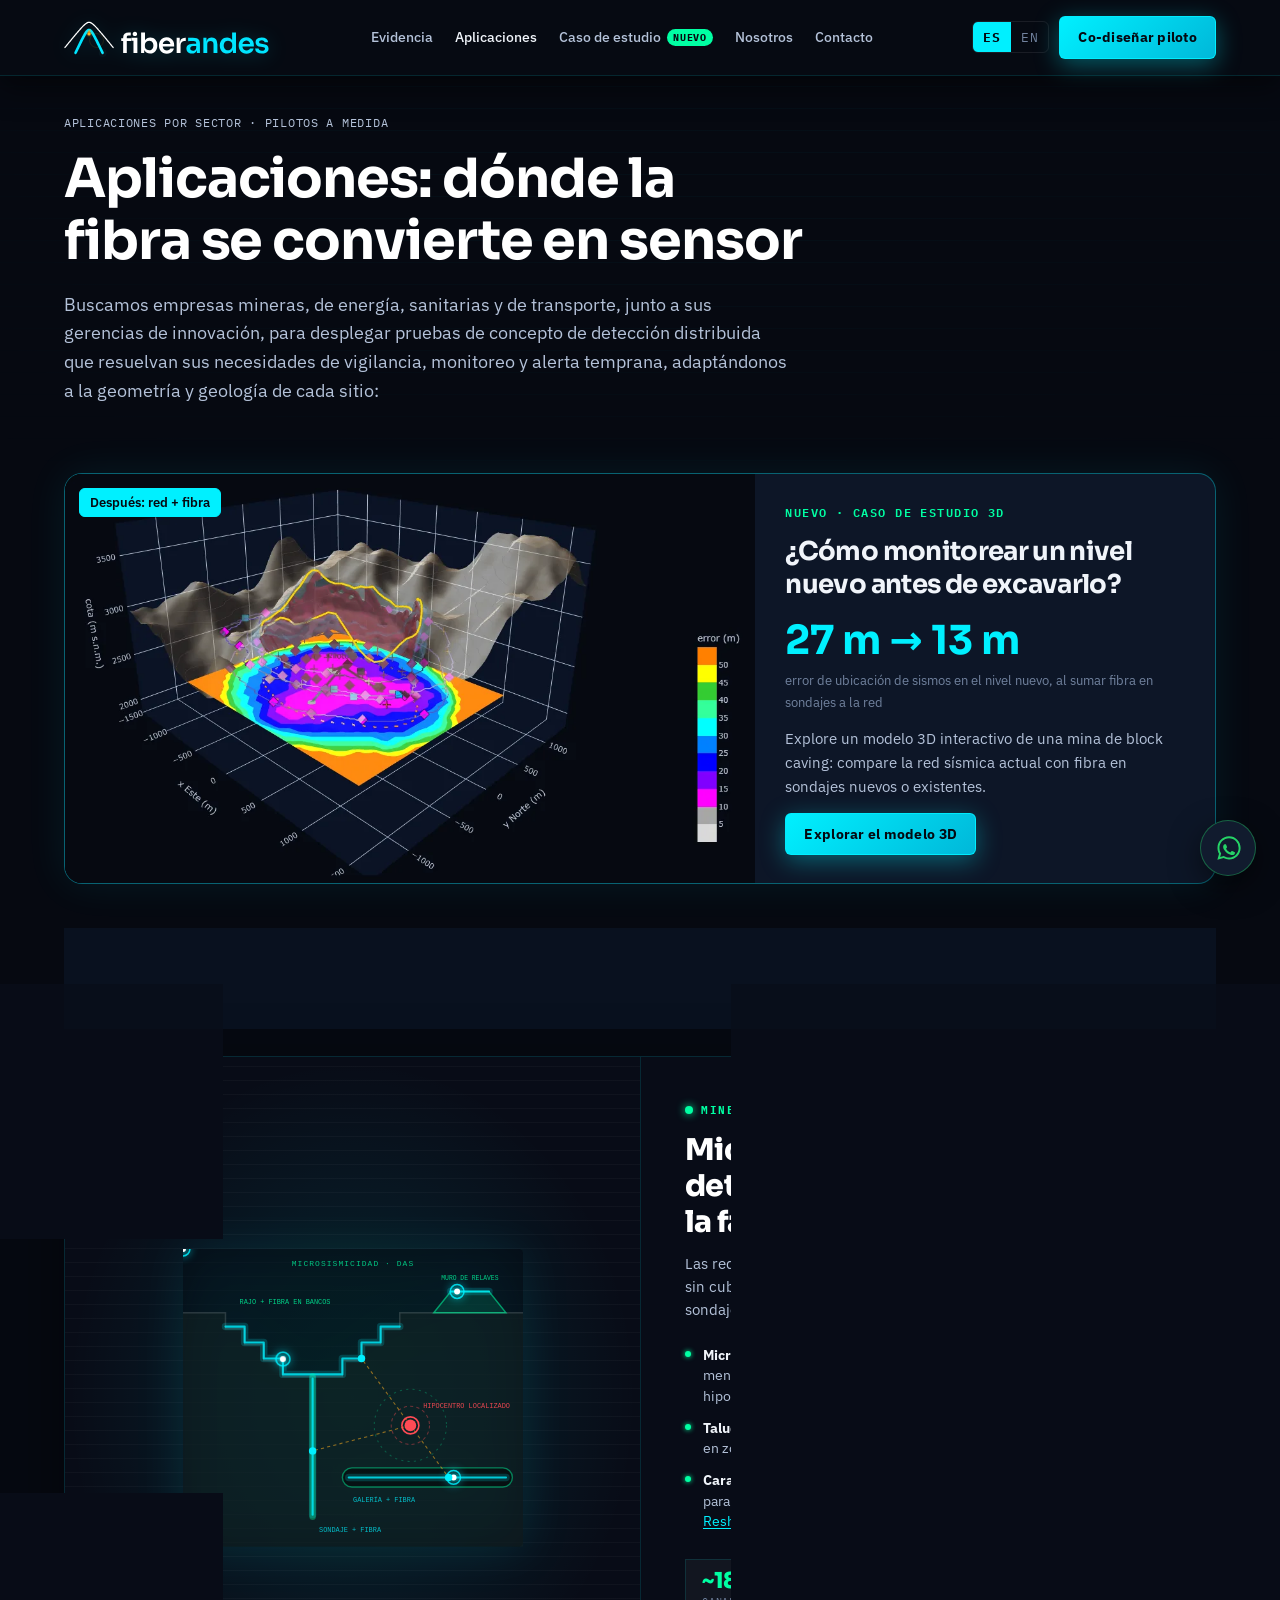
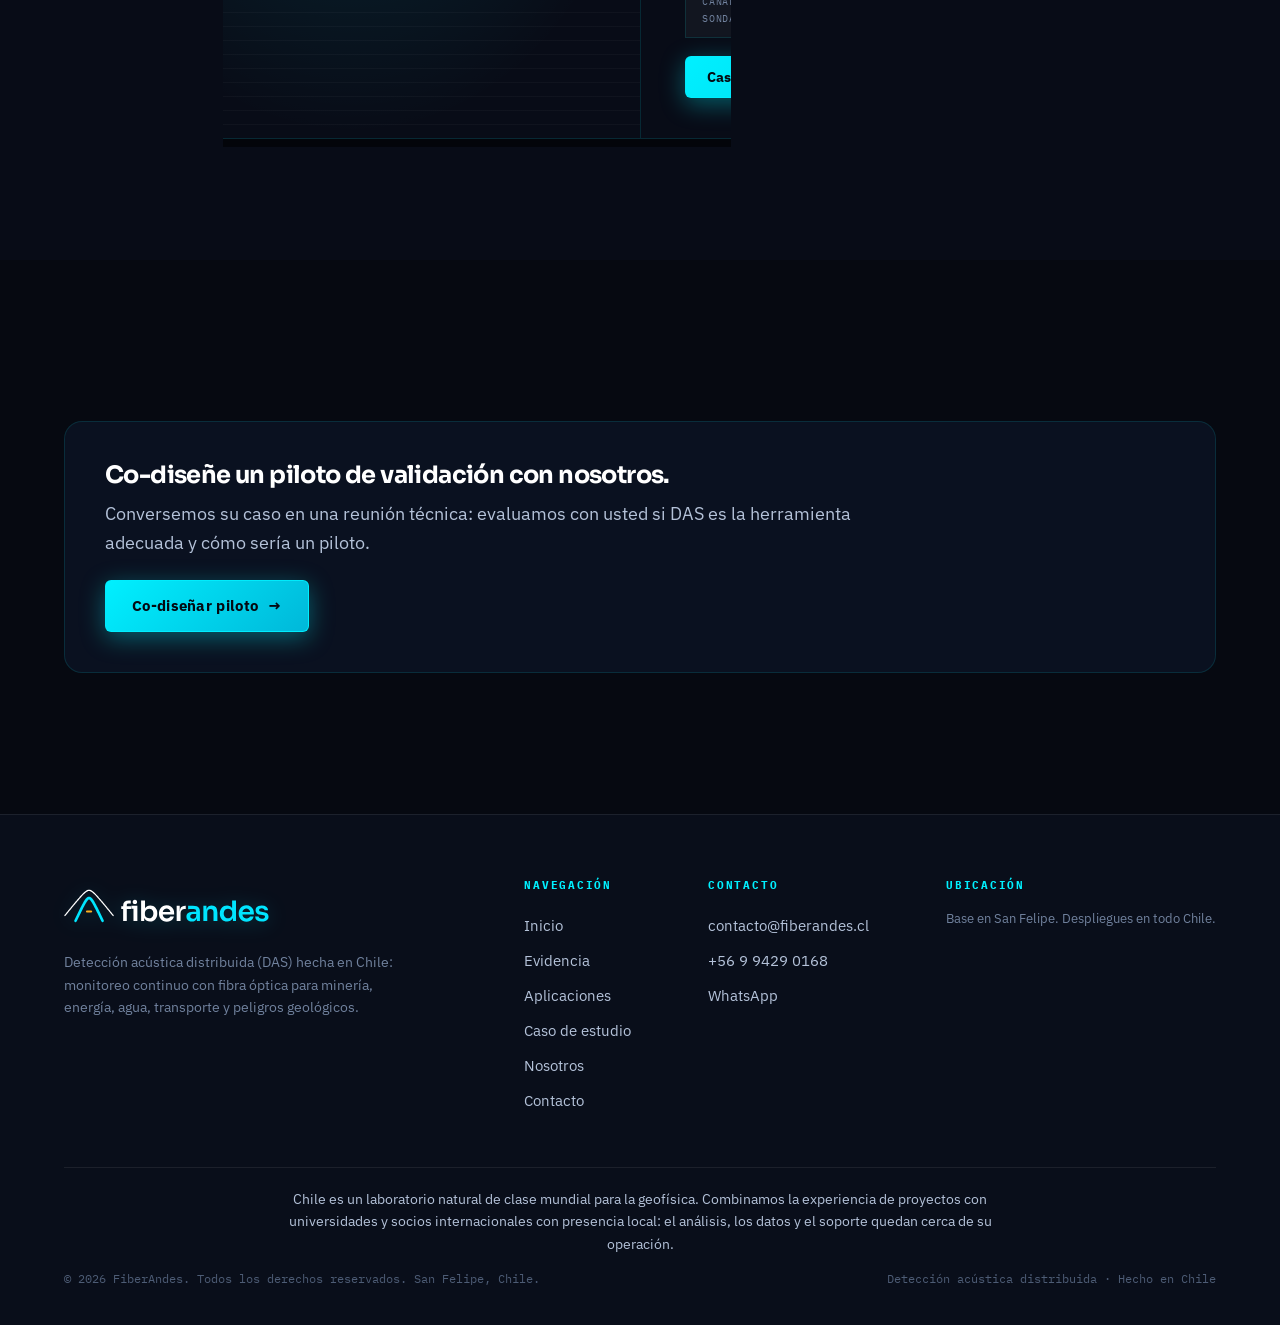
==== commit c8c49d4e: "feat(home): FAQ for buyers, vendor-neutral positioning Answer what a mining buyer asks before writin" ====
--- a/aplicaciones.html
+++ b/aplicaciones.html
@@ -35,7 +35,7 @@
   <link rel="preconnect" href="https://fonts.gstatic.com" crossorigin>
   <link href="https://fonts.googleapis.com/css2?family=IBM+Plex+Mono:wght@400;500;600;700&family=IBM+Plex+Sans:wght@400;500;600;700&family=Sora:wght@500;600;700;800&display=swap" rel="stylesheet">
 
-  <link rel="stylesheet" href="css/styles.css?v=20261020_02">
+  <link rel="stylesheet" href="css/styles.css?v=20261020_03">
 
 </head>
 <body>
@@ -540,7 +540,7 @@
   })();
   </script>
 
-  <script src="js/i18n.js?v=20261020_02"></script>
+  <script src="js/i18n.js?v=20261020_03"></script>
   <script src="js/app.js?v=20261020_02"></script>
 </body>
 </html>
--- a/css/styles.css
+++ b/css/styles.css
@@ -4020,3 +4020,31 @@
 @media (max-width: 960px) {
   .evidence-summary { grid-template-columns: 1fr; }
 }
+
+/* --- Preguntas frecuentes --- */
+.faq-list { max-width: 860px; border-top: 1px solid var(--line-light); }
+.faq-item { border-bottom: 1px solid var(--line-light); }
+.faq-item summary {
+  cursor: pointer;
+  list-style: none;
+  padding: 18px 36px 18px 0;
+  position: relative;
+  font-family: var(--font-display);
+  font-size: 17px;
+  font-weight: 600;
+  color: var(--fg);
+}
+.faq-item summary::-webkit-details-marker { display: none; }
+.faq-item summary::after {
+  content: "+";
+  position: absolute;
+  right: 4px;
+  top: 50%;
+  transform: translateY(-50%);
+  font-family: var(--font-mono);
+  font-size: 20px;
+  color: var(--cyan);
+}
+.faq-item[open] summary::after { content: "\2212"; }
+.faq-item summary:focus-visible { outline: 2px solid var(--cyan); outline-offset: 4px; }
+.faq-item p { margin: 0 0 18px; color: var(--fg-1); font-size: 15px; line-height: 1.65; max-width: 760px; }
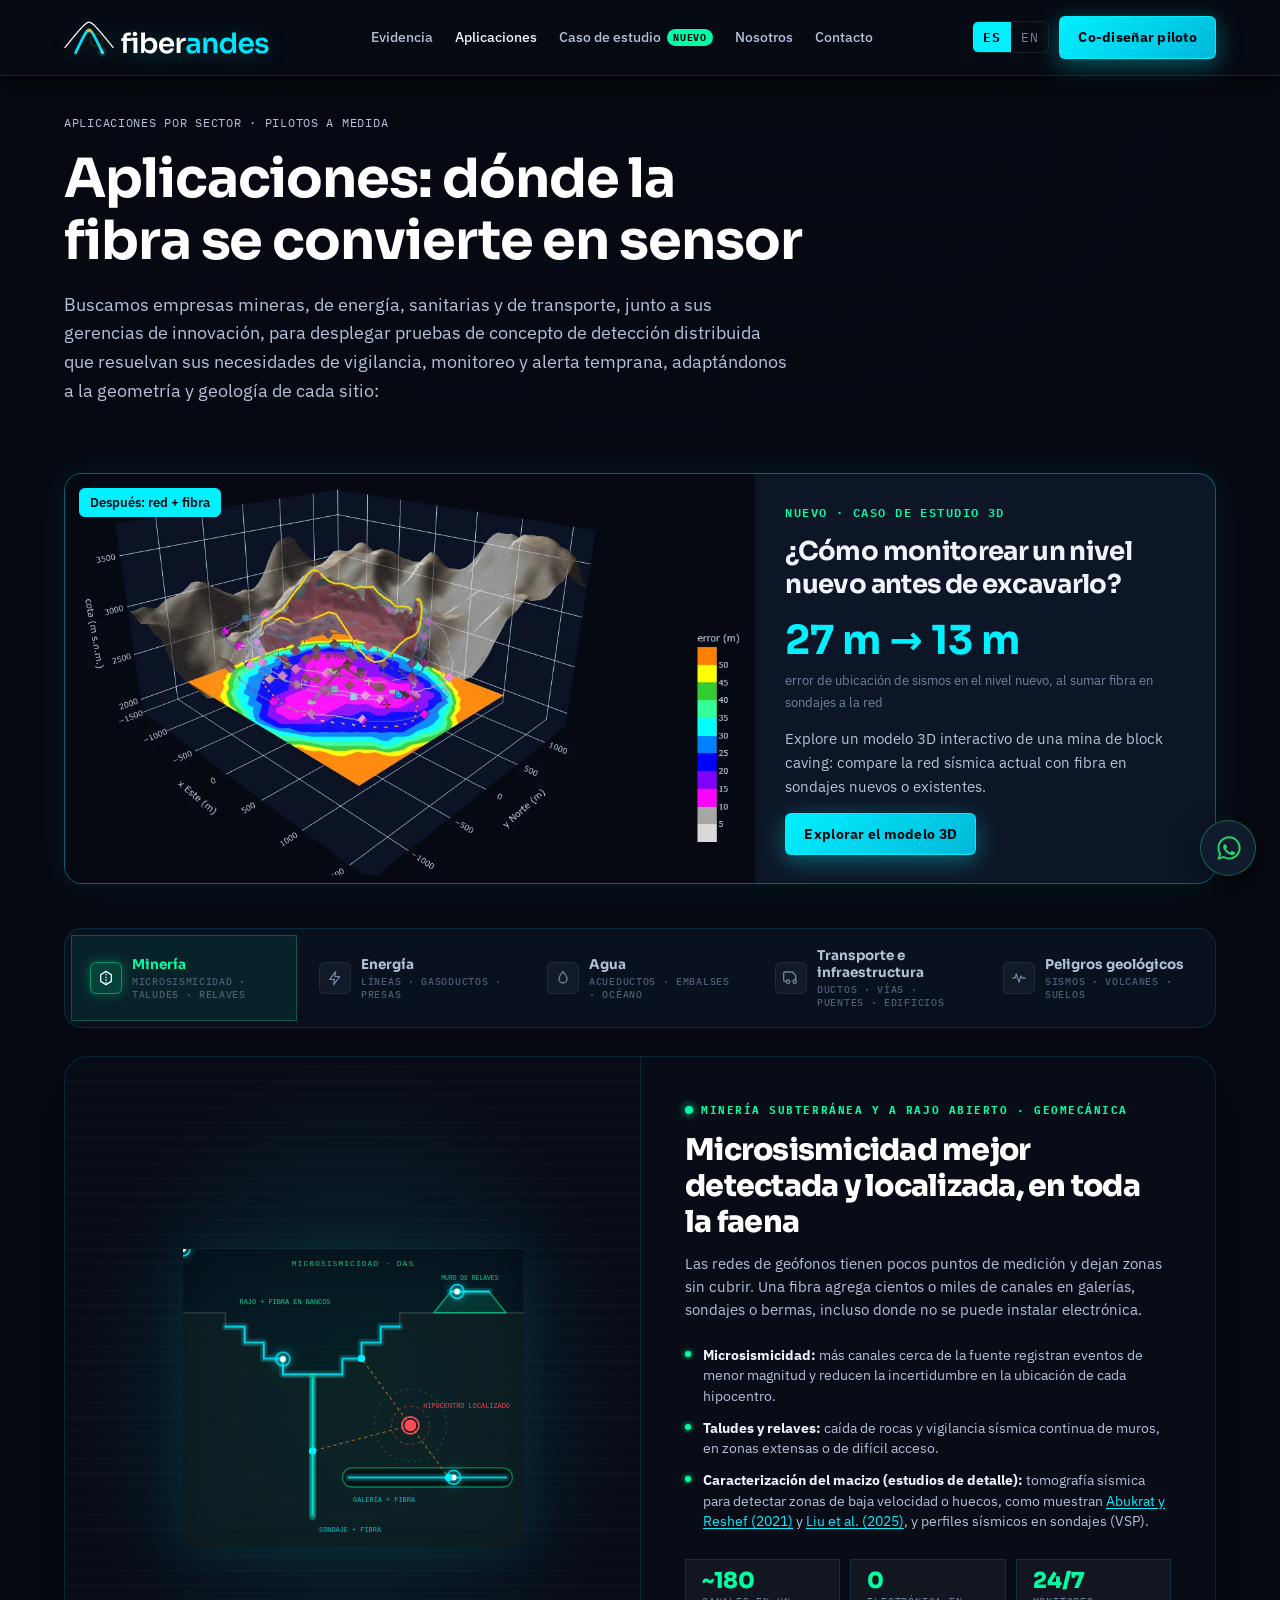
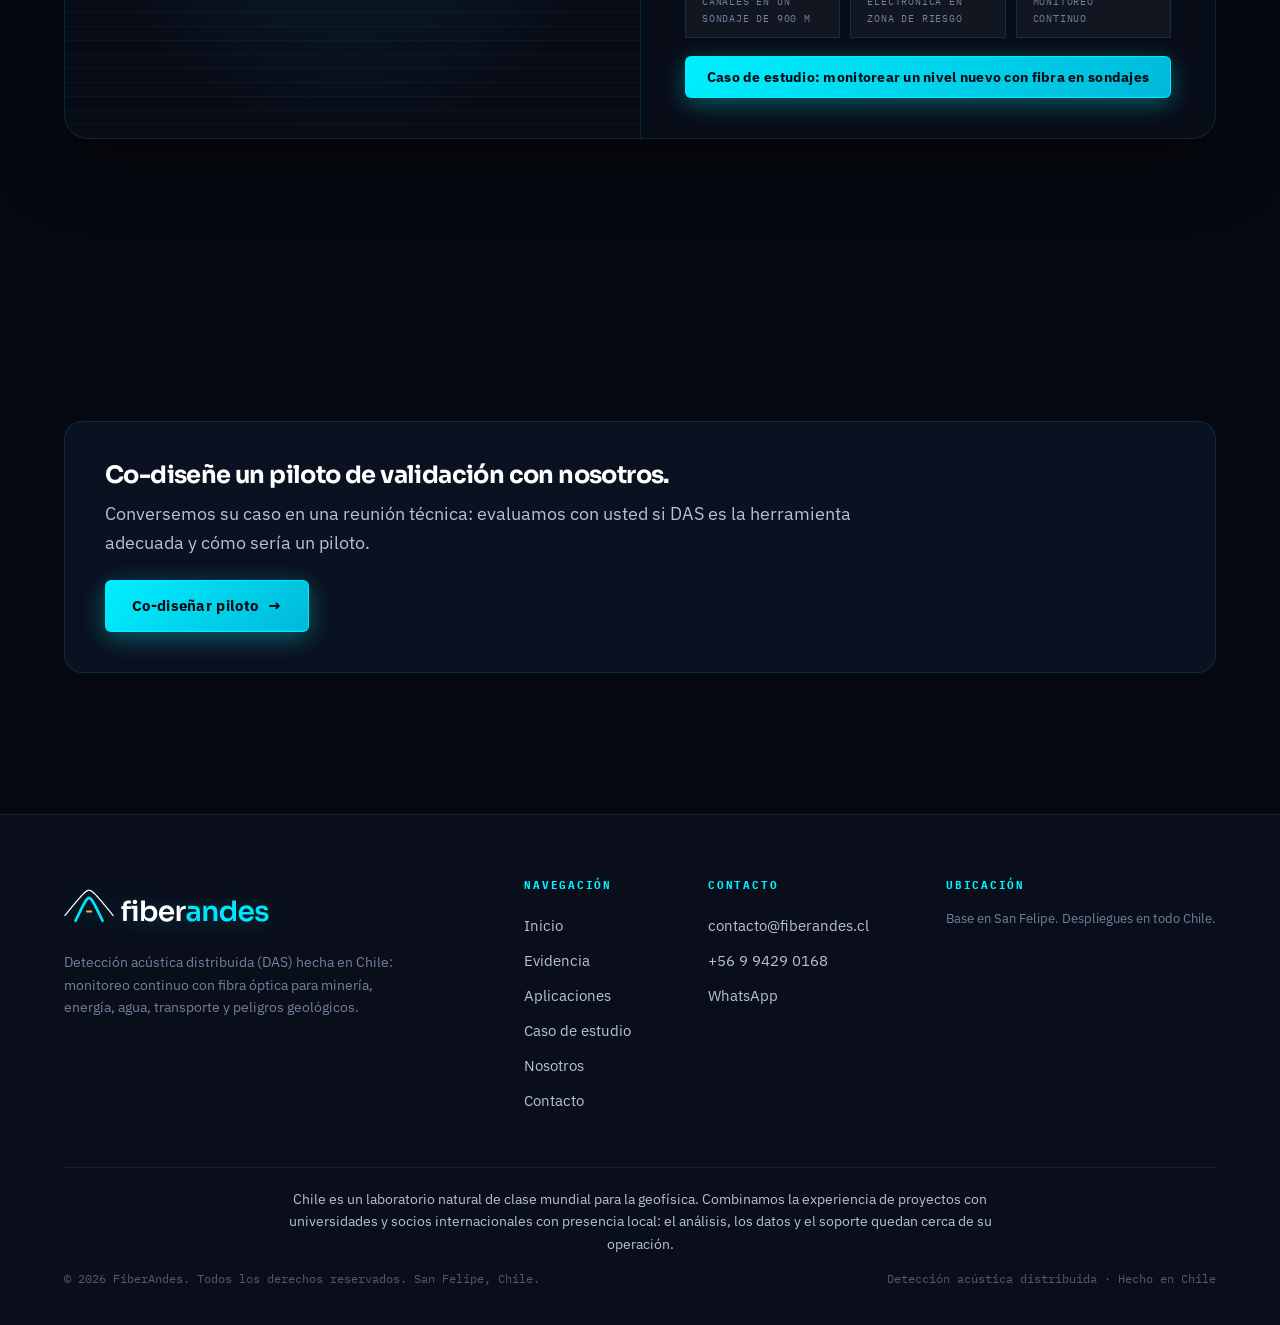
==== commit a286e3e8: "feat(hero): event signatures and a simulated DAS record strip Each event class now comes from a sour" ====
--- a/aplicaciones.html
+++ b/aplicaciones.html
@@ -35,7 +35,7 @@
   <link rel="preconnect" href="https://fonts.gstatic.com" crossorigin>
   <link href="https://fonts.googleapis.com/css2?family=IBM+Plex+Mono:wght@400;500;600;700&family=IBM+Plex+Sans:wght@400;500;600;700&family=Sora:wght@500;600;700;800&display=swap" rel="stylesheet">
 
-  <link rel="stylesheet" href="css/styles.css?v=20261020_03">
+  <link rel="stylesheet" href="css/styles.css?v=20261020_04">
 
 </head>
 <body>
@@ -540,7 +540,7 @@
   })();
   </script>
 
-  <script src="js/i18n.js?v=20261020_03"></script>
+  <script src="js/i18n.js?v=20261020_04"></script>
   <script src="js/app.js?v=20261020_02"></script>
 </body>
 </html>
--- a/css/styles.css
+++ b/css/styles.css
@@ -526,7 +526,7 @@
 
 .hero-demo-stage {
   margin-top: 28px;
-  height: clamp(170px, 17vw, 220px);
+  height: clamp(240px, 23vw, 290px);
 }
 .hero-demo-hint {
   display: flex;
@@ -4048,3 +4048,8 @@
 .faq-item[open] summary::after { content: "\2212"; }
 .faq-item summary:focus-visible { outline: 2px solid var(--cyan); outline-offset: 4px; }
 .faq-item p { margin: 0 0 18px; color: var(--fg-1); font-size: 15px; line-height: 1.65; max-width: 760px; }
+
+/* Hero demo: more height on phones, where the hint wraps and the record strip needs room */
+@media (max-width: 600px) {
+  .hero-demo-stage { height: 330px; }
+}
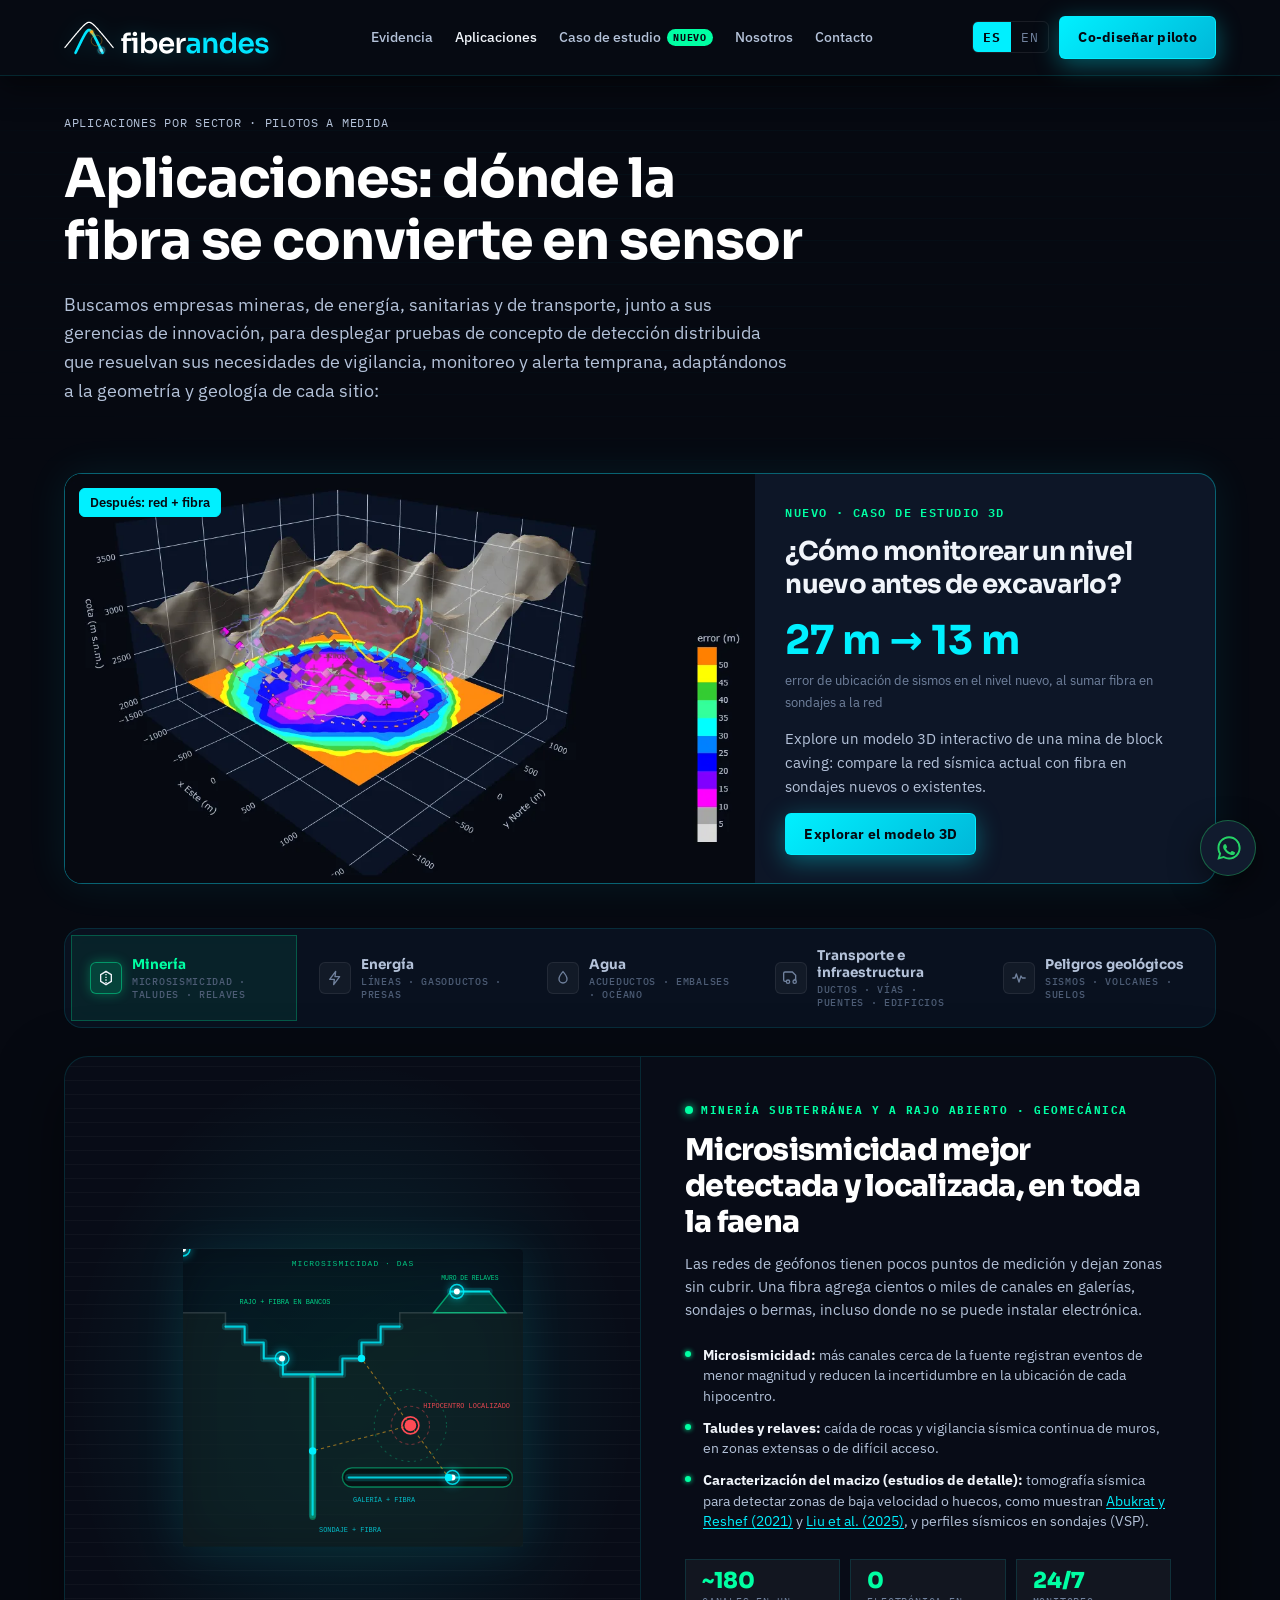
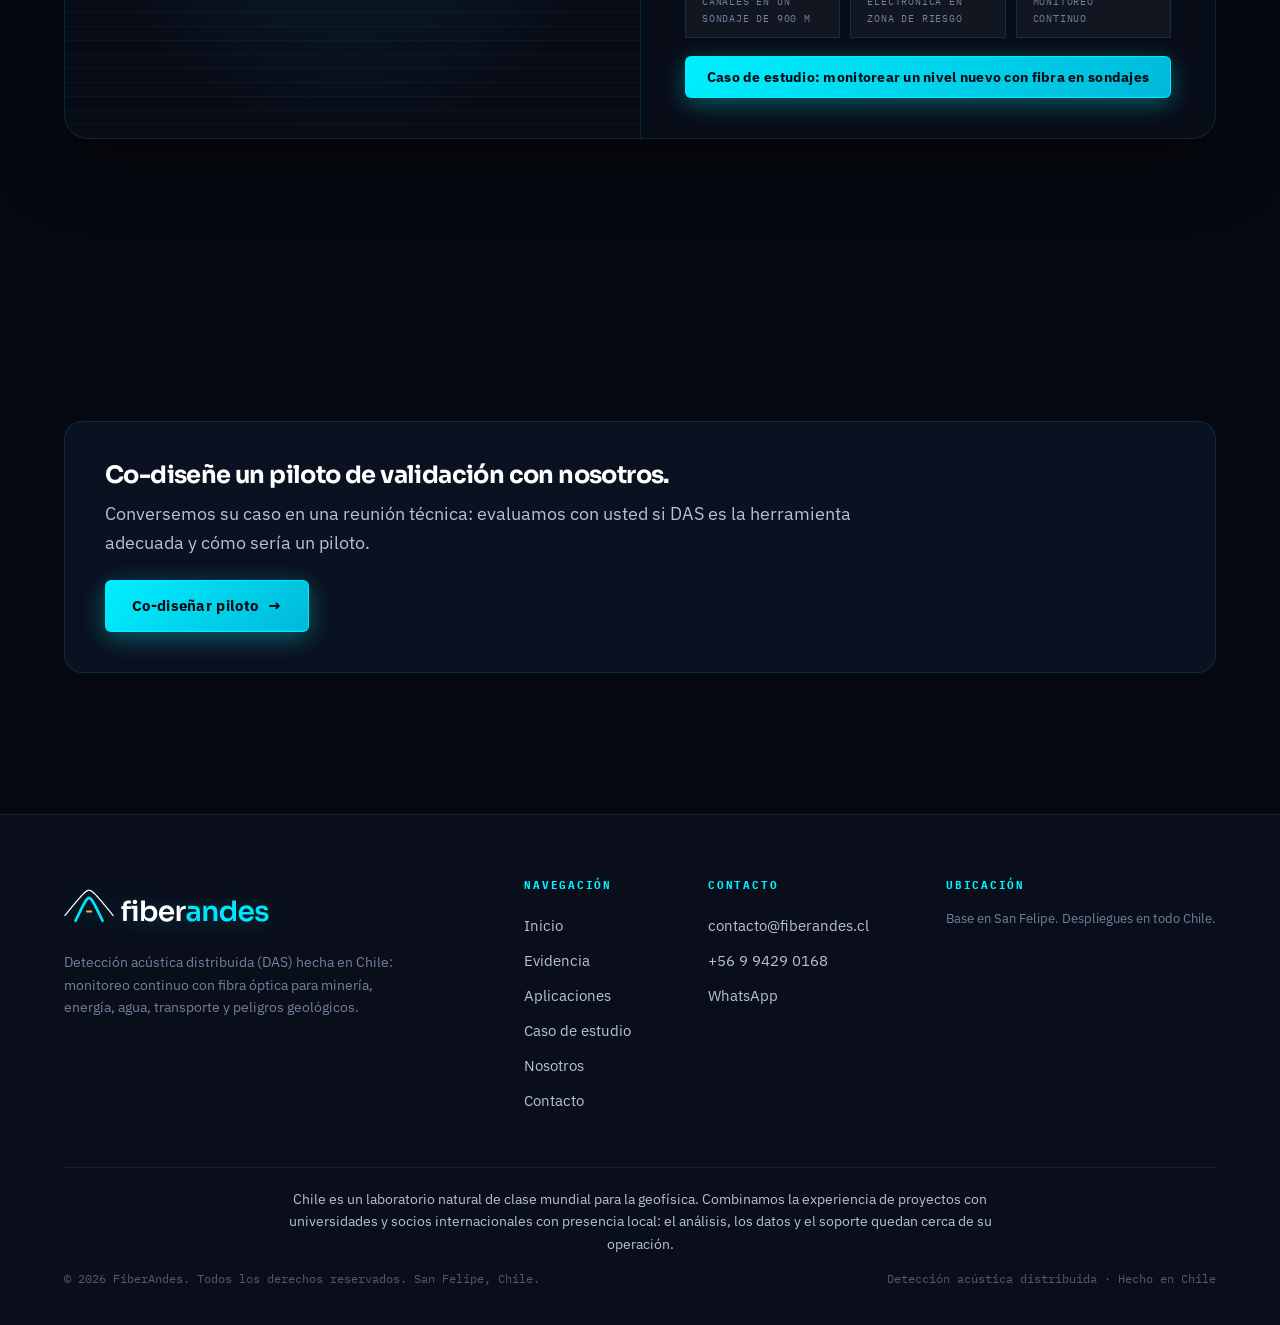
==== commit a82f78b9: "feat(hero): more realistic simulated DAS record and event placement The record strip now shows an ea" ====
--- a/aplicaciones.html
+++ b/aplicaciones.html
@@ -540,7 +540,7 @@
   })();
   </script>
 
-  <script src="js/i18n.js?v=20261020_04"></script>
+  <script src="js/i18n.js?v=20261021_01"></script>
   <script src="js/app.js?v=20261020_02"></script>
 </body>
 </html>
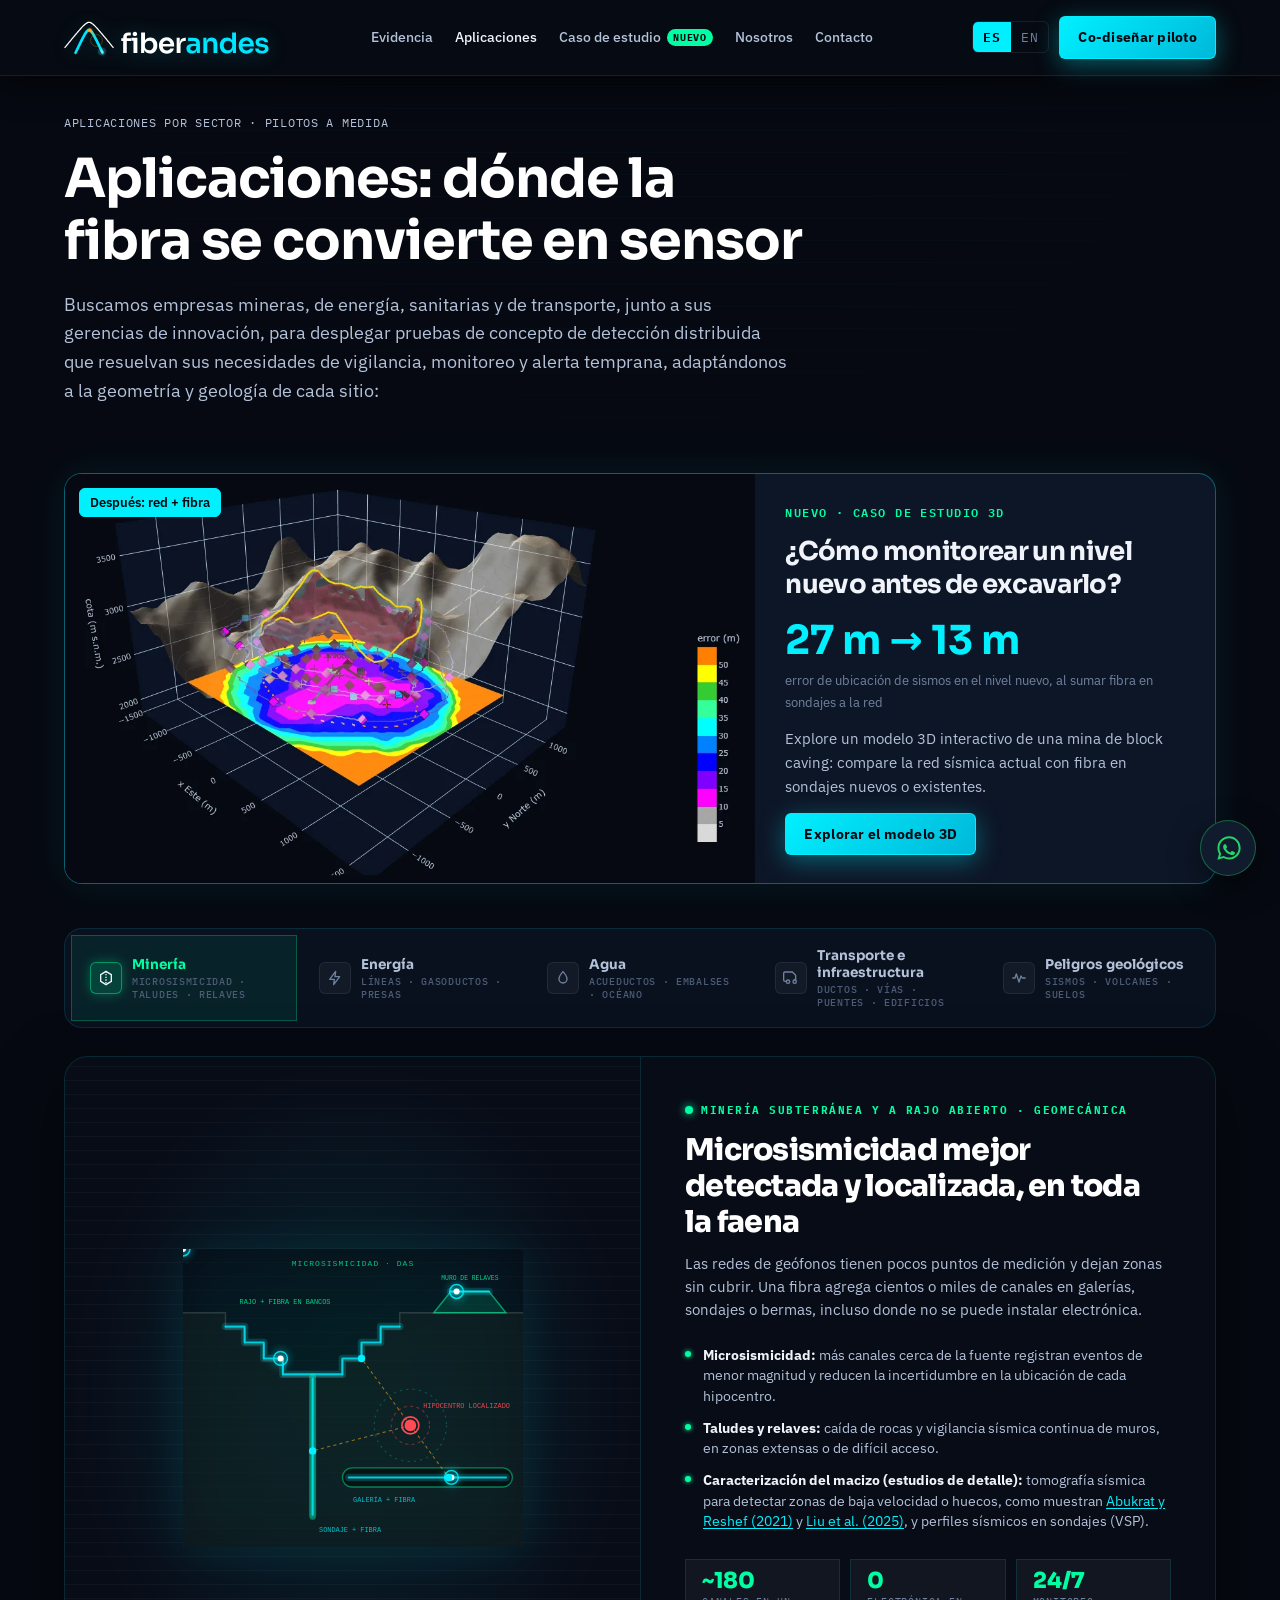
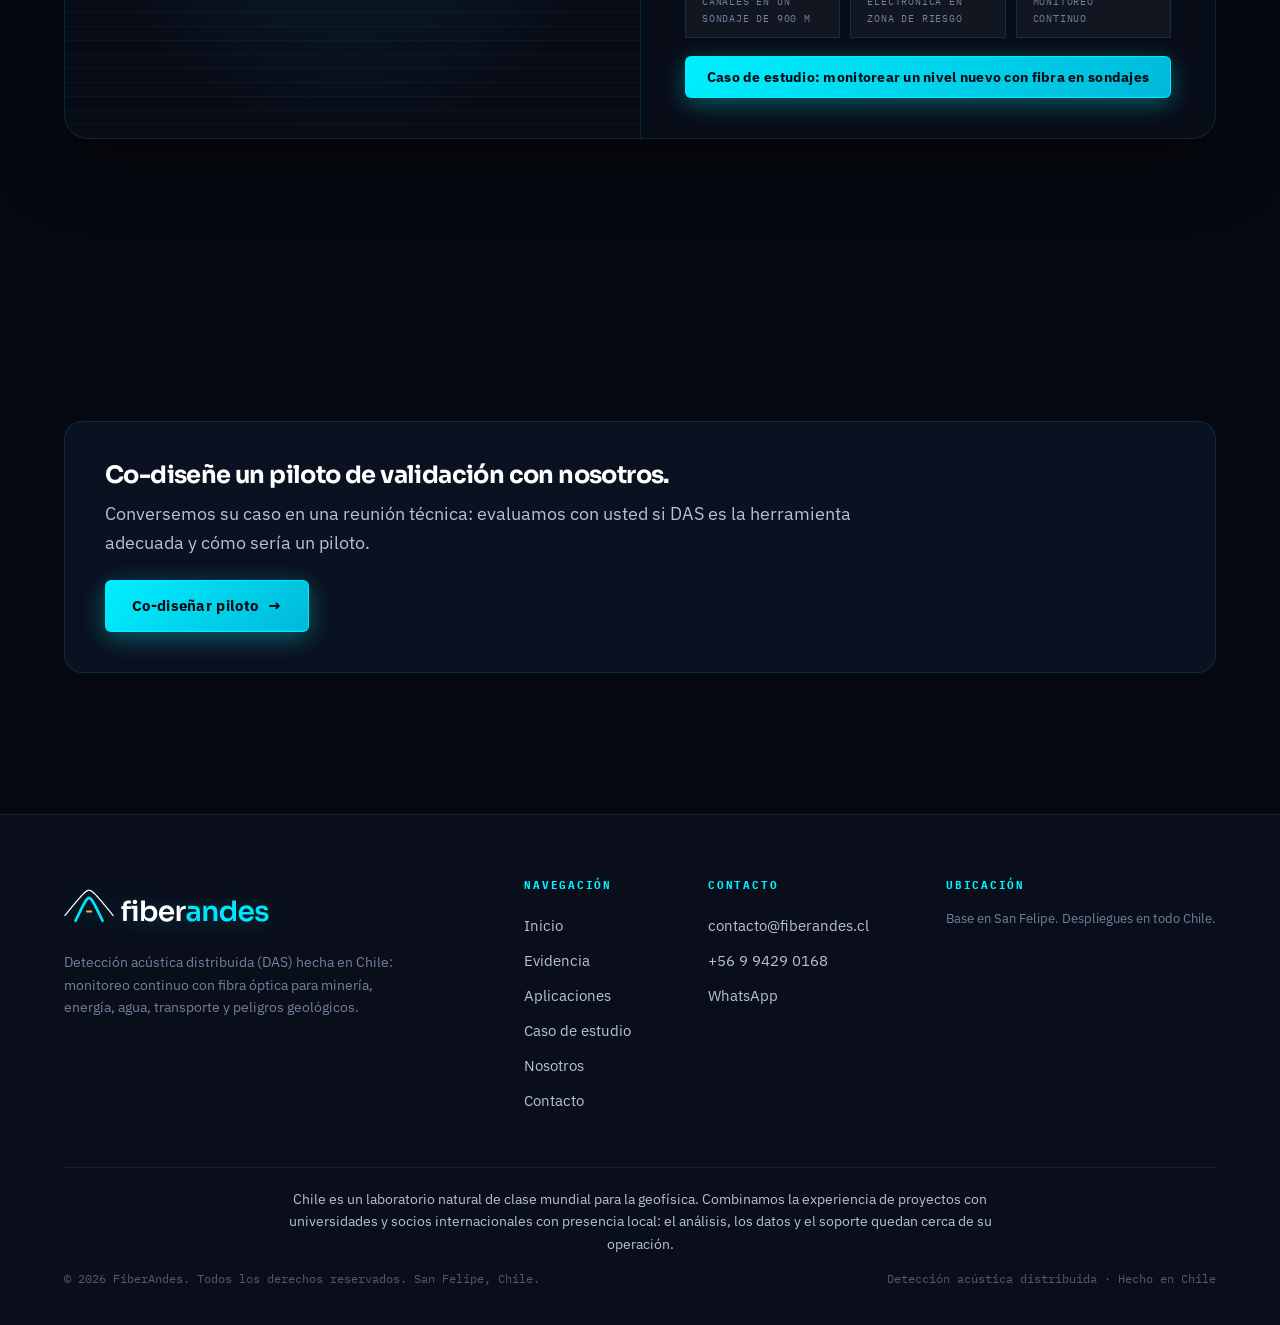
==== commit 1b4dc089: "fix(hero): say the pulses are infrared laser light DAS needs a coherent laser source; "infrared" alo" ====
--- a/aplicaciones.html
+++ b/aplicaciones.html
@@ -540,7 +540,7 @@
   })();
   </script>
 
-  <script src="js/i18n.js?v=20261021_01"></script>
+  <script src="js/i18n.js?v=20261021_02"></script>
   <script src="js/app.js?v=20261020_02"></script>
 </body>
 </html>
